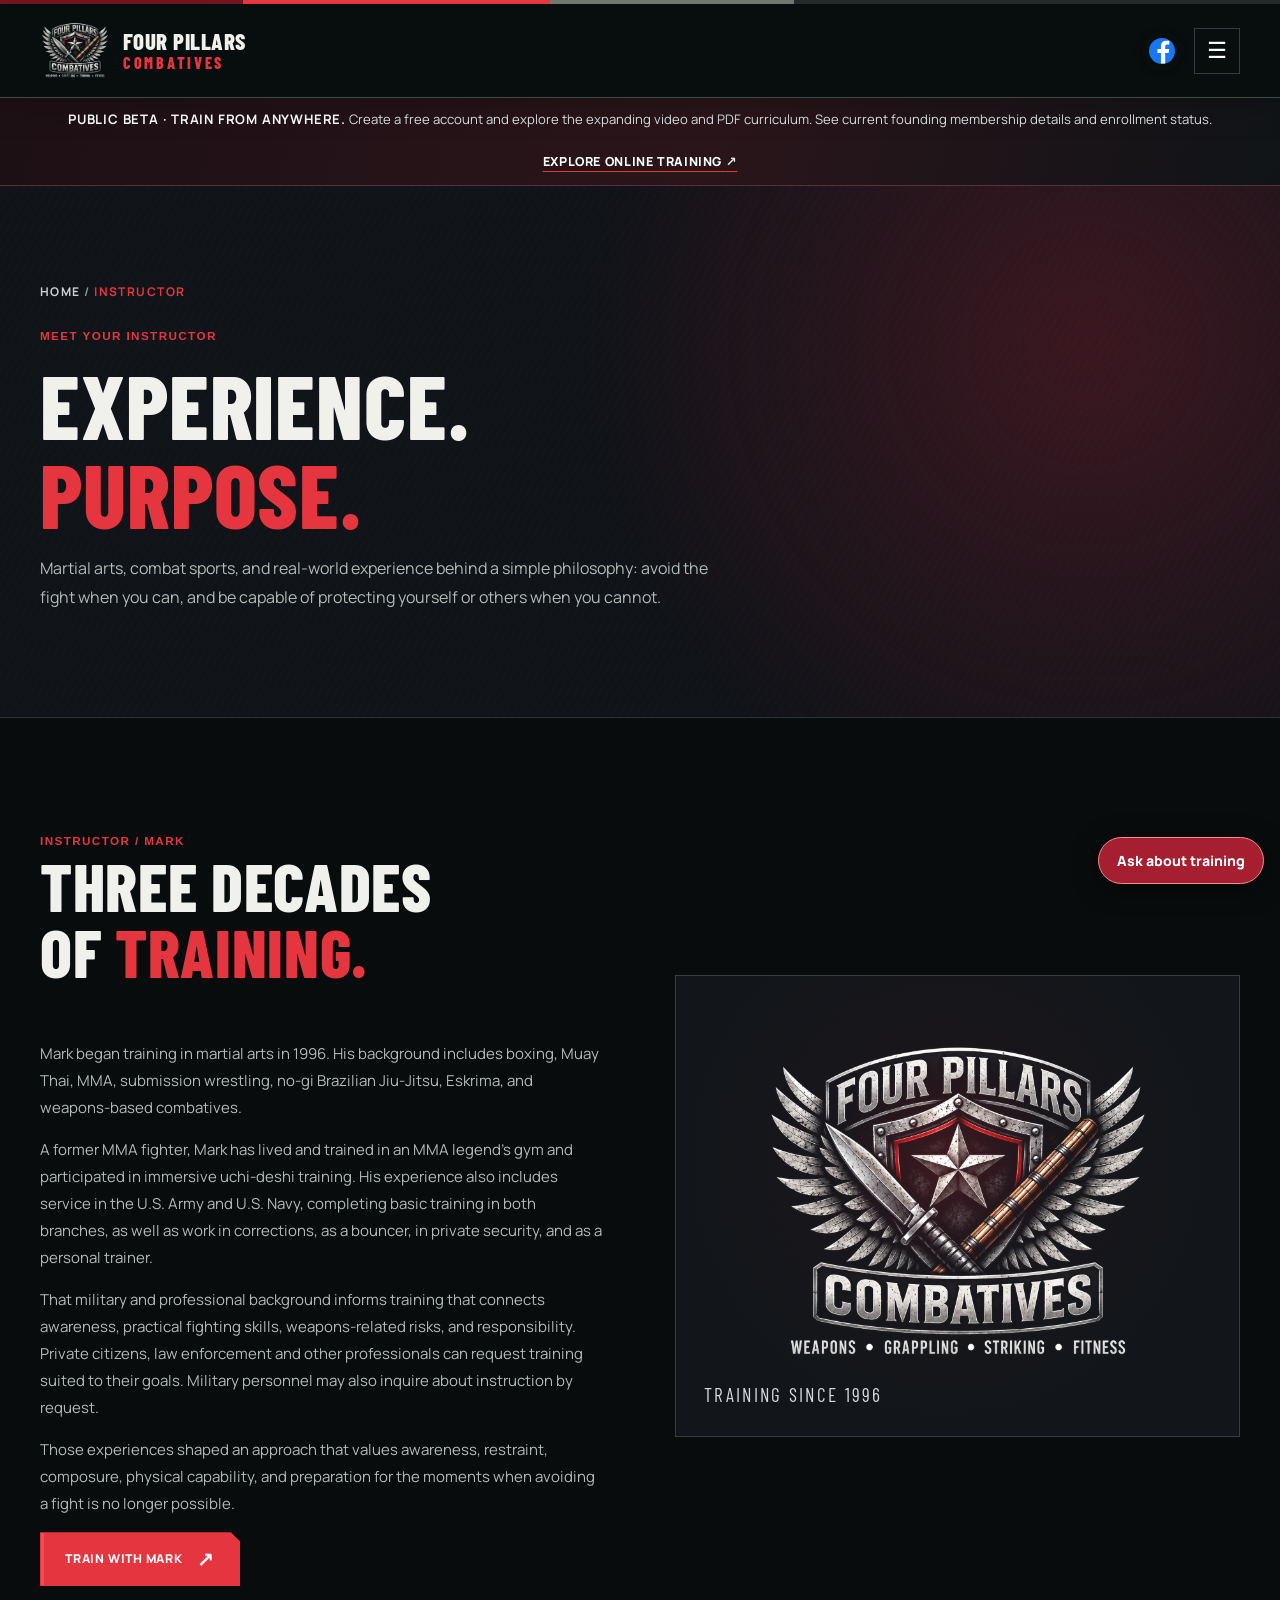
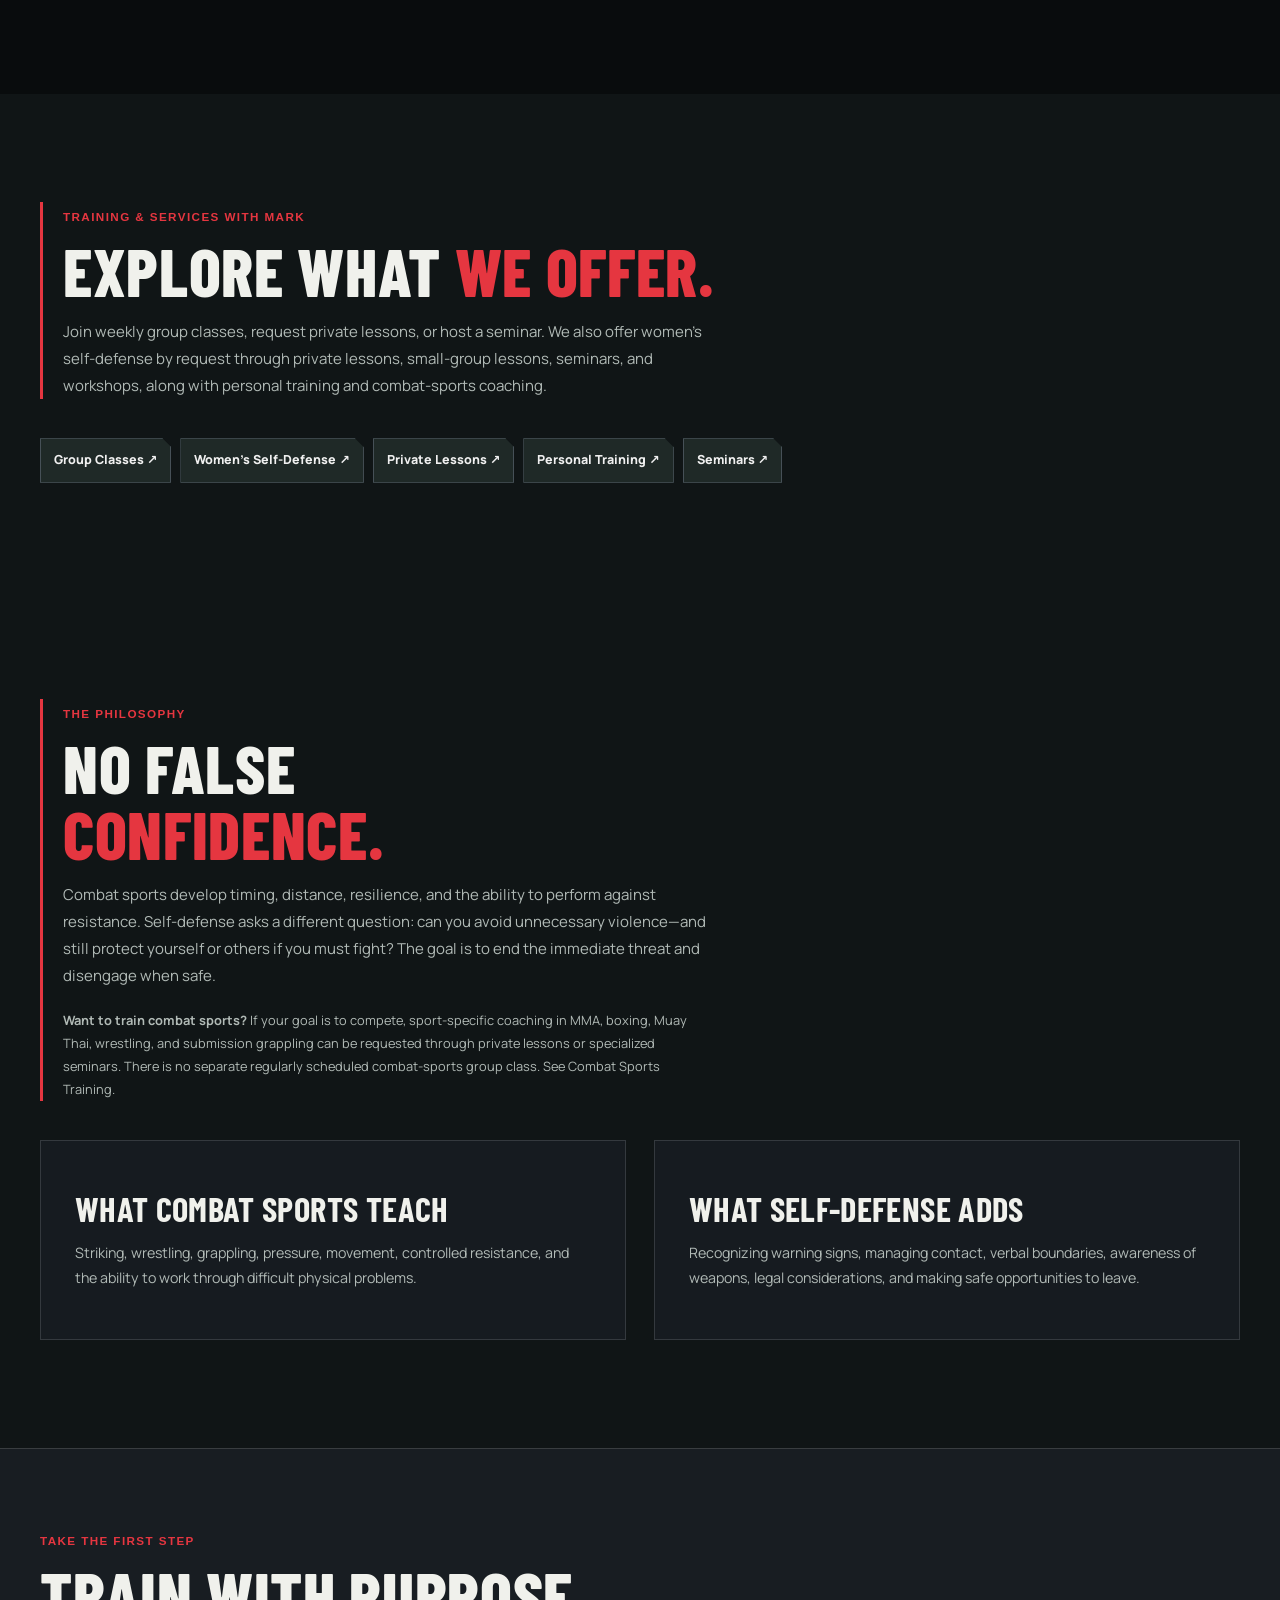
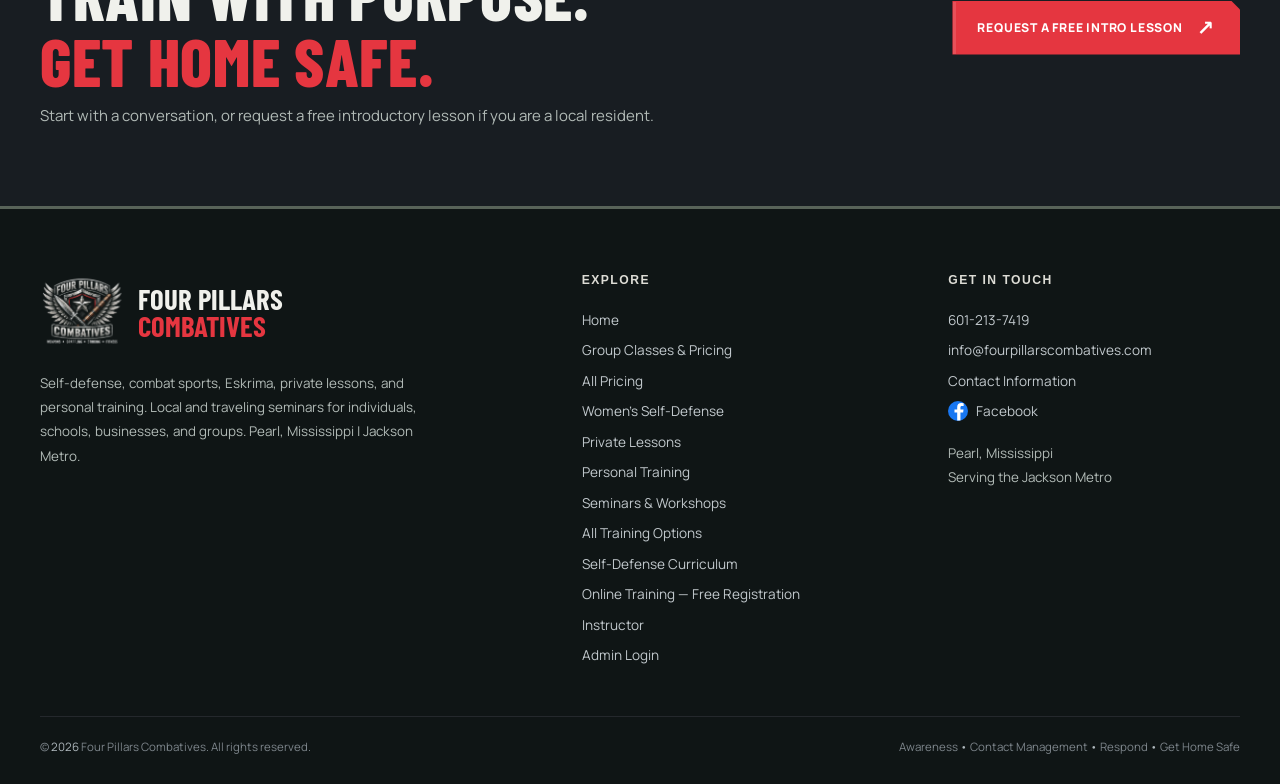
==== about.html @ 3f670b8e "Include small-group lessons in all women's self-defense booking descriptions and tests" ====
<!DOCTYPE html>

<html lang="en"><head><meta charset="utf-8"/><meta content="width=device-width,initial-scale=1" name="viewport"/><meta content="#090c10" name="theme-color"/><meta content="Meet Mark, a certified personal trainer who has trained in martial arts since 1996, with experience in MMA, Eskrima, wrestling and self-defense." name="description"/><title>About the Instructor | Four Pillars Combatives in Pearl, Mississippi</title><link href="https://fourpillarscombatives.com/about" rel="canonical"/><link href="favicon.png" rel="icon" type="image/png"/><meta content="website" property="og:type"/><meta content="About the Instructor | Four Pillars Combatives in Pearl, Mississippi" property="og:title"/><meta content="Meet Mark, a certified personal trainer who has trained in martial arts since 1996, with experience in MMA, Eskrima, wrestling and self-defense." property="og:description"/><meta content="https://fourpillarscombatives.com/assets/fpc-logo.webp" property="og:image"/><meta content="https://fourpillarscombatives.com/about" property="og:url"/><link href="assets/styles.css?v=20261109-ux-audit" rel="stylesheet"/><link href="assets/facebook-header.css" rel="stylesheet"/><link href="/assets/marketing.css" rel="stylesheet"/><link href="/assets/tactical.css?v=20261109-fixed-header" rel="stylesheet"/></head><body><a class="skip-link" href="#main">Skip to main content</a><div class="topline"></div><header class="site-header"><div class="shell header-inner"><a aria-label="Four Pillars Combatives home" class="brand" href="/"><img alt="" class="brand-emblem" height="70" src="assets/fpc-logo-small.webp" width="70"/><span class="brand-label">Four Pillars<small>Combatives</small></span></a><button aria-controls="navigation" aria-expanded="false" aria-label="Open menu" class="menu-toggle" type="button">☰</button><nav aria-label="Main navigation" class="nav-links" id="navigation"><a href="/">Home</a><details class="nav-dropdown"><summary>Training<span aria-hidden="true" class="dropdown-chevron"></span></summary><div class="nav-dropdown-menu"><a href="/lessons">Group Classes</a><a href="/pricing">All Pricing</a><a href="/womens-self-defense">Women's Self-Defense</a><a href="/private-lessons">Private Lessons</a><a href="/pricing#live-video">Live Video Lessons</a><a href="/personal-training">Personal Training</a><a href="/private-lessons#combat-sports">Combat Sports</a><a href="/programs">All Training Options</a></div></details><a href="/training">Curriculum</a><a href="/seminars">Seminars</a><a class="nav-online" href="/online-training/">Online Training</a><a aria-current="page" href="/about">About</a><a href="/contact">Contact</a><a class="nav-cta" href="/contact#inquire">Get Started</a></nav><a aria-label="Visit Four Pillars Combatives on Facebook (opens in a new tab)" class="facebook-header-link" href="https://www.facebook.com/FourPillarsCombatives/" rel="noopener noreferrer" target="_blank"><img alt="" height="26" src="/assets/facebook.svg" style="width:26px;height:26px;display:block" width="26"/></a></div></header><div class="online-site-ribbon"><div class="shell"><span><strong>PUBLIC BETA · TRAIN FROM ANYWHERE.</strong> Create a free account and explore the expanding video and PDF curriculum. See current founding membership details and enrollment status.</span><a href="/online-training/">Explore Online Training <span aria-hidden="true">↗</span></a></div></div><main id="main"><section class="page-hero grain"><div class="shell"><div class="breadcrumb"><a href="/">Home</a> / <b>Instructor</b></div><div class="eyebrow">Meet your instructor</div><h1>EXPERIENCE.<br/><span class="red">PURPOSE.</span></h1><p>Martial arts, combat sports, and real-world experience behind a simple philosophy: avoid the fight when you can, and be capable of protecting yourself or others when you cannot.</p></div></section><section class="section"><div class="shell split"><div><span class="eyebrow">Instructor / Mark</span><h2>THREE DECADES<br/>OF <span class="red">TRAINING.</span></h2><p>Mark began training in martial arts in 1996. His background includes boxing, Muay Thai, MMA, submission wrestling, no-gi Brazilian Jiu-Jitsu, Eskrima, and weapons-based combatives.</p><p>A former MMA fighter, Mark has lived and trained in an MMA legend’s gym and participated in immersive uchi-deshi training. His experience also includes service in the U.S. Army and U.S. Navy, completing basic training in both branches, as well as work in corrections, as a bouncer, in private security, and as a personal trainer.</p><p>That military and professional background informs training that connects awareness, practical fighting skills, weapons-related risks, and responsibility. Private citizens, law enforcement and other professionals can request training suited to their goals. Military personnel may also inquire about instruction by request.</p><p>Those experiences shaped an approach that values awareness, restraint, composure, physical capability, and preparation for the moments when avoiding a fight is no longer possible.</p><a class="btn" href="/contact?service=Free+Intro+Lesson#inquire">Train with Mark <span class="arrow">↗</span></a></div><div class="details-graphic"><img alt="Four Pillars Combatives emblem" loading="lazy" src="assets/fpc-logo.webp"/><div class="details-graphic-label">Training since 1996</div></div></div></section><section class="section shade-section"><div class="shell"><div class="section-head"><span class="eyebrow">Training &amp; services with Mark</span><h2>EXPLORE WHAT <span class="red">WE OFFER.</span></h2><p>Join weekly group classes, request private lessons, or host a seminar. We also offer women’s self-defense by request through private lessons, small-group lessons, seminars, and workshops, along with personal training and combat-sports coaching.</p></div><div class="growth-quicklinks"><a href="/lessons">Group Classes ↗</a><a href="/womens-self-defense">Women’s Self-Defense ↗</a><a href="/private-lessons">Private Lessons ↗</a><a href="/personal-training">Personal Training ↗</a><a href="/seminars">Seminars ↗</a></div></div></section><section class="section shade-section"><div class="shell"><div class="section-head"><span class="eyebrow">The philosophy</span><h2>NO FALSE<br/><span class="red">CONFIDENCE.</span></h2><p>Combat sports develop timing, distance, resilience, and the ability to perform against resistance. Self-defense asks a different question: can you avoid unnecessary violence—and still protect yourself or others if you must fight? The goal is to end the immediate threat and disengage when safe.</p><p class="growth-subnote"><strong>Want to train combat sports?</strong> If your goal is to compete, sport-specific coaching in MMA, boxing, Muay Thai, wrestling, and submission grappling can be requested through private lessons or specialized seminars. There is no separate regularly scheduled combat-sports group class. <a href="/private-lessons#combat-sports">See Combat Sports Training</a>.</p></div><div class="two-grid"><div class="feature"><h3>WHAT COMBAT SPORTS TEACH</h3><p>Striking, wrestling, grappling, pressure, movement, controlled resistance, and the ability to work through difficult physical problems.</p></div><div class="feature"><h3>WHAT SELF-DEFENSE ADDS</h3><p>Recognizing warning signs, managing contact, verbal boundaries, awareness of weapons, legal considerations, and making safe opportunities to leave.</p></div></div></div></section></main><section class="cta"><div class="shell cta-inner"><div><span class="eyebrow">Take the first step</span><h2>TRAIN WITH PURPOSE.<br/><span class="red">GET HOME SAFE.</span></h2><p>Start with a conversation, or request a free introductory lesson if you are a local resident.</p></div><a class="btn" href="/contact?service=Free+Intro+Lesson#inquire">Request a free intro lesson <span aria-hidden="true" class="arrow">↗</span></a></div></section><footer class="site-footer"><div class="shell"><div class="footer-columns"><div><a class="footer-brand" href="/"><img alt="Four Pillars Combatives emblem" loading="lazy" src="assets/fpc-logo-small.webp"/><strong>Four Pillars<br/><em>Combatives</em></strong></a><p>Self-defense, combat sports, Eskrima, private lessons, and personal training. Local and traveling seminars for individuals, schools, businesses, and groups. Pearl, Mississippi | Jackson Metro.</p></div><div><div class="footer-title">Explore</div><div class="footer-links"><a href="/">Home</a><a href="/lessons">Group Classes &amp; Pricing</a><a href="/pricing">All Pricing</a><a href="/womens-self-defense">Women's Self-Defense</a><a href="/private-lessons">Private Lessons</a><a href="/personal-training">Personal Training</a><a href="/seminars">Seminars &amp; Workshops</a><a href="/programs">All Training Options</a><a href="/training">Self-Defense Curriculum</a><a href="/online-training/">Online Training — Free Registration</a><a href="/about">Instructor</a></div></div><div><div class="footer-title">Get in touch</div><div class="footer-links"><a href="tel:6012137419">601-213-7419</a><a href="mailto:info@fourpillarscombatives.com">info@fourpillarscombatives.com</a><a href="/contact">Contact Information</a><a aria-label="Visit Four Pillars Combatives on Facebook (opens in a new tab)" href="https://www.facebook.com/FourPillarsCombatives/" target="_blank" rel="noopener noreferrer" style="display:flex;align-items:center;gap:8px"><img src="/assets/facebook.svg" alt="" width="20" height="20" loading="lazy" style="width:20px;height:20px;display:block"/>Facebook</a></div><p>Pearl, Mississippi<br/>Serving the Jackson Metro</p></div></div><div class="footer-bottom"><div>© <span id="year">2026</span> Four Pillars Combatives. All rights reserved.</div><div>Awareness<span> • </span>Contact Management<span> • </span>Respond<span> • </span>Get Home Safe</div></div></div></footer><script defer="" src="assets/site.js?v=20261109-ux-audit"></script><script>document.getElementById('year').textContent=new Date().getFullYear()</script><script async="" src="https://cdn.ywxi.net/js/1.js" type="text/javascript"></script></body></html>
---- assets/styles.css ----
@import url('https://fonts.googleapis.com/css2?family=Barlow+Condensed:wght@500;600;700;800;900&family=Manrope:wght@400;500;600;700;800&display=swap');
:root{--bg:#090c10;--bg2:#11161b;--surface:#14191e;--surface2:#1b2026;--border:#30363b;--ink:#f3f3f0;--muted:#a4adb6;--red:#e53640;--red2:#b51e2c;--steel:#d8dddf;--max:1200px}
*,*:before,*:after{box-sizing:border-box}html{scroll-behavior:auto}body{margin:0;background:var(--bg);color:var(--ink);font-family:'Manrope',system-ui,-apple-system,sans-serif;font-size:15px;line-height:1.8;-webkit-font-smoothing:antialiased}a{color:inherit;text-decoration:none}button{font:inherit}img{max-width:100%;display:block}::selection{background:#cf3640;color:#fff}a:focus-visible,button:focus-visible,summary:focus-visible{outline:3px solid var(--red);outline-offset:4px}.shell{width:min(var(--max),calc(100% - 52px));margin:auto}.eyebrow{font-size:.73rem;font-weight:800;letter-spacing:.19em;color:var(--red);text-transform:uppercase}.eyebrow.light{color:#d6dadd}h1,h2,h3,h4,p{margin-top:0}h1,h2,h3,.number,.display,.cta-heading{font-family:'Barlow Condensed','Arial Narrow',Impact,sans-serif;line-height:.99;font-stretch:condensed;text-transform:uppercase;letter-spacing:.01em}h1{font-size:clamp(4rem,7.7vw,8.15rem);font-weight:800}h2{font-size:clamp(2.9rem,5.2vw,5.5rem);font-weight:800}h3{font-size:1.75rem;font-weight:700}p{color:var(--muted)}.red{color:var(--red)}.accent-rule{height:2px;width:48px;background:var(--red);margin:22px 0}.topline{height:4px;background:linear-gradient(90deg,#70151e 0%,#e63440 35%,#70151e 75%,#251317 100%)}
.site-header{height:94px;position:sticky;top:0;z-index:100;background:#0a0d10f2;backdrop-filter:blur(16px);border-bottom:1px solid #2d3337}.header-inner{height:100%;display:flex;align-items:center;gap:24px;justify-content:space-between}.brand{display:flex;gap:13px;align-items:center;flex-shrink:0;min-width:210px}.brand-emblem{height:70px;width:70px;object-fit:contain;mix-blend-mode:screen}.brand-label{display:flex;flex-direction:column;line-height:.9;font-family:'Barlow Condensed',Impact,sans-serif;font-size:1.43rem;font-weight:800;letter-spacing:.02em;text-transform:uppercase}.brand-label small{color:var(--red);font-size:1rem;letter-spacing:.19em;margin-top:5px}.nav-links{display:flex;align-items:center;gap:clamp(12px,1.7vw,29px)}.nav-links a{color:#bfc5c9;font-size:.77rem;text-transform:uppercase;letter-spacing:.055em;font-weight:800;transition:color .2s}.nav-links a:hover,.nav-links a[aria-current='page']{color:#fff}.nav-links a[aria-current='page']{box-shadow:0 2px var(--red);padding-bottom:4px}.nav-cta{border:1px solid var(--red);background:var(--red);padding:10px 17px;min-width:145px;text-align:center;color:#fff!important}.nav-cta:hover{background:#b9222d}.menu-toggle{display:none;background:transparent;border:1px solid #343a3f;width:46px;height:46px;color:#fff;font-size:1.4rem;cursor:pointer}
.btn{display:inline-flex;align-items:center;justify-content:center;gap:14px;background:var(--red);border:1px solid var(--red);color:#fff;font-weight:800;letter-spacing:.065em;text-transform:uppercase;font-size:.76rem;min-height:54px;padding:15px 24px;transition:transform .2s,background .2s,border-color .2s;cursor:pointer;text-align:center}.btn:hover{transform:translateY(-2px);background:#c62731;border-color:#c62731}.btn-outline{background:transparent;border-color:#637079}.btn-outline:hover{background:#20282e;border-color:#c2c6c9}.btn-text{display:inline-flex;align-items:center;gap:13px;color:#e5e6e8;text-transform:uppercase;font-size:.75rem;font-weight:800;letter-spacing:.07em}.btn-text:hover{color:var(--red)}.arrow{font-size:1.3rem;line-height:1}
.section{padding:108px 0}.section-tight{padding:75px 0}.section-head{max-width:760px;margin-bottom:39px}.section-head h2{margin:9px 0 14px}.section-head p{max-width:650px}.split{display:grid;grid-template-columns:1fr 1fr;gap:70px;align-items:center}.slim-copy{max-width:600px}.overline{display:flex;align-items:center;gap:12px;color:#c8ced2;font-size:.72rem;letter-spacing:.15em;text-transform:uppercase;font-weight:800}.overline:before{content:'';width:24px;height:2px;background:var(--red)}.grain{position:relative;isolation:isolate}.grain:before{content:'';pointer-events:none;position:absolute;inset:0;background:repeating-linear-gradient(122deg,#ffffff03 0 1px,transparent 1px 7px);z-index:-1}.hero{background:radial-gradient(circle at 80% 46%,#31141a 0%,#151317 24%,transparent 56%),linear-gradient(145deg,#090c10 15%,#14171b 78%,#0d1013);position:relative;overflow:hidden;border-bottom:1px solid #2b2f33}.hero:after{content:'';position:absolute;right:3%;top:0;height:100%;width:1px;background:linear-gradient(transparent,#8c1c24,transparent);opacity:.5}.hero-wrap{min-height:690px;display:grid;grid-template-columns:1.12fr .88fr;gap:12px;align-items:center;padding:75px 0 90px}.hero h1{margin:17px 0 22px;line-height:.91}.hero p{font-size:1rem;max-width:580px;color:#adb4ba}.actions{display:flex;gap:12px;flex-wrap:wrap;margin-top:32px}.hero-foot{display:flex;gap:15px;align-items:center;margin-top:43px;color:#a8adb1;font-size:.73rem;font-weight:800;letter-spacing:.08em;text-transform:uppercase}.hero-foot i{display:block;width:4px;height:4px;background:var(--red);border-radius:50%}.hero-art{min-height:515px;position:relative;display:flex;justify-content:center;align-items:center;overflow:hidden;background:radial-gradient(circle,#24252a 0%,#151719 34%,#101216 68%,#10111600 72%)}.hero-art:before{content:'';position:absolute;inset:5% 4%;border:1px solid #555f634d;clip-path:polygon(9% 0,100% 0,100% 91%,91% 100%,0 100%,0 9%)}.hero-art:after{content:'';position:absolute;inset:12% 11%;border:1px solid #a5263452;transform:rotate(45deg) scale(.72)}.hero-emblem{width:min(100%,510px);z-index:2;mix-blend-mode:screen;filter:drop-shadow(0 8px 45px #0008)}.corner{position:absolute;width:62px;height:62px;border-color:#8a2734;z-index:2}.corner.lt{top:10%;left:8%;border-top:3px solid;border-left:3px solid}.corner.rb{bottom:9%;right:7%;border-bottom:3px solid;border-right:3px solid}.index-tag{font-family:'Barlow Condensed',sans-serif;color:#73797e;letter-spacing:.3em;font-size:.8rem;font-weight:700;position:absolute;bottom:28px;left:11%}
.pillar-band{background:#171c21;border-bottom:1px solid #343a3f}.pillar-grid{display:grid;grid-template-columns:repeat(4,1fr);gap:0}.pillar-grid div{display:flex;align-items:center;gap:18px;padding:27px 22px;border-right:1px solid #373b3f}.pillar-grid div:first-child{border-left:1px solid #373b3f}.pillar-num{font-family:'Barlow Condensed',sans-serif;font-size:1.25rem;color:var(--red);font-weight:800}.pillar-name{font-family:'Barlow Condensed',sans-serif;font-size:1.7rem;text-transform:uppercase;font-weight:700;line-height:1}
.why{background:#0c1014}.big-intro{font-family:'Barlow Condensed',sans-serif;font-size:clamp(1.5rem,3.3vw,2.9rem);line-height:1.15;font-weight:600;text-transform:uppercase;color:#eceff0;max-width:650px}.side-stats{border-left:1px solid #3e4247;padding-left:38px;display:grid;gap:29px}.stat span{font-family:'Barlow Condensed',sans-serif;font-size:2.5rem;line-height:1;display:block;font-weight:800;color:#f3f1ed}.stat small{display:block;color:#aeb5bc;font-size:.82rem;margin-top:5px}
.card-grid{display:grid;grid-template-columns:repeat(2,minmax(0,1fr));gap:18px}.service-card{display:flex;flex-direction:column;min-height:268px;padding:29px;background:linear-gradient(154deg,#1a1f24,#12171b);border:1px solid #30363b;position:relative;overflow:hidden;transition:border-color .2s,transform .2s}.service-card:hover{transform:translateY(-5px);border-color:#a53d43}.service-card:before{position:absolute;content:'';height:3px;top:0;left:0;width:56px;background:var(--red)}.service-card .card-num{color:#cf5359;font-family:'Barlow Condensed',sans-serif;font-weight:700;font-size:.95rem;margin-bottom:24px}.service-card h3{font-size:2rem;margin-bottom:13px}.service-card p{font-size:.86rem;line-height:1.75;flex:1}.service-card .btn-text{margin-top:15px}.shade-section{background:linear-gradient(160deg,#10151a,#0b0e12)}.training-steps{display:grid;grid-template-columns:repeat(4,1fr);gap:15px}.training-steps-five{grid-template-columns:repeat(auto-fit,minmax(min(100%,200px),1fr))}.step{padding:26px 23px;background:#161b20;border-top:2px solid #4a252b}.step span{font-family:'Barlow Condensed',sans-serif;font-size:3.7rem;line-height:1;color:#3c4248;font-weight:800}.step h3{font-size:1.58rem;line-height:1.05;margin:21px 0 12px}.step p{font-size:.83rem;line-height:1.75;margin:0}.statement{padding:85px 0;text-align:center;background:linear-gradient(115deg,#4b141c,#941e2c 44%,#58131d 100%);position:relative}.statement p{font-family:'Barlow Condensed',sans-serif;font-size:clamp(2.1rem,4.8vw,4.5rem);line-height:1.06;color:#fff;font-weight:700;text-transform:uppercase;margin:0 auto;max-width:1020px}.statement .eyebrow{color:#f0c5c8;margin-bottom:13px}.statement p strong{color:#fff;font-weight:900}
.details-graphic{min-height:440px;display:flex;flex-direction:column;justify-content:flex-end;border:1px solid #393c40;background:radial-gradient(circle at 48% 40%,#3f1920 0%,#19161b 26%,#12161a 67%);position:relative;overflow:hidden;padding:30px}.details-graphic img{width:min(90%,400px);margin:auto auto;mix-blend-mode:screen}.details-graphic-label{position:absolute;left:28px;bottom:24px;font-family:'Barlow Condensed',sans-serif;font-size:1.2rem;color:#d4d8d9;letter-spacing:.12em;text-transform:uppercase}.bullets{margin:18px 0 28px;padding:0;list-style:none;display:grid;gap:12px}.bullets li{position:relative;padding-left:21px;color:#b6c0c5;font-size:.9rem}.bullets li:before{content:'';position:absolute;width:7px;height:7px;left:0;top:.73em;background:var(--red);transform:rotate(45deg)}.cta{padding:77px 0;background:#181d22;border-top:1px solid #393d40}.cta-inner{display:flex;align-items:center;justify-content:space-between;gap:50px}.cta h2{margin:9px 0 0}.cta p{margin:8px 0 0}
.site-footer{background:#07090b;padding:61px 0 26px;border-top:1px solid #2b3034}.footer-columns{display:grid;grid-template-columns:1.6fr 1fr 1fr;gap:75px}.footer-brand{display:flex;align-items:center;gap:14px}.footer-brand img{width:84px;mix-blend-mode:screen}.footer-brand strong{font-family:'Barlow Condensed',sans-serif;font-size:1.8rem;line-height:.95;text-transform:uppercase}.footer-brand strong em{font-style:normal;color:var(--red)}.site-footer p{max-width:385px;font-size:.84rem;margin:17px 0 0}.footer-links{display:grid;gap:6px}.footer-links a{font-size:.85rem;color:#c2c9cd}.footer-links a:hover{color:#fff}.footer-title{font-size:.76rem;text-transform:uppercase;letter-spacing:.17em;color:#fff;font-weight:800;margin-bottom:16px}.footer-bottom{margin-top:49px;border-top:1px solid #24282c;padding-top:20px;display:flex;justify-content:space-between;gap:14px;font-size:.72rem;color:#7d858b}.footer-bottom span{color:#aeb7bc}
.page-hero{padding:95px 0 90px;background:radial-gradient(circle at 85% 30%,#3b1720 0%,transparent 44%),#101318;border-bottom:1px solid #2c3237;overflow:hidden}.page-hero h1{font-size:clamp(3.9rem,7vw,7rem);margin:14px 0 16px;max-width:1100px}.page-hero p{font-size:1rem;max-width:700px}.breadcrumb{color:#8c969c;font-size:.75rem;text-transform:uppercase;font-weight:700;letter-spacing:.12em;margin-bottom:23px}.breadcrumb a{color:#ccd2d4}.breadcrumb b{color:var(--red)}.two-grid{display:grid;grid-template-columns:1fr 1fr;gap:28px}.feature{padding:34px;border:1px solid #34393e;background:#161b20}.feature .num{font-family:'Barlow Condensed',sans-serif;font-size:2.9rem;font-weight:800;color:var(--red);line-height:1}.feature h3{margin:17px 0 14px;font-size:2.15rem}.feature p{font-size:.89rem}.feature ul{color:#bdc4c8;font-size:.89rem;line-height:1.9;margin-bottom:0;padding-left:20px}.feature li::marker{color:var(--red)}.feature-focus{background:#23171b;border-color:#75414a}.inline-note{padding:25px 28px;background:#222629;border-left:3px solid var(--red);color:#cdd3d5;font-size:.9rem}.inline-note strong{color:#fff}.info-strip{padding:34px;background:#1a1f24;border:1px solid #3a3e42}.info-strip p:last-child{margin-bottom:0}
.price-grid{display:grid;grid-template-columns:repeat(3,1fr);gap:15px}.price-card{padding:30px;background:#171c20;border:1px solid #343a3e}.price-card.featured{border-color:var(--red)}.price-card h3{margin:0 0 13px;font-size:2.2rem}.price{font-family:'Barlow Condensed',sans-serif;font-size:3.4rem;font-weight:800;color:#fff;line-height:1}.price small{font-size:1.2rem;color:#bbc1c6}.price-card p{font-size:.82rem;margin-top:16px}.tag{display:inline-block;padding:3px 9px;font-size:.67rem;text-transform:uppercase;letter-spacing:.12em;background:#5d1b23;color:#ffc6ca;font-weight:800}.schedule-table{width:100%;border-collapse:collapse}.schedule-table th{text-align:left;font-size:.75rem;text-transform:uppercase;letter-spacing:.1em;color:#d9dedf;background:#22272b}.schedule-table th,.schedule-table td{padding:17px 19px;border-bottom:1px solid #343a3e}.schedule-table td{color:#b8c0c5}.schedule-table tbody tr:hover{background:#192026}.table-wrap{overflow:auto;border:1px solid #343a3e}.faq{display:grid;gap:10px}.faq details{background:#171b20;border:1px solid #34393e}.faq summary{padding:19px 23px;font-weight:800;color:#f3f3f0;cursor:pointer;list-style:none;display:flex;align-items:center;justify-content:space-between;gap:20px}.faq summary:after{content:'+';font-size:1.5rem;line-height:1;color:var(--red)}.faq details[open] summary:after{content:'−'}.faq details p{padding:0 23px 18px;margin:0;font-size:.9rem}.contact-block{display:grid;gap:17px}.contact-link{border:1px solid #3a4145;background:#161b20;padding:22px 25px;display:flex;align-items:center;justify-content:space-between;gap:12px}.contact-link:hover{border-color:#c64d58}.contact-link strong{display:block;font-family:'Barlow Condensed',sans-serif;font-size:1.7rem;text-transform:uppercase}.contact-link small{display:block;font-size:.77rem;color:#adb6bc}.contact-link .arrow{color:var(--red)}.pill{display:inline-block;border:1px solid #465058;padding:3px 12px;margin:5px 7px 5px 0;font-size:.73rem;color:#d8dcdc;text-transform:uppercase;letter-spacing:.05em}.badge-ribbon{display:inline-flex;align-items:center;gap:8px;padding:7px 11px;background:#4f1c24;color:#ffcfce;font-size:.75rem;font-weight:800;text-transform:uppercase;letter-spacing:.09em}.muted{color:var(--muted)}
@media(max-width:1100px){.nav-links{gap:13px}.nav-links a{font-size:.69rem}.brand{min-width:180px}.brand-label{font-size:1.24rem}.brand-emblem{width:58px;height:58px}.hero-wrap{min-height:590px}.hero-art{min-height:440px}}
@media(max-width:890px){.site-header{height:78px}.menu-toggle{display:block}.nav-links{display:none;position:absolute;left:0;right:0;top:78px;min-height:calc(100vh - 78px);padding:32px 26px;background:#0d1115;flex-direction:column;align-items:stretch;gap:0;border-top:1px solid #34393d}.nav-links.open{display:flex}.nav-links a{font-size:1rem;padding:13px 6px;border-bottom:1px solid #262c30}.nav-links a[aria-current='page']{box-shadow:none;color:var(--red)}.nav-links .nav-cta{margin-top:24px;padding:16px}.hero-wrap{grid-template-columns:1fr;gap:0;padding:64px 0}.hero h1{font-size:clamp(4.8rem,12vw,7.4rem)}.hero-art{min-height:420px;max-width:590px;margin:auto}.pillar-grid,.training-steps{grid-template-columns:repeat(2,1fr)}.card-grid{grid-template-columns:repeat(2,1fr)}.split{gap:35px}.footer-columns{gap:35px}.price-grid{grid-template-columns:1fr 1fr}.cta-inner{align-items:flex-start;flex-direction:column;gap:20px}}
@media(max-width:600px){.shell{width:calc(100% - 34px)}.section{padding:68px 0}.section-tight{padding:55px 0}.page-hero{padding:67px 0}.page-hero h1{font-size:clamp(3.55rem,15vw,6rem)}.hero-wrap{padding:52px 0 45px}.hero h1{font-size:clamp(4.2rem,16vw,6.3rem)}.hero p{font-size:.91rem}.hero-art{min-height:305px}.hero-emblem{max-width:380px}.hero-foot{flex-wrap:wrap;font-size:.66rem}.brand-emblem{width:56px;height:56px}.brand-label{font-size:1.17rem}.brand-label small{font-size:.82rem}.pillar-grid{grid-template-columns:repeat(2,1fr)}.pillar-grid div{padding:19px 12px;gap:10px}.pillar-name{font-size:1.35rem}.pillar-num{font-size:1rem}.pillar-grid div:nth-child(3){border-left:1px solid #373b3f}.pillar-grid div:nth-child(-n+2){border-bottom:1px solid #373b3f}.split,.two-grid,.card-grid,.training-steps,.price-grid,.footer-columns{grid-template-columns:1fr}.side-stats{padding-left:21px}.stat span{font-size:2.1rem}.card-grid{gap:13px}.service-card{min-height:240px}.cta h2{font-size:3.65rem}.statement{padding:65px 0}.statement p{font-size:2.65rem}.footer-columns{gap:36px}.footer-bottom{flex-direction:column}.details-graphic{min-height:360px}.btn{width:100%;padding-left:16px;padding-right:16px}.actions{flex-direction:column}.schedule-table th,.schedule-table td{padding:14px 11px;font-size:.8rem}.footer-brand img{width:72px}}
@media(prefers-reduced-motion:reduce){html{scroll-behavior:auto}*,*:before,*:after{transition:none!important;animation:none!important}}
.contact-link strong{overflow-wrap:anywhere}.contact-link>span:first-child{min-width:0}

/* Four-part FPC safety approach; fit long heading on small screens. */
.page-hero h1.approach-headline{font-size:clamp(2.8rem,6vw,5.7rem);line-height:1.01;letter-spacing:-.02em}
.approach-principles{background:#12171b}
@media(max-width:600px){.page-hero h1.approach-headline{font-size:clamp(1.95rem,8.8vw,2.65rem);letter-spacing:-.025em}.hero-foot span{white-space:nowrap}}


/* Mobile-first contact and booking form. The form prepares an email; it does not submit to a server. */
.contact-form-section{background:#11171c;border-bottom:1px solid #333b40}
.contact-layout{display:grid;grid-template-columns:minmax(260px,.85fr) minmax(0,1.15fr);align-items:start;gap:clamp(24px,5vw,78px)}
.contact-intro h2{margin:12px 0 21px}.contact-intro p{max-width:460px}
.text-contact-link{color:#f1f3f4;text-decoration:underline;text-decoration-color:#e53640;text-underline-offset:4px;overflow-wrap:anywhere}
.inquiry-form{padding:clamp(22px,4vw,41px);border:1px solid #4d565d;background:#1a2026;box-shadow:0 18px 42px #0003}
.inquiry-form h3{font-size:2.1rem;line-height:1.1;margin:0 0 8px}.form-intro{font-size:.87rem;margin:0 0 22px}
.form-grid{display:grid;grid-template-columns:repeat(2,minmax(0,1fr));gap:16px}
.form-field{margin:0 0 17px;min-width:0}
.form-field label{display:block;font-size:.87rem;color:#eff2f4;font-weight:800;line-height:1.35;margin-bottom:9px}
.form-field label span:not(.optional){color:#f26770}.form-field .optional{font-size:.78rem;color:#aeb9c0;font-weight:500}
.inquiry-form input,.inquiry-form select,.inquiry-form textarea{display:block;width:100%;min-width:0;border:1px solid #68737b;border-radius:3px;background:#0d1216;color:#f9f9f8;padding:13px 14px;min-height:52px;font-family:inherit;font-size:1rem;line-height:1.4}
.inquiry-form textarea{resize:vertical;min-height:122px}
.inquiry-form input::placeholder,.inquiry-form textarea::placeholder{color:#a3adb6;opacity:1}
.inquiry-form select:invalid{color:#a3adb6}.inquiry-form select option{color:#f9f9f8;background:#0d1216}
.inquiry-form input:focus-visible,.inquiry-form select:focus-visible,.inquiry-form textarea:focus-visible{outline:3px solid #e53640;outline-offset:2px;border-color:#f7b3ba}
.inquiry-form .form-submit{width:100%;margin-top:4px}
.form-help{font-size:.81rem;line-height:1.55;margin:15px 0 8px;color:#b9c4ca}.form-help strong{color:#fff}
.form-copy{display:inline-block;background:none;border:0;color:#f1f4f5;font-weight:750;font-family:inherit;font-size:.86rem;text-decoration:underline;text-underline-offset:4px;cursor:pointer;padding:8px 0}
.form-status{border-left:3px solid #e53640;background:#272a2d;padding:12px 14px;color:#f1f4f5;font-size:.87rem;line-height:1.55;margin-top:10px}
@media(max-width:890px){.contact-layout{grid-template-columns:1fr}.contact-intro p{max-width:none}}
@media(max-width:600px){.form-grid{grid-template-columns:1fr;gap:0}.inquiry-form{padding:22px 17px}.inquiry-form h3{font-size:1.8rem}}

.price-custom{font-size:2.1rem;line-height:1.15}.class-time{margin:4px 0 26px}.class-time a{display:inline-block;color:#fff;text-decoration:underline;text-decoration-color:var(--red);text-underline-offset:4px}.class-schedule-caption{margin-top:22px;font-size:.9rem;color:#d8dfe3}.class-schedule-caption strong{color:#fff}

/* 2026 full revision: clearer CTAs, service rates, recurring class calendar. */
.service-meta{display:inline-block;color:#f5f0ef!important;font-size:.87rem!important;font-weight:800;line-height:1.45!important;flex:initial!important;margin:0 0 6px!important}
.class-schedule-caption a{color:#fff;text-decoration:underline;text-decoration-color:var(--red);text-underline-offset:4px}
.class-calendar-section{background:#0d1216;border-block:1px solid #2a3035;scroll-margin-top:110px}
.calendar-layout{display:grid;grid-template-columns:minmax(0,1.12fr) minmax(270px,.78fr);gap:24px;align-items:start}
.calendar-panel{border:1px solid #40484e;background:#161b20;padding:23px}
.calendar-toolbar{display:flex;gap:15px;align-items:center;justify-content:space-between;margin-bottom:22px}
.calendar-toolbar h3{font-size:1.9rem;margin:0;text-align:center}
.calendar-nav{min-height:44px;min-width:44px;border:1px solid #56616b;background:#242c33;color:#fff;font-size:1.9rem;cursor:pointer;line-height:1}
.calendar-nav:hover{background:#3a454c}
.class-month-grid{display:grid;grid-template-columns:repeat(7,minmax(0,1fr));gap:5px}
.weekday-name{color:#aebac2;font-size:.72rem;font-weight:800;text-transform:uppercase;text-align:center;padding:4px 0 10px}
.calendar-empty{min-height:66px}
.calendar-day{min-height:68px;padding:8px 4px;border:1px solid #30383d;background:#11161b;color:#d9dfe2;display:flex;flex-direction:column;align-items:center;gap:3px;text-align:center}
.calendar-day time{font-weight:800;font-size:.84rem}
.calendar-day a{color:#fff;display:block;padding:3px;font-size:.68rem;line-height:1.15;font-weight:800;text-decoration:underline;text-decoration-color:var(--red)}
.calendar-day.class-day{background:#3a1d23;border-color:#bc3d4a}
.calendar-day.today{outline:2px solid #d6e1e5;outline-offset:-2px}
.calendar-details{background:linear-gradient(160deg,#232a2e,#151b1f);border:1px solid #485259;padding:31px}
.calendar-details h3{margin:21px 0 4px;font-size:2.6rem}
.calendar-time{font-family:'Barlow Condensed',Impact,sans-serif;color:#f5f3f1;font-size:2rem;font-weight:800;line-height:1.2}
.calendar-details .btn{width:100%;margin-top:10px}
.event-options{background:#11161a}
.event-choice-grid{display:grid;grid-template-columns:repeat(3,minmax(0,1fr));gap:17px}
.event-choice{display:flex;flex-direction:column;align-items:flex-start;gap:15px;border:1px solid #475059;background:#1b2025;padding:27px}
.event-choice h3{font-size:2rem;margin:5px 0 0}
.event-choice p{font-size:.89rem;flex:1}
.event-choice strong{color:#fff;font-size:.85rem}
.event-choice .btn{width:100%}
.travel-grid{display:grid;grid-template-columns:repeat(3,minmax(0,1fr));gap:16px}
.travel-card{padding:26px;background:#1a2025;border:1px solid #40474c;min-width:0}
.travel-card>span{color:#e77b82;font-weight:800;letter-spacing:.1em;text-transform:uppercase;font-size:.75rem}
.travel-card>strong{display:block;color:#f5f5f3;font-family:'Barlow Condensed',Impact,sans-serif;font-size:3rem;line-height:1.2;margin:11px 0}
.travel-card small{font-size:1.35rem}
.travel-card p{font-size:.84rem;margin-bottom:0}
.travel-footnote{font-size:.8rem;margin-top:20px}
.form-availability{background:#252b30;border-left:3px solid #e53640;color:#dce3e7;padding:12px 15px;font-size:.86rem;margin:10px 0 20px}
#inquire{scroll-margin-top:90px}
@media(max-width:890px){.calendar-layout{grid-template-columns:1fr}.event-choice-grid,.travel-grid{grid-template-columns:1fr 1fr}}
@media(max-width:600px){.calendar-panel{padding:12px}.calendar-toolbar h3{font-size:1.6rem}.class-month-grid{gap:3px}.calendar-day{min-height:60px;padding:5px 1px}.calendar-day time{font-size:.78rem}.calendar-day a{font-size:.62rem;padding:0}.weekday-name{font-size:.65rem}.calendar-details{padding:24px}.event-choice-grid,.travel-grid{grid-template-columns:1fr}.event-choice{padding:23px}.travel-card>strong{font-size:2.7rem}}

/* Readable contact process, especially on narrow phones. */
.form-steps{display:grid;grid-template-columns:repeat(3,minmax(0,1fr));gap:8px;margin:17px 0 22px}
.form-steps span{display:flex;gap:7px;align-items:center;min-width:0;padding:10px 8px;background:#252c32;border:1px solid #465057;color:#f0f3f5;font-size:.78rem;font-weight:650;line-height:1.4}
.form-steps b{display:inline-flex;flex:0 0 23px;width:23px;height:23px;align-items:center;justify-content:center;color:#fff;background:#a12835;font-size:.82rem}
@media(max-width:600px){.form-steps{grid-template-columns:1fr}.form-steps span{padding:10px 12px}}

/* Primary offering: weekly self-defense group classes */
.card-grid .service-card.service-card-priority{grid-column:1 / -1;min-height:218px;background:linear-gradient(118deg,#30191e 0%,#181b20 60%,#111519 100%);border-color:#895057}
.service-card-priority:before{width:130px}.service-card-priority h3{font-size:clamp(2rem,3.7vw,3rem)}
#group-memberships,#class-calendar{scroll-margin-top:115px}
@media(max-width:600px){.card-grid .service-card.service-card-priority{min-height:250px}}


/* Homepage: clear free introductory lesson invitation */
.intro-invite{background:linear-gradient(110deg,#1d2227 0%,#262026 53%,#181d22 100%);border-bottom:1px solid #5b373e;border-top:1px solid #5b373e;padding:31px 0}
.intro-invite-inner{display:flex;justify-content:space-between;align-items:center;gap:34px}
.intro-invite-copy{max-width:780px}
.intro-invite h2{font-size:clamp(2rem,3.4vw,3.5rem);margin:8px 0 9px;line-height:1.02}
.intro-invite p{font-size:.9rem;margin:0;max-width:700px}
.intro-invite .btn{flex:0 0 auto}
@media(max-width:790px){.intro-invite-inner{flex-direction:column;align-items:flex-start;gap:23px}.intro-invite .btn{width:100%}}
@media(max-width:600px){.intro-invite{padding:30px 0}}


/* Contact UX fix: deep links (#inquire) land at the form title beneath sticky nav. */
#inquire{scroll-margin-top:115px}
.form-start{margin:0 0 8px!important;display:inline-block;color:#f8dadc!important;font-size:.75rem!important;font-weight:850;letter-spacing:.07em;line-height:1.5}
.inquiry-form:has(#inquire:target){border-color:#e53640;box-shadow:0 0 0 2px #e5364033,0 18px 42px #0003}
.contact-page .page-hero{padding:48px 0 36px}
.contact-page .page-hero h1{font-size:clamp(3rem,5.8vw,5rem);margin:8px 0}
.contact-page .contact-form-section{padding-top:45px}
.contact-page .inquiry-form{max-width:100%}
@media(max-width:890px){
  .contact-page .contact-layout{display:flex;flex-direction:column;gap:30px}
  .contact-page .inquiry-form{order:0;width:100%}
  .contact-page .contact-intro{order:1}
}
@media(max-width:600px){
  #inquire{scroll-margin-top:116px}
  .contact-page .page-hero{padding:24px 0 20px}
  .contact-page .page-hero h1{font-size:clamp(2.6rem,12vw,3.4rem)}
  .contact-page .page-hero p{font-size:.88rem;line-height:1.6}
  .contact-page .contact-form-section{padding:22px 0 45px}
  .contact-page .inquiry-form{padding:20px 16px}
  .contact-page .inquiry-form h3{font-size:clamp(1.75rem,7.5vw,2.25rem);line-height:1.05}
  .contact-page .form-availability{font-size:.8rem;margin:10px 0 14px}
  .contact-page .form-steps{margin:12px 0 14px;gap:5px}
  .contact-page .form-steps span{font-size:.75rem;padding:7px 10px}
}


/* Facebook follow invitation on the home page. */
.facebook-follow{border-block:1px solid #343b40;background:linear-gradient(110deg,#151a20,#10151a);padding:28px 0}
.facebook-follow-inner{display:flex;align-items:center;justify-content:space-between;gap:28px}
.facebook-follow-text{max-width:680px}
.facebook-follow h2{font-size:clamp(1.65rem,2.6vw,2.6rem);line-height:1.1;margin:7px 0}
.facebook-follow p{margin:0;font-size:.9rem;line-height:1.55}
.facebook-follow-link{flex-shrink:0;white-space:nowrap}
@media(max-width:790px){.facebook-follow-inner{flex-direction:column;align-items:flex-start;gap:18px}.facebook-follow-link{width:100%;justify-content:center;white-space:normal;text-align:center}}


/* Tap-friendly Facebook icon beside the website navigation. */
.facebook-header-link{display:inline-flex;align-items:center;justify-content:center;flex:0 0 40px;width:40px;height:40px;border-radius:9px;background:#1877f2;color:#fff;text-decoration:none;box-shadow:0 1px 7px #0006;transition:background .18s ease,transform .18s ease}
.facebook-header-link span{display:block;font-family:Arial,Helvetica,sans-serif;font-size:30px;font-weight:800;line-height:1;transform:translateY(4px)}
.facebook-header-link:hover{background:#0e5fcd;transform:translateY(-1px)}
.facebook-header-link:focus-visible{outline:3px solid #fff;outline-offset:3px}
@media(max-width:1100px) and (min-width:891px){.header-inner{gap:12px}.nav-links{gap:9px}.nav-cta{min-width:128px;padding-inline:10px}.facebook-header-link{flex-basis:36px;width:36px;height:36px}}
@media(max-width:890px){.facebook-header-link{order:2;flex-basis:42px;width:42px;height:42px;margin-left:auto}.menu-toggle{order:3;flex-shrink:0}.nav-links{order:4}}
@media(max-width:600px){.header-inner{gap:10px}.brand{flex:1 1 auto;min-width:0;gap:8px}.brand-emblem{width:48px;height:48px}.brand-label{font-size:1.1rem;white-space:nowrap}.brand-label small{font-size:.76rem}.facebook-header-link{flex-basis:40px;width:40px;height:40px;margin-left:0}.menu-toggle{width:44px;height:44px}}

/* Online Training launch discovery: persistent nav + announcement on all interior pages. */
.nav-links a.nav-online{color:#fff;border-bottom:2px solid var(--red);padding-bottom:4px}
.nav-links a.nav-online:hover{color:#fff}
.online-site-ribbon{background:linear-gradient(105deg,#1d1015,#2a151a 55%,#101417);border-bottom:1px solid #57313a;padding:11px 0}
.online-site-ribbon>.shell{display:flex;align-items:center;justify-content:center;gap:22px;flex-wrap:wrap}
.online-site-ribbon span{font-size:.82rem;line-height:1.55;color:#e0e4e6}
.online-site-ribbon strong{letter-spacing:.06em;color:#fff}
.online-site-ribbon a{font-size:.78rem;text-transform:uppercase;letter-spacing:.05em;font-weight:800;color:#fff;text-decoration:underline;text-decoration-color:var(--red);text-underline-offset:5px;white-space:nowrap}
.online-site-ribbon a:hover{color:#ff9da5}
@media(max-width:1280px){.nav-links.open a.nav-online{color:#fff;border-bottom:1px solid #7f3b44;box-shadow:inset 3px 0 var(--red);padding-left:12px}}
@media(max-width:600px){.online-site-ribbon>.shell{align-items:flex-start;justify-content:flex-start;gap:7px}.online-site-ribbon span,.online-site-ribbon a{font-size:.75rem}.online-site-ribbon a{white-space:normal}}

/* Admin Login remains in the footer, not in desktop or mobile menus. */


/* Keyboard and screen-reader shortcut: hidden until the user tabs to it. */
.skip-link{
  position:absolute;top:12px;left:12px;z-index:99999;
  display:inline-block;padding:12px 18px;border-radius:6px;
  background:#f4e8df;color:#121215;font-weight:800;
  box-shadow:0 4px 18px rgba(0,0,0,.5);
  transform:translateY(-160%);transition:transform .12s ease;
}
.skip-link:focus,.skip-link:focus-visible{transform:translateY(0);outline:3px solid #d12c42;outline-offset:2px}
@media(prefers-reduced-motion:reduce){.skip-link{transition:none}}


/* Visible, crawlable FAQs. The chat helper is supplemental, not a substitute
   for indexable service information that Google and visitors can read. */
.fpc-visitor-faq{background:#11151a;border-top:1px solid #30353b}
.fpc-visitor-faq h2{font-size:clamp(2.6rem,4.9vw,4.5rem);margin:14px 0 18px}
.fpc-visitor-faq>.shell>p{max-width:72ch;color:#c1c9cd;line-height:1.7;margin-bottom:25px}
.fpc-visitor-faq-grid{display:grid;grid-template-columns:repeat(2,minmax(0,1fr));gap:12px}
.fpc-visitor-faq-grid details{padding:0 16px;border:1px solid #45505a;border-radius:9px;background:#1a2026;min-width:0}
.fpc-visitor-faq-grid summary{font-weight:800;cursor:pointer;padding:18px 18px 18px 0;list-style:none;position:relative;line-height:1.45}
.fpc-visitor-faq-grid summary::-webkit-details-marker{display:none}
.fpc-visitor-faq-grid summary::after{content:"+";position:absolute;right:0;top:14px;font-size:22px;color:#fb929b}
.fpc-visitor-faq-grid details[open] summary::after{content:"–"}
.fpc-visitor-faq-grid details p{font-size:14px;line-height:1.7;color:#cbd1d6;padding:0 0 18px;margin:0}
.fpc-visitor-faq-grid details a{color:#ffadb2;text-decoration:underline;text-underline-offset:3px}
@media(max-width:730px){.fpc-visitor-faq-grid{grid-template-columns:1fr}}


/* Static, motion-free interface. Keep hover colors and focus outlines, but
   remove entrance animations, scroll reveals, and moving cards/buttons. */
html{scroll-behavior:auto}
*,*::before,*::after{
  animation:none!important;
  transition:none!important;
  scroll-behavior:auto!important;
}
.service-card:hover,.growth-service-card:hover,.home-member-card:hover,
.price-card:hover,.btn:hover,.nav-cta:hover,.facebook-header-link:hover{
  transform:none!important;
}
/* A sticky header must remain in its normal scroll container. Never lock
   body overflow when a mobile menu opens. */
body.menu-open{overflow:visible}
.site-header{position:sticky;top:0;z-index:2000}
@media(max-width:1380px){
  .site-header .nav-links{
    top:100%;
    max-height:calc(100dvh - 94px);
    min-height:0;
    overflow-y:auto;
    overscroll-behavior:contain;
    -webkit-overflow-scrolling:touch;
    z-index:1;
  }
}
@media(max-width:890px){
  .site-header .nav-links{
    top:100%;
    max-height:calc(100dvh - 78px);
    min-height:0;
  }
}
---- assets/facebook-header.css ----
/* Facebook icon: header only. Does not affect the main website stylesheet. */
.facebook-header-link {
  flex: 0 0 auto;
  width: 40px;
  height: 40px;
  display: inline-flex;
  align-items: center;
  justify-content: center;
  border-radius: 50%;
  padding: 5px;
  text-decoration: none;
  background: transparent;
  transition: transform 160ms ease, background 160ms ease;
}
.facebook-header-link img {display:block; width:30px; height:30px; object-fit:contain;}
.facebook-header-link:hover {background:rgba(255,255,255,.09); transform:translateY(-1px);}
.facebook-header-link:focus-visible {outline:3px solid #fff;outline-offset:3px;}
/* Switch to the mobile menu earlier, to leave room for the header icon. */
@media (max-width: 1180px) {
  .header-inner {gap: 12px;}
  .brand {margin-right:auto; min-width:0;}
  .menu-toggle {display:block; order:2; flex-shrink:0;}
  .facebook-header-link {order:1;}
  .nav-links {
    display:none;
    position:absolute;
    left:0;right:0;top:94px;
    min-height:calc(100vh - 94px);
    padding:32px 26px;
    background:#0d1115;
    flex-direction:column;
    align-items:stretch;
    gap:0;
    border-top:1px solid #34393d;
    overflow-y:auto;
  }
  .nav-links.open {display:flex;}
  .nav-links a {font-size:1rem;padding:13px 6px;border-bottom:1px solid #262c30;}
  .nav-links a[aria-current='page'] {box-shadow:none;color:var(--red);}
  .nav-links .nav-cta {margin-top:24px;padding:16px;}
}
@media (max-width: 890px) {
  .nav-links {top:78px;min-height:calc(100vh - 78px);}
}
@media (max-width: 420px) {
  .header-inner {gap:6px;}
  .brand {gap:6px;}
  .brand-emblem {height:44px;width:44px;}
  .brand-label {font-size:1.03rem;}
  .brand-label small {font-size:.72rem;}
  .facebook-header-link {height:36px;width:36px;padding:3px;}
  .facebook-header-link img {height:28px;width:28px;}
  .menu-toggle {width:40px;height:40px;}
}

/* Use a compact mobile menu for the expanded service navigation. */
@media(max-width:1280px){.header-inner{gap:12px}.brand{min-width:0;margin-right:auto}.menu-toggle{display:block;order:2;flex-shrink:0}.facebook-header-link{order:1}.nav-links{display:none;position:absolute;left:0;right:0;top:94px;max-height:calc(100vh - 94px);overflow-y:auto;padding:20px 26px 28px;background:#0d1115;flex-direction:column;align-items:stretch;gap:0;border-top:1px solid #34393d}.nav-links.open{display:flex}.nav-links a{font-size:.93rem;padding:12px 5px;border-bottom:1px solid #262c30}.nav-links .nav-cta{margin-top:18px;padding:14px}.nav-links a[aria-current='page']{box-shadow:none;color:var(--red)}}
@media(min-width:1281px){.nav-links{gap:clamp(9px,1.05vw,18px)}.nav-links a{font-size:.70rem;letter-spacing:.02em}.brand{min-width:195px}.nav-cta{min-width:110px;padding:10px 12px}}
@media(min-width:1281px) and (max-width:1440px){.brand{min-width:170px}.brand-label{font-size:1.2rem}.brand-emblem{height:58px;width:58px}}
@media(max-width:890px){.nav-links{top:78px;max-height:calc(100vh - 78px)}}
---- assets/marketing.css ----
/* FPC growth update: added pages, homepage conversion and service-specific inquiry options.
 * Extends existing assets/styles.css without changing current brand, logo, favicon or analytics. */
.growth-hero{background:radial-gradient(circle at 84% 22%,rgba(105,26,38,.38),transparent 49%),linear-gradient(130deg,#101419,#12171c)}
.growth-hero h1{max-width:1060px;line-height:.96}.growth-hero .actions{margin-top:26px}
.growth-services{align-items:stretch}.growth-service-card{min-height:280px}
.growth-service-card.growth-featured{border-color:#873d46;background:linear-gradient(130deg,#2a181e,#151a20 68%)}
.growth-service-card .service-meta{font-size:.77rem!important;font-weight:750;color:#e4c8cb;line-height:1.5!important;margin-top:13px!important;flex:0 0 auto}
.growth-three{display:grid;grid-template-columns:repeat(3,minmax(0,1fr));gap:18px}
.growth-four{display:grid;grid-template-columns:repeat(4,minmax(0,1fr));gap:16px}
.growth-info{background:#181d22;border:1px solid #343c41;padding:27px 24px;min-width:0}
.growth-info h3{margin:14px 0 11px;font-size:1.75rem;line-height:1.05}
.growth-info p{font-size:.91rem;line-height:1.7;margin:0}
.growth-inline-action{margin-top:30px;display:flex;gap:12px;flex-wrap:wrap}
.growth-cta-band{background:linear-gradient(120deg,#37161d,#11171d 70%);border-top:1px solid #612a32;border-bottom:1px solid #4d292f;padding:65px 0}
.growth-cta-inner{display:flex;align-items:center;justify-content:space-between;gap:30px}
.growth-cta-inner h2{font-size:clamp(2.5rem,4vw,4.2rem);margin:8px 0 13px;line-height:1.05}
.growth-cta-inner p{max-width:660px}.growth-cta-buttons{display:flex;flex-direction:column;gap:10px;flex:0 0 245px}
.growth-cta-buttons .btn{width:100%}.growth-split{display:grid;grid-template-columns:1fr 1fr;gap:clamp(30px,6vw,75px);align-items:center}
.growth-panel{background:#191f24;border:1px solid #41474c;padding:31px}
.growth-panel h3{margin:0 0 16px;font-size:2rem}.growth-panel .faq{margin-top:13px}
.growth-checks{padding-left:25px;color:#d3d8db;line-height:1.85}.growth-checks li{margin:8px 0}.growth-checks li::marker{color:#d43c48}
.growth-quote-panel{padding:39px 33px;border:1px solid #79333f;background:linear-gradient(145deg,#2a171b,#161b21)}
.growth-quote-panel blockquote{color:#fff;margin:19px 0 24px;font:800 clamp(1.9rem,3vw,3rem)/1.13 'Barlow Condensed',Impact,sans-serif;text-transform:uppercase}
.growth-quote-panel p{font-size:.8rem;text-transform:uppercase;letter-spacing:.07em}
.growth-credibility .growth-split{align-items:center}.growth-credibility h2{line-height:1.05}.growth-credibility .btn{margin-top:15px}
.growth-price-grid{display:grid;grid-template-columns:repeat(4,minmax(0,1fr));gap:14px}
.growth-price{background:#191e23;border:1px solid #41494d;padding:25px 21px}.growth-price strong{display:block;color:#fff;font:900 3.3rem/1.15 'Barlow Condensed',Impact,sans-serif;margin:18px 0 8px}.growth-price p{font-size:.79rem;margin:0}
.growth-training-rate{display:flex;gap:14px;align-items:baseline;margin:24px 0}.growth-training-rate strong{font:900 5rem/1 'Barlow Condensed',Impact,sans-serif;color:#fff}.growth-training-rate span{color:#d8dcdf;font-weight:750}
.growth-subnote{font-size:.8rem;margin-top:20px}.growth-organization{margin:16px 0 9px}
.growth-contact-options{padding:22px 0;background:#151a1e;border-bottom:1px solid #353b41}
.growth-contact-options .eyebrow{margin:0 0 13px}
.growth-quicklinks{display:flex;align-items:center;gap:9px;flex-wrap:wrap}
.growth-quicklinks a{padding:10px 13px;background:#252c31;border:1px solid #465057;color:#f0f0f0;font-size:.78rem;font-weight:800;text-decoration:none}
.growth-quicklinks a:hover,.growth-quicklinks a:focus-visible{border-color:#d63a45;color:#fff}
@media(max-width:1180px){.growth-four{grid-template-columns:repeat(2,minmax(0,1fr))}}
@media(max-width:890px){.growth-three{grid-template-columns:1fr 1fr}.growth-split{grid-template-columns:1fr}.growth-cta-inner{flex-direction:column;align-items:flex-start}.growth-cta-buttons{width:100%;flex:0 0 auto;flex-direction:row}.growth-price-grid{grid-template-columns:1fr 1fr}}
@media(max-width:600px){.growth-three,.growth-four,.growth-price-grid{grid-template-columns:1fr}.growth-service-card{min-height:225px}.growth-info{padding:23px 20px}.growth-cta-buttons{flex-direction:column}.growth-cta-buttons .btn{width:100%}.growth-quote-panel,.growth-panel{padding:26px 20px}.growth-cta-band{padding:48px 0}.growth-quicklinks a{width:100%}.growth-hero h1{font-size:clamp(3.2rem,12vw,4.8rem)}}

/* FPC native Online Training community preview: fully static, no paid dependencies. */
.home-online-community{background:radial-gradient(ellipse at 84% 20%,rgba(163,37,53,.12),transparent 46%),#10151b;border-top:1px solid #30383e}
.online-community-feature-grid{display:grid;grid-template-columns:repeat(3,minmax(0,1fr));gap:15px;margin:26px 0 32px}
.online-community-feature-grid article{padding:20px 18px;background:#171e24;border:1px solid #394047;border-top:2px solid #ae3544}
.online-community-feature-grid strong{font-size:.97rem;color:#fff;line-height:1.4}
.online-community-feature-grid p{font-size:.85rem;color:#cad3da;line-height:1.65;margin:8px 0 0}
.online-community-access{display:grid;grid-template-columns:repeat(4,minmax(0,1fr));gap:12px;margin:25px 0}
.online-community-access article{border:1px solid #40464d;background:#111921;padding:22px 18px}
.online-community-access article span{font-size:.66rem;font-weight:800;letter-spacing:.11em;color:#f38c95;text-transform:uppercase}
.online-community-access h3{font-size:1.25rem;line-height:1.15;color:#fff;margin:10px 0}
.online-community-access p{font-size:.82rem;color:#c4cdd4;line-height:1.58;margin:0}
.online-community-note{max-width:950px;color:#cfd7dd;font-size:.89rem;line-height:1.7;margin:0 0 22px}
@media(max-width:1100px){.online-community-feature-grid{grid-template-columns:repeat(2,minmax(0,1fr))}.online-community-access{grid-template-columns:repeat(2,minmax(0,1fr))}}
@media(max-width:650px){.online-community-feature-grid,.online-community-access{grid-template-columns:1fr}.online-community-feature-grid article,.online-community-access article{padding:17px}.home-online-community .btn{width:100%;text-align:center}}

/* Pricing-page Online Training cards: clear current tier prices and mobile-safe actions. */
.online-pricing-grid{align-items:stretch}
.online-pricing-card{display:flex;flex-direction:column;align-items:stretch;gap:0;min-width:0}
.online-pricing-card h3{font-size:clamp(1.45rem,2.2vw,1.9rem);line-height:1.14;margin:13px 0 8px}
.online-pricing-price{display:block;color:#fff;font:900 clamp(1.95rem,3vw,2.7rem)/1.15 'Barlow Condensed',Impact,sans-serif;overflow-wrap:anywhere;margin:8px 0 3px}
.online-pricing-billing{display:block;color:#e1b2b7;font-size:.76rem;font-weight:750;line-height:1.45}
.online-pricing-card p{flex:1 1 auto;color:#d1d7dc;margin:18px 0 23px;line-height:1.65}
.online-pricing-card p strong{color:#f5f6f7;font-weight:750}
.online-pricing-card .btn{display:flex;width:100%;max-width:100%;min-height:54px;margin-top:auto;box-sizing:border-box;white-space:normal;overflow-wrap:anywhere;padding:12px 10px;line-height:1.4;letter-spacing:.035em;font-size:.69rem}
.online-pricing-footnote{max-width:920px;line-height:1.65}
@media(max-width:600px){.online-pricing-grid{gap:14px}.online-pricing-card{padding:22px 20px}.online-pricing-card p{margin:14px 0 21px}.online-pricing-card .btn{min-height:52px;font-size:.72rem}}
---- assets/tactical.css ----
/* Four Pillars Combatives | Tactical visual system | preview candidate */
:root{--bg:#080b0c;--bg2:#101516;--surface:#151b1c;--surface2:#1b2323;--border:#394140;--ink:#f0f1ec;--muted:#b1bab6;--steel:#dedfda;--max:1200px}
body{background:#090c0d}
.topline{height:5px;background:linear-gradient(90deg,#71151f 0 19%,#e53640 19% 43%,#6f7771 43% 62%,#242a29 62% 100%)}
.site-header{background:rgba(9,14,15,.97);border-bottom:1px solid #404b48;box-shadow:0 8px 35px rgba(0,0,0,.22)}
.header-inner{gap:14px}
.site-header .brand{min-width:180px}
.site-header .nav-links a:not(.nav-cta){white-space:nowrap}
.nav-links a[aria-current='page']{color:#fff!important;box-shadow:0 2px #e53640}
.nav-links a:hover{color:#fff}
.brand-label small{letter-spacing:.17em}
.eyebrow,.overline,.card-num,.index-tag,.tag,.pillar-num,.footer-title,.tactical-mission-tag{font-family:'Roboto Condensed','Arial Narrow',Arial,sans-serif;letter-spacing:.12em}
.hero,.growth-hero{background:radial-gradient(circle at 76% 37%,rgba(109,37,44,.29),transparent 36%),linear-gradient(125deg,rgba(16,25,24,.92),rgba(9,14,15,.95) 64%),repeating-linear-gradient(90deg,transparent 0 78px,rgba(185,197,183,.045) 79px 80px)!important}
.hero:before{content:'';position:absolute;inset:0;pointer-events:none;opacity:.44;background:repeating-linear-gradient(0deg,transparent 0 65px,rgba(137,155,143,.05) 66px 67px),repeating-linear-gradient(90deg,transparent 0 65px,rgba(137,155,143,.05) 66px 67px)}
.hero .hero-wrap{position:relative}
.tactical-mission-tag{position:absolute;top:21px;left:0;font-size:.72rem;color:#b9c1b5;font-weight:800;border-left:3px solid #e53640;padding-left:11px}
.hero .hero-art{border:1px solid rgba(134,151,141,.22);background:radial-gradient(circle at center,rgba(55,64,59,.37),rgba(13,17,17,.18) 65%,transparent);}
.hero .index-tag{background:#222a27;border:1px solid #505b52;color:#dbddd5;padding:7px 12px}
.hero-foot{flex-wrap:wrap;gap:10px}.hero-foot i{background:#e53640}
.intro-invite,.growth-cta-band{background:linear-gradient(105deg,#1b2320,#20191e 70%,#101516)!important;border-color:#505c52}
.pillar-band{background:#1b2120}
.pillar-grid>div{border-color:#39443d}
.section-head{padding-left:20px;border-left:3px solid #e53640}
.growth-service-card,.growth-info,.growth-price,.price-card,.event-choice,.faq,.growth-panel{background:#181f20;border-color:#414b47}
.growth-service-card{position:relative;overflow:hidden}
.growth-service-card:after{content:'';pointer-events:none;position:absolute;top:0;right:0;width:48px;height:48px;background:linear-gradient(135deg,transparent 0 47%,#56635a 49% 51%,transparent 53%)}
.growth-service-card.growth-featured{border-color:#af525b;background:linear-gradient(130deg,#2e1d23,#182020 70%)}
.growth-quote-panel{background:linear-gradient(125deg,#232729,#2a1b21)}
.btn,.nav-cta,.growth-quicklinks a{border-radius:0;clip-path:polygon(0 0,calc(100% - 9px) 0,100% 9px,100% 100%,0 100%)}
.btn{box-shadow:inset 3px 0 rgba(255,255,255,.13)}
.btn-outline{background:rgba(25,35,33,.8);border-color:#7a8b80}
.btn-outline:hover{background:#29332d}
.site-footer{background:#0f1515;border-top:3px solid #586359}
.footer-title{color:#dddcd5}
.footer-links a{transition:color .15s}
.footer-links a:hover{color:#f3f3f0}
.facebook-header-link img,.facebook-footer-link img{display:block;object-fit:contain}
.facebook-footer-link{display:inline-flex!important;gap:10px!important;align-items:center;padding:5px 0!important;width:fit-content;color:#e9edec!important;font-weight:750!important}
.facebook-footer-link:hover{color:#fff!important}
.home-pricing,.shade-section{background:#101516}
.price-card.featured{border-color:#a64a53}
.growth-quicklinks a{background:#1f2927}
@media (max-width:1280px){.nav-links a[aria-current='page']{box-shadow:none}.site-header .brand{min-width:0}}
@media (min-width:1281px){.nav-links{gap:clamp(7px,.75vw,13px)}.nav-links a{font-size:.68rem!important;letter-spacing:.005em!important}.site-header .brand{min-width:165px}.brand-label{font-size:1.14rem}.brand-label small{font-size:.81rem}.brand-emblem{height:56px;width:56px}.nav-cta{min-width:99px;padding:10px 10px}}
@media (max-width:890px){.tactical-mission-tag{top:14px}.hero-wrap{padding-top:74px}.hero .hero-art{border-color:transparent}.site-header{border-bottom-color:#4c5650}}
@media (max-width:600px){.hero{background:linear-gradient(140deg,#141b1a,#0b1010)!important}.tactical-mission-tag{font-size:.65rem;top:11px}.section-head{padding-left:13px}.facebook-footer-link{padding:8px 0!important}}


/* FPC navigation refresh: accessible Programs disclosure, consistent on all pages. */
.nav-links .nav-dropdown{position:relative;flex:0 0 auto;min-width:0}
.nav-links .nav-dropdown summary{list-style:none;display:flex;align-items:center;gap:7px;cursor:pointer;color:#bfc5c9;font-size:.70rem;text-transform:uppercase;letter-spacing:.02em;font-weight:800;white-space:nowrap;padding:0;min-height:32px}
.nav-links .nav-dropdown summary::-webkit-details-marker{display:none}
.nav-links .nav-dropdown summary::marker{content:''}
.nav-links .nav-dropdown summary:hover,.nav-links .nav-dropdown[open] summary,.nav-links .nav-dropdown[data-active='true'] summary{color:#fff}
.nav-links .nav-dropdown summary:focus-visible{outline:2px solid #fff;outline-offset:5px}
.nav-links .dropdown-chevron{width:7px;height:7px;border-right:2px solid currentColor;border-bottom:2px solid currentColor;transform:rotate(45deg) translateY(-2px);transition:transform .15s}
.nav-links .nav-dropdown[open] .dropdown-chevron{transform:rotate(225deg) translate(-2px,-1px)}
.nav-links .nav-dropdown-menu{position:absolute;top:calc(100% + 16px);left:0;z-index:130;min-width:248px;display:flex;flex-direction:column;gap:0;background:#121a19;border:1px solid #596159;padding:9px;box-shadow:0 16px 30px rgba(0,0,0,.5)}
.nav-links .nav-dropdown-menu a{display:block;white-space:normal;color:#cbd3ce;font-size:.76rem!important;letter-spacing:.02em!important;line-height:1.45;padding:11px 12px;border-bottom:1px solid #35413b;box-shadow:none!important}
.nav-links .nav-dropdown-menu a:last-child{border-bottom:0}
.nav-links .nav-dropdown-menu a:hover,.nav-links .nav-dropdown-menu a[aria-current='page']{color:#fff!important;background:#26342f}
/* Change to the compact menu before the longer navigation risks overlapping branding. */
@media(max-width:1380px){
 .site-header .menu-toggle{display:block;order:2;flex-shrink:0}
 .site-header .facebook-header-link{order:1}
 .site-header .header-inner{gap:12px}
 .site-header .brand{min-width:0;margin-right:auto}
 .site-header .nav-links{display:none;position:absolute;left:0;right:0;top:94px;max-height:calc(100vh - 94px);overflow-y:auto;padding:20px 26px 28px;background:#0d1115;flex-direction:column;align-items:stretch;gap:0;border-top:1px solid #34393d}
 .site-header .nav-links.open{display:flex}
 .site-header .nav-links>a{font-size:.96rem!important;letter-spacing:.035em!important;padding:12px 5px;border-bottom:1px solid #333d3a;white-space:normal}
 .site-header .nav-links .nav-dropdown{width:100%}
 .site-header .nav-links .nav-dropdown summary{font-size:.96rem;letter-spacing:.035em;padding:12px 5px;min-height:0;border-bottom:1px solid #333d3a;justify-content:space-between}
 .site-header .nav-links .nav-dropdown-menu{position:static;min-width:0;box-shadow:none;background:#151e1c;border:0;border-left:2px solid #bd414c;margin:0 0 8px 8px;padding:4px 6px 4px 14px}
 .site-header .nav-links .nav-dropdown-menu a{font-size:.88rem!important;padding:11px 7px;letter-spacing:.025em!important}
 .site-header .nav-links .nav-cta{margin-top:20px;padding:14px 12px;text-align:center;border-bottom:0}
}
@media(max-width:890px){.site-header .nav-links{top:78px;max-height:calc(100vh - 78px)}}

/* Mobile navigation must never widen the viewport after opening/closing.
   overflow-x:clip prevents stray off-screen decoration from creating a
   horizontal document scroll without creating a new scrolling container. */
@media(max-width:890px){
  html,body{max-width:100%;overflow-x:clip}
  .site-header,.site-header .header-inner,.site-header .nav-links{max-width:100%}
  .site-header .nav-links{overflow-x:clip}
}

/* The compact menu uses a viewport-fixed header rather than a sticky header.
   Some mobile browsers drop sticky header layers when their scrollable,
   absolutely positioned menu is expanded partway down a long page.
   Keep the 4px mission stripe and reserve the exact header height in the
   document so opening the menu never moves the page content or scroll Y. */
@media(max-width:1380px){
  body{padding-top:98px}
  .topline{position:fixed;inset:0 0 auto;height:4px;z-index:2001;pointer-events:none}
  .site-header{
    position:fixed;
    top:4px;left:0;right:0;width:100%;
    z-index:2000;
    -webkit-backdrop-filter:none;
    backdrop-filter:none;
  }
  .site-header .nav-links{
    top:100%;
    min-height:0;
    max-height:calc(100vh - 98px);
    max-height:calc(100dvh - 98px);
  }
}
@media(max-width:890px){
  body{padding-top:82px}
  .site-header .nav-links{
    top:100%;
    max-height:calc(100vh - 82px);
    max-height:calc(100dvh - 82px);
  }
}
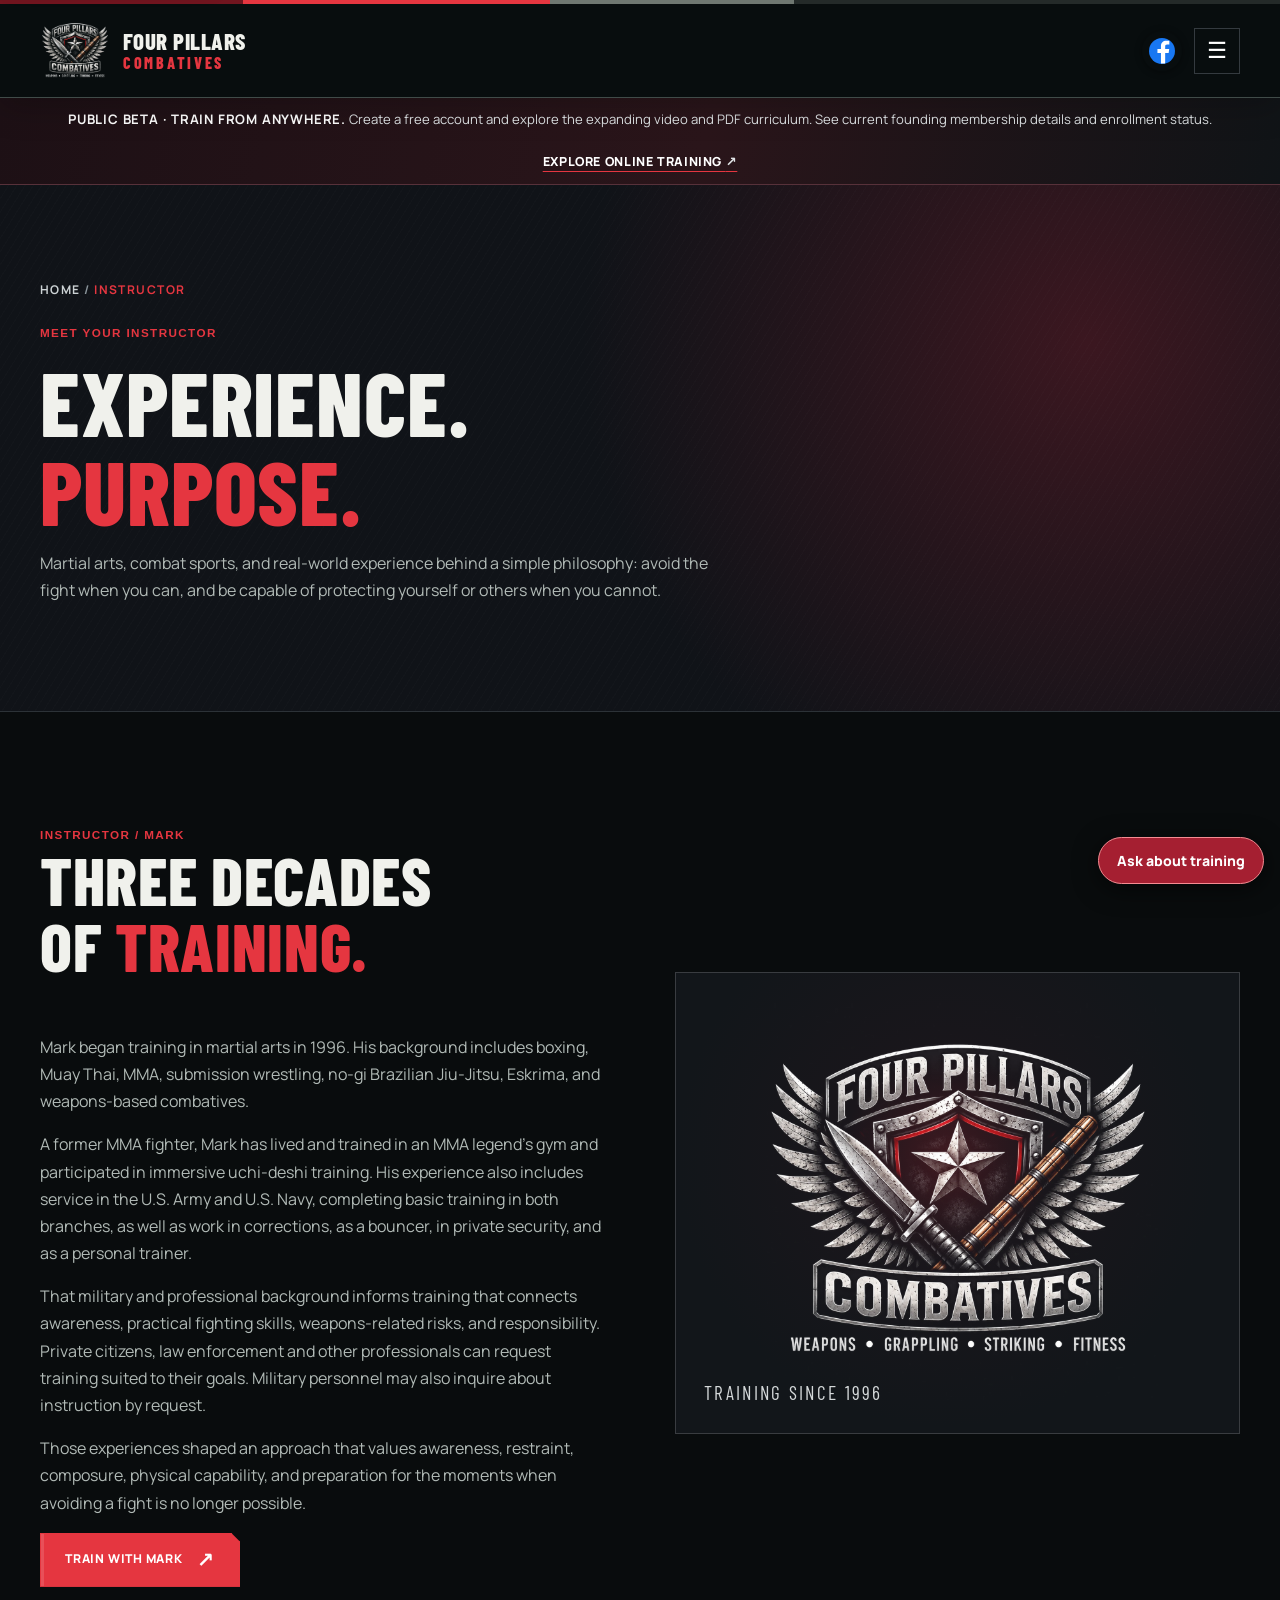
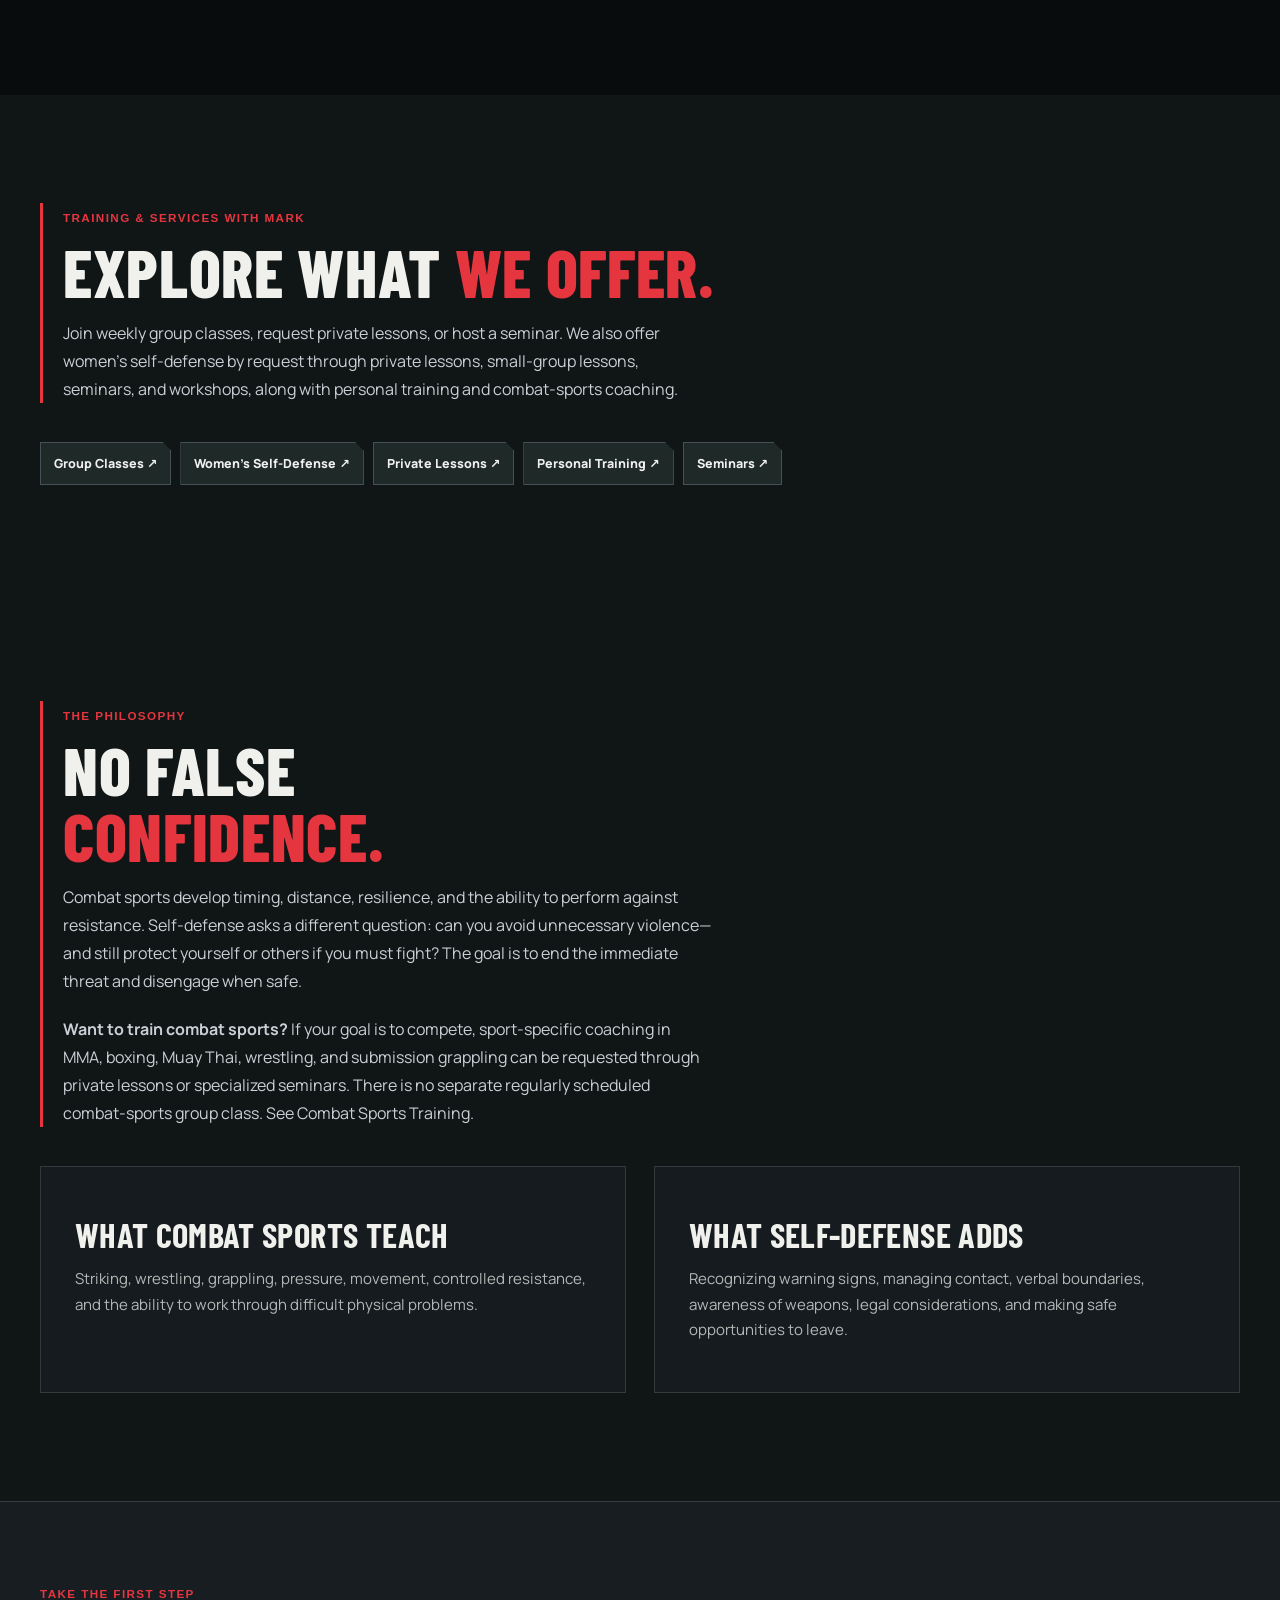
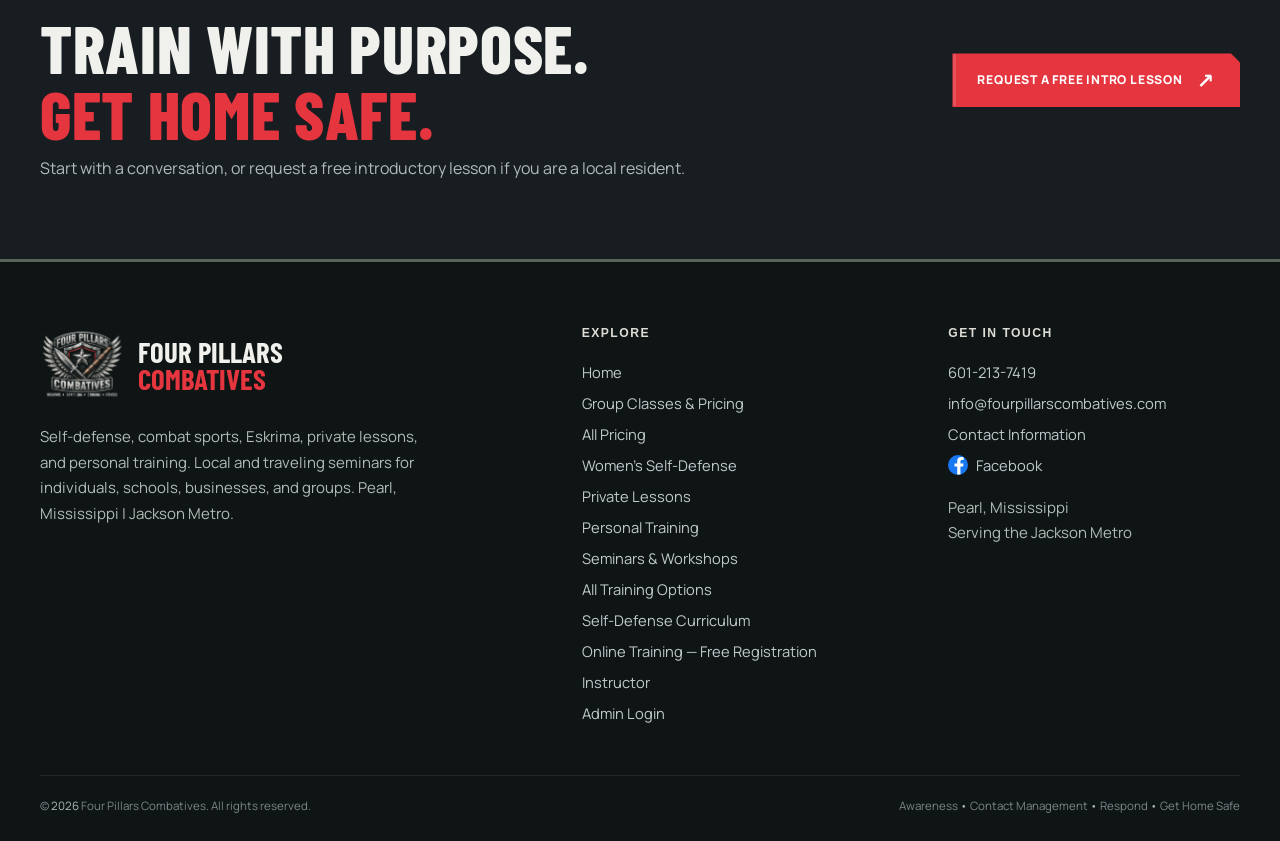
==== commit c7a309f6: "Refresh CSS caching across all pages and audit clear local/online conversion paths" ====
--- a/about.html
+++ b/about.html
@@ -1,3 +1,3 @@
 <!DOCTYPE html>
 
-<html lang="en"><head><meta charset="utf-8"/><meta content="width=device-width,initial-scale=1" name="viewport"/><meta content="#090c10" name="theme-color"/><meta content="Meet Mark, a certified personal trainer who has trained in martial arts since 1996, with experience in MMA, Eskrima, wrestling and self-defense." name="description"/><title>About the Instructor | Four Pillars Combatives in Pearl, Mississippi</title><link href="https://fourpillarscombatives.com/about" rel="canonical"/><link href="favicon.png" rel="icon" type="image/png"/><meta content="website" property="og:type"/><meta content="About the Instructor | Four Pillars Combatives in Pearl, Mississippi" property="og:title"/><meta content="Meet Mark, a certified personal trainer who has trained in martial arts since 1996, with experience in MMA, Eskrima, wrestling and self-defense." property="og:description"/><meta content="https://fourpillarscombatives.com/assets/fpc-logo.webp" property="og:image"/><meta content="https://fourpillarscombatives.com/about" property="og:url"/><link href="assets/styles.css?v=20261109-ux-audit" rel="stylesheet"/><link href="assets/facebook-header.css" rel="stylesheet"/><link href="/assets/marketing.css" rel="stylesheet"/><link href="/assets/tactical.css?v=20261109-fixed-header" rel="stylesheet"/></head><body><a class="skip-link" href="#main">Skip to main content</a><div class="topline"></div><header class="site-header"><div class="shell header-inner"><a aria-label="Four Pillars Combatives home" class="brand" href="/"><img alt="" class="brand-emblem" height="70" src="assets/fpc-logo-small.webp" width="70"/><span class="brand-label">Four Pillars<small>Combatives</small></span></a><button aria-controls="navigation" aria-expanded="false" aria-label="Open menu" class="menu-toggle" type="button">☰</button><nav aria-label="Main navigation" class="nav-links" id="navigation"><a href="/">Home</a><details class="nav-dropdown"><summary>Training<span aria-hidden="true" class="dropdown-chevron"></span></summary><div class="nav-dropdown-menu"><a href="/lessons">Group Classes</a><a href="/pricing">All Pricing</a><a href="/womens-self-defense">Women's Self-Defense</a><a href="/private-lessons">Private Lessons</a><a href="/pricing#live-video">Live Video Lessons</a><a href="/personal-training">Personal Training</a><a href="/private-lessons#combat-sports">Combat Sports</a><a href="/programs">All Training Options</a></div></details><a href="/training">Curriculum</a><a href="/seminars">Seminars</a><a class="nav-online" href="/online-training/">Online Training</a><a aria-current="page" href="/about">About</a><a href="/contact">Contact</a><a class="nav-cta" href="/contact#inquire">Get Started</a></nav><a aria-label="Visit Four Pillars Combatives on Facebook (opens in a new tab)" class="facebook-header-link" href="https://www.facebook.com/FourPillarsCombatives/" rel="noopener noreferrer" target="_blank"><img alt="" height="26" src="/assets/facebook.svg" style="width:26px;height:26px;display:block" width="26"/></a></div></header><div class="online-site-ribbon"><div class="shell"><span><strong>PUBLIC BETA · TRAIN FROM ANYWHERE.</strong> Create a free account and explore the expanding video and PDF curriculum. See current founding membership details and enrollment status.</span><a href="/online-training/">Explore Online Training <span aria-hidden="true">↗</span></a></div></div><main id="main"><section class="page-hero grain"><div class="shell"><div class="breadcrumb"><a href="/">Home</a> / <b>Instructor</b></div><div class="eyebrow">Meet your instructor</div><h1>EXPERIENCE.<br/><span class="red">PURPOSE.</span></h1><p>Martial arts, combat sports, and real-world experience behind a simple philosophy: avoid the fight when you can, and be capable of protecting yourself or others when you cannot.</p></div></section><section class="section"><div class="shell split"><div><span class="eyebrow">Instructor / Mark</span><h2>THREE DECADES<br/>OF <span class="red">TRAINING.</span></h2><p>Mark began training in martial arts in 1996. His background includes boxing, Muay Thai, MMA, submission wrestling, no-gi Brazilian Jiu-Jitsu, Eskrima, and weapons-based combatives.</p><p>A former MMA fighter, Mark has lived and trained in an MMA legend’s gym and participated in immersive uchi-deshi training. His experience also includes service in the U.S. Army and U.S. Navy, completing basic training in both branches, as well as work in corrections, as a bouncer, in private security, and as a personal trainer.</p><p>That military and professional background informs training that connects awareness, practical fighting skills, weapons-related risks, and responsibility. Private citizens, law enforcement and other professionals can request training suited to their goals. Military personnel may also inquire about instruction by request.</p><p>Those experiences shaped an approach that values awareness, restraint, composure, physical capability, and preparation for the moments when avoiding a fight is no longer possible.</p><a class="btn" href="/contact?service=Free+Intro+Lesson#inquire">Train with Mark <span class="arrow">↗</span></a></div><div class="details-graphic"><img alt="Four Pillars Combatives emblem" loading="lazy" src="assets/fpc-logo.webp"/><div class="details-graphic-label">Training since 1996</div></div></div></section><section class="section shade-section"><div class="shell"><div class="section-head"><span class="eyebrow">Training &amp; services with Mark</span><h2>EXPLORE WHAT <span class="red">WE OFFER.</span></h2><p>Join weekly group classes, request private lessons, or host a seminar. We also offer women’s self-defense by request through private lessons, small-group lessons, seminars, and workshops, along with personal training and combat-sports coaching.</p></div><div class="growth-quicklinks"><a href="/lessons">Group Classes ↗</a><a href="/womens-self-defense">Women’s Self-Defense ↗</a><a href="/private-lessons">Private Lessons ↗</a><a href="/personal-training">Personal Training ↗</a><a href="/seminars">Seminars ↗</a></div></div></section><section class="section shade-section"><div class="shell"><div class="section-head"><span class="eyebrow">The philosophy</span><h2>NO FALSE<br/><span class="red">CONFIDENCE.</span></h2><p>Combat sports develop timing, distance, resilience, and the ability to perform against resistance. Self-defense asks a different question: can you avoid unnecessary violence—and still protect yourself or others if you must fight? The goal is to end the immediate threat and disengage when safe.</p><p class="growth-subnote"><strong>Want to train combat sports?</strong> If your goal is to compete, sport-specific coaching in MMA, boxing, Muay Thai, wrestling, and submission grappling can be requested through private lessons or specialized seminars. There is no separate regularly scheduled combat-sports group class. <a href="/private-lessons#combat-sports">See Combat Sports Training</a>.</p></div><div class="two-grid"><div class="feature"><h3>WHAT COMBAT SPORTS TEACH</h3><p>Striking, wrestling, grappling, pressure, movement, controlled resistance, and the ability to work through difficult physical problems.</p></div><div class="feature"><h3>WHAT SELF-DEFENSE ADDS</h3><p>Recognizing warning signs, managing contact, verbal boundaries, awareness of weapons, legal considerations, and making safe opportunities to leave.</p></div></div></div></section></main><section class="cta"><div class="shell cta-inner"><div><span class="eyebrow">Take the first step</span><h2>TRAIN WITH PURPOSE.<br/><span class="red">GET HOME SAFE.</span></h2><p>Start with a conversation, or request a free introductory lesson if you are a local resident.</p></div><a class="btn" href="/contact?service=Free+Intro+Lesson#inquire">Request a free intro lesson <span aria-hidden="true" class="arrow">↗</span></a></div></section><footer class="site-footer"><div class="shell"><div class="footer-columns"><div><a class="footer-brand" href="/"><img alt="Four Pillars Combatives emblem" loading="lazy" src="assets/fpc-logo-small.webp"/><strong>Four Pillars<br/><em>Combatives</em></strong></a><p>Self-defense, combat sports, Eskrima, private lessons, and personal training. Local and traveling seminars for individuals, schools, businesses, and groups. Pearl, Mississippi | Jackson Metro.</p></div><div><div class="footer-title">Explore</div><div class="footer-links"><a href="/">Home</a><a href="/lessons">Group Classes &amp; Pricing</a><a href="/pricing">All Pricing</a><a href="/womens-self-defense">Women's Self-Defense</a><a href="/private-lessons">Private Lessons</a><a href="/personal-training">Personal Training</a><a href="/seminars">Seminars &amp; Workshops</a><a href="/programs">All Training Options</a><a href="/training">Self-Defense Curriculum</a><a href="/online-training/">Online Training — Free Registration</a><a href="/about">Instructor</a></div></div><div><div class="footer-title">Get in touch</div><div class="footer-links"><a href="tel:6012137419">601-213-7419</a><a href="mailto:info@fourpillarscombatives.com">info@fourpillarscombatives.com</a><a href="/contact">Contact Information</a><a aria-label="Visit Four Pillars Combatives on Facebook (opens in a new tab)" href="https://www.facebook.com/FourPillarsCombatives/" target="_blank" rel="noopener noreferrer" style="display:flex;align-items:center;gap:8px"><img src="/assets/facebook.svg" alt="" width="20" height="20" loading="lazy" style="width:20px;height:20px;display:block"/>Facebook</a></div><p>Pearl, Mississippi<br/>Serving the Jackson Metro</p></div></div><div class="footer-bottom"><div>© <span id="year">2026</span> Four Pillars Combatives. All rights reserved.</div><div>Awareness<span> • </span>Contact Management<span> • </span>Respond<span> • </span>Get Home Safe</div></div></div></footer><script defer="" src="assets/site.js?v=20261109-ux-audit"></script><script>document.getElementById('year').textContent=new Date().getFullYear()</script><script async="" src="https://cdn.ywxi.net/js/1.js" type="text/javascript"></script></body></html>+<html lang="en"><head><meta charset="utf-8"/><meta content="width=device-width,initial-scale=1" name="viewport"/><meta content="#090c10" name="theme-color"/><meta content="Meet Mark, a certified personal trainer who has trained in martial arts since 1996, with experience in MMA, Eskrima, wrestling and self-defense." name="description"/><title>About the Instructor | Four Pillars Combatives in Pearl, Mississippi</title><link href="https://fourpillarscombatives.com/about" rel="canonical"/><link href="/assets/fpc-logo-small.webp?v=20261109-logo" rel="icon" type="image/webp"/><meta content="website" property="og:type"/><meta content="About the Instructor | Four Pillars Combatives in Pearl, Mississippi" property="og:title"/><meta content="Meet Mark, a certified personal trainer who has trained in martial arts since 1996, with experience in MMA, Eskrima, wrestling and self-defense." property="og:description"/><meta content="https://fourpillarscombatives.com/assets/fpc-logo.webp" property="og:image"/><meta content="https://fourpillarscombatives.com/about" property="og:url"/><link href="assets/styles.css?v=20261110-clear-training-choices" rel="stylesheet"/><link href="assets/facebook-header.css" rel="stylesheet"/><link href="/assets/marketing.css" rel="stylesheet"/><link href="/assets/tactical.css?v=20261110-clear-training-choices" rel="stylesheet"/></head><body><a class="skip-link" href="#main">Skip to main content</a><div class="topline"></div><header class="site-header"><div class="shell header-inner"><a aria-label="Four Pillars Combatives home" class="brand" href="/"><img alt="" class="brand-emblem" height="70" src="assets/fpc-logo-small.webp" width="70"/><span class="brand-label">Four Pillars<small>Combatives</small></span></a><button aria-controls="navigation" aria-expanded="false" aria-label="Open menu" class="menu-toggle" type="button">☰</button><nav aria-label="Main navigation" class="nav-links" id="navigation"><a href="/">Home</a><details class="nav-dropdown"><summary>Training<span aria-hidden="true" class="dropdown-chevron"></span></summary><div class="nav-dropdown-menu"><a href="/lessons">Group Classes</a><a href="/pricing">All Pricing</a><a href="/womens-self-defense">Women's Self-Defense</a><a href="/private-lessons">Private Lessons</a><a href="/pricing#live-video">Live Video Lessons</a><a href="/personal-training">Personal Training</a><a href="/private-lessons#combat-sports">Combat Sports</a><a href="/programs">All Training Options</a></div></details><a href="/training">Curriculum</a><a href="/seminars">Seminars</a><a class="nav-online" href="/online-training/">Online Training</a><a aria-current="page" href="/about">About</a><a href="/contact">Contact</a><a class="nav-cta" href="/contact#inquire">Get Started</a></nav><a aria-label="Visit Four Pillars Combatives on Facebook (opens in a new tab)" class="facebook-header-link" href="https://www.facebook.com/FourPillarsCombatives/" rel="noopener noreferrer" target="_blank"><img alt="" height="26" src="/assets/facebook.svg" style="width:26px;height:26px;display:block" width="26"/></a></div></header><div class="online-site-ribbon"><div class="shell"><span><strong>PUBLIC BETA · TRAIN FROM ANYWHERE.</strong> Create a free account and explore the expanding video and PDF curriculum. See current founding membership details and enrollment status.</span><a href="/online-training/">Explore Online Training <span aria-hidden="true">↗</span></a></div></div><main id="main"><section class="page-hero grain"><div class="shell"><div class="breadcrumb"><a href="/">Home</a> / <b>Instructor</b></div><div class="eyebrow">Meet your instructor</div><h1>EXPERIENCE.<br/><span class="red">PURPOSE.</span></h1><p>Martial arts, combat sports, and real-world experience behind a simple philosophy: avoid the fight when you can, and be capable of protecting yourself or others when you cannot.</p></div></section><section class="section"><div class="shell split"><div><span class="eyebrow">Instructor / Mark</span><h2>THREE DECADES<br/>OF <span class="red">TRAINING.</span></h2><p>Mark began training in martial arts in 1996. His background includes boxing, Muay Thai, MMA, submission wrestling, no-gi Brazilian Jiu-Jitsu, Eskrima, and weapons-based combatives.</p><p>A former MMA fighter, Mark has lived and trained in an MMA legend’s gym and participated in immersive uchi-deshi training. His experience also includes service in the U.S. Army and U.S. Navy, completing basic training in both branches, as well as work in corrections, as a bouncer, in private security, and as a personal trainer.</p><p>That military and professional background informs training that connects awareness, practical fighting skills, weapons-related risks, and responsibility. Private citizens, law enforcement and other professionals can request training suited to their goals. Military personnel may also inquire about instruction by request.</p><p>Those experiences shaped an approach that values awareness, restraint, composure, physical capability, and preparation for the moments when avoiding a fight is no longer possible.</p><a class="btn" href="/contact?service=Free+Intro+Lesson#inquire">Train with Mark <span class="arrow">↗</span></a></div><div class="details-graphic"><img alt="Four Pillars Combatives emblem" loading="lazy" src="assets/fpc-logo.webp"/><div class="details-graphic-label">Training since 1996</div></div></div></section><section class="section shade-section"><div class="shell"><div class="section-head"><span class="eyebrow">Training &amp; services with Mark</span><h2>EXPLORE WHAT <span class="red">WE OFFER.</span></h2><p>Join weekly group classes, request private lessons, or host a seminar. We also offer women’s self-defense by request through private lessons, small-group lessons, seminars, and workshops, along with personal training and combat-sports coaching.</p></div><div class="growth-quicklinks"><a href="/lessons">Group Classes ↗</a><a href="/womens-self-defense">Women’s Self-Defense ↗</a><a href="/private-lessons">Private Lessons ↗</a><a href="/personal-training">Personal Training ↗</a><a href="/seminars">Seminars ↗</a></div></div></section><section class="section shade-section"><div class="shell"><div class="section-head"><span class="eyebrow">The philosophy</span><h2>NO FALSE<br/><span class="red">CONFIDENCE.</span></h2><p>Combat sports develop timing, distance, resilience, and the ability to perform against resistance. Self-defense asks a different question: can you avoid unnecessary violence—and still protect yourself or others if you must fight? The goal is to end the immediate threat and disengage when safe.</p><p class="growth-subnote"><strong>Want to train combat sports?</strong> If your goal is to compete, sport-specific coaching in MMA, boxing, Muay Thai, wrestling, and submission grappling can be requested through private lessons or specialized seminars. There is no separate regularly scheduled combat-sports group class. <a href="/private-lessons#combat-sports">See Combat Sports Training</a>.</p></div><div class="two-grid"><div class="feature"><h3>WHAT COMBAT SPORTS TEACH</h3><p>Striking, wrestling, grappling, pressure, movement, controlled resistance, and the ability to work through difficult physical problems.</p></div><div class="feature"><h3>WHAT SELF-DEFENSE ADDS</h3><p>Recognizing warning signs, managing contact, verbal boundaries, awareness of weapons, legal considerations, and making safe opportunities to leave.</p></div></div></div></section></main><section class="cta"><div class="shell cta-inner"><div><span class="eyebrow">Take the first step</span><h2>TRAIN WITH PURPOSE.<br/><span class="red">GET HOME SAFE.</span></h2><p>Start with a conversation, or request a free introductory lesson if you are a local resident.</p></div><a class="btn" href="/contact?service=Free+Intro+Lesson#inquire">Request a free intro lesson <span aria-hidden="true" class="arrow">↗</span></a></div></section><footer class="site-footer"><div class="shell"><div class="footer-columns"><div><a class="footer-brand" href="/"><img alt="Four Pillars Combatives emblem" loading="lazy" src="assets/fpc-logo-small.webp"/><strong>Four Pillars<br/><em>Combatives</em></strong></a><p>Self-defense, combat sports, Eskrima, private lessons, and personal training. Local and traveling seminars for individuals, schools, businesses, and groups. Pearl, Mississippi | Jackson Metro.</p></div><div><div class="footer-title">Explore</div><div class="footer-links"><a href="/">Home</a><a href="/lessons">Group Classes &amp; Pricing</a><a href="/pricing">All Pricing</a><a href="/womens-self-defense">Women's Self-Defense</a><a href="/private-lessons">Private Lessons</a><a href="/personal-training">Personal Training</a><a href="/seminars">Seminars &amp; Workshops</a><a href="/programs">All Training Options</a><a href="/training">Self-Defense Curriculum</a><a href="/online-training/">Online Training — Free Registration</a><a href="/about">Instructor</a></div></div><div><div class="footer-title">Get in touch</div><div class="footer-links"><a href="tel:6012137419">601-213-7419</a><a href="mailto:info@fourpillarscombatives.com">info@fourpillarscombatives.com</a><a href="/contact">Contact Information</a><a aria-label="Visit Four Pillars Combatives on Facebook (opens in a new tab)" href="https://www.facebook.com/FourPillarsCombatives/" target="_blank" rel="noopener noreferrer" style="display:flex;align-items:center;gap:8px"><img src="/assets/facebook.svg" alt="" width="20" height="20" loading="lazy" style="width:20px;height:20px;display:block"/>Facebook</a></div><p>Pearl, Mississippi<br/>Serving the Jackson Metro</p></div></div><div class="footer-bottom"><div>© <span id="year">2026</span> Four Pillars Combatives. All rights reserved.</div><div>Awareness<span> • </span>Contact Management<span> • </span>Respond<span> • </span>Get Home Safe</div></div></div></footer><script defer="" src="assets/site.js?v=20261109-ux-audit"></script><script>document.getElementById('year').textContent=new Date().getFullYear()</script><script async="" src="https://cdn.ywxi.net/js/1.js" type="text/javascript"></script></body></html>
--- a/assets/styles.css
+++ b/assets/styles.css
@@ -236,3 +236,15 @@
     min-height:0;
   }
 }
+
+/* Global reading clarity — keep the tactical look without tiny body copy. */
+:root{--muted:#bbc5cc}
+body{font-size:16px;line-height:1.7}
+.service-card p:not(.service-meta),.feature p,.step p,.price-card p,
+.event-choice p,.travel-card p,.site-footer p{font-size:.94rem;line-height:1.7}
+.service-meta{font-size:.92rem!important;line-height:1.55!important}
+.faq details p,.feature ul,.bullets li{font-size:.96rem;line-height:1.72}
+.service-card .btn-text,.btn-text{font-size:.83rem;line-height:1.5}
+.contact-link small,.footer-links a{font-size:.92rem}
+p,li{overflow-wrap:break-word}
+h1,h2,h3,h4{overflow-wrap:break-word}
--- a/assets/tactical.css
+++ b/assets/tactical.css
@@ -115,3 +115,43 @@
     max-height:calc(100dvh - 82px);
   }
 }
+
+
+/* Clear path-to-training cards: designed to be read and tapped, not animated. */
+.start-paths{padding:clamp(48px,6vw,82px) 0;background:linear-gradient(160deg,#101719,#17161a);border-block:1px solid #3d4145}
+.start-paths-heading{display:flex;align-items:end;justify-content:space-between;gap:22px 42px;flex-wrap:wrap;margin-bottom:24px}
+.start-paths-heading>div{flex:1 1 390px;min-width:0}
+.start-paths-heading h2{margin:8px 0 0;font-size:clamp(2.35rem,4.3vw,4.6rem);line-height:1.03;letter-spacing:0}
+.start-paths-heading>p{flex:1 1 265px;max-width:435px;margin:0;font-size:1rem;line-height:1.65;color:#d1d8db}
+.start-paths-grid{display:grid;grid-template-columns:repeat(4,minmax(0,1fr));gap:14px}
+.start-path-card{display:flex;flex-direction:column;gap:12px;min-width:0;min-height:275px;padding:23px;background:#171d22;border:1px solid #4a5056;border-top:3px solid #71464d;border-radius:8px;text-decoration:none;color:#f6f8f8}
+.start-path-card:hover,.start-path-card:focus-visible{background:#23242a;border-color:#c55c66}
+.start-path-card:focus-visible{outline:3px solid #ffafb8;outline-offset:3px}
+.start-path-card h3{font-size:clamp(1.7rem,2.25vw,2.15rem);line-height:1.07;margin:0}
+.start-path-card p{color:#d0d8dc;font-size:.94rem;line-height:1.65;margin:0;flex:1}
+.start-path-tag{font-size:.73rem;letter-spacing:.09em;font-weight:800;color:#f5a7b0;line-height:1.55}
+.start-path-action{font-size:.86rem;font-weight:850;color:#fff;margin-top:6px;line-height:1.45}
+.start-path-online{background:linear-gradient(155deg,#301a22,#181c21);border-top-color:#de5363;border-color:#74404c}
+.start-path-foot{margin:19px 0 0;font-size:.92rem;color:#c8d0d5;line-height:1.6}
+.start-path-foot a{color:#fff;text-decoration:underline;text-decoration-color:#e95867;text-underline-offset:4px;font-weight:800}
+.hero-wrap{min-height:0;padding-block:64px 65px}
+.hero p{color:#d0d6da;line-height:1.72;font-size:1.05rem}
+.hero-art{min-height:420px}.hero-emblem{width:min(100%,435px)}
+.section-head p{color:#c9d1d6;font-size:1rem;line-height:1.75}
+@media(max-width:1060px){.start-paths-grid{grid-template-columns:repeat(2,minmax(0,1fr))}.start-path-card{min-height:225px}}
+@media(max-width:690px){
+ .start-paths{padding:45px 0}
+ .start-paths-heading{gap:12px;margin-bottom:20px}
+ .start-paths-heading h2{font-size:clamp(2.25rem,9vw,3.45rem)}
+ .start-paths-heading>p{font-size:.96rem}
+ .start-paths-grid{grid-template-columns:1fr;gap:11px}
+ .start-path-card{min-height:0;padding:20px 19px;gap:9px}
+ .start-path-card h3{font-size:1.9rem}
+ .start-path-card p{font-size:.95rem}
+ .hero-wrap{padding:42px 0 32px}
+ .hero h1{font-size:clamp(3.55rem,14vw,5.4rem);line-height:.94}
+ .hero p{font-size:.98rem}
+ .hero-art{min-height:265px}
+ .hero-emblem{max-width:275px}
+ .hero-foot{margin-top:26px}
+}
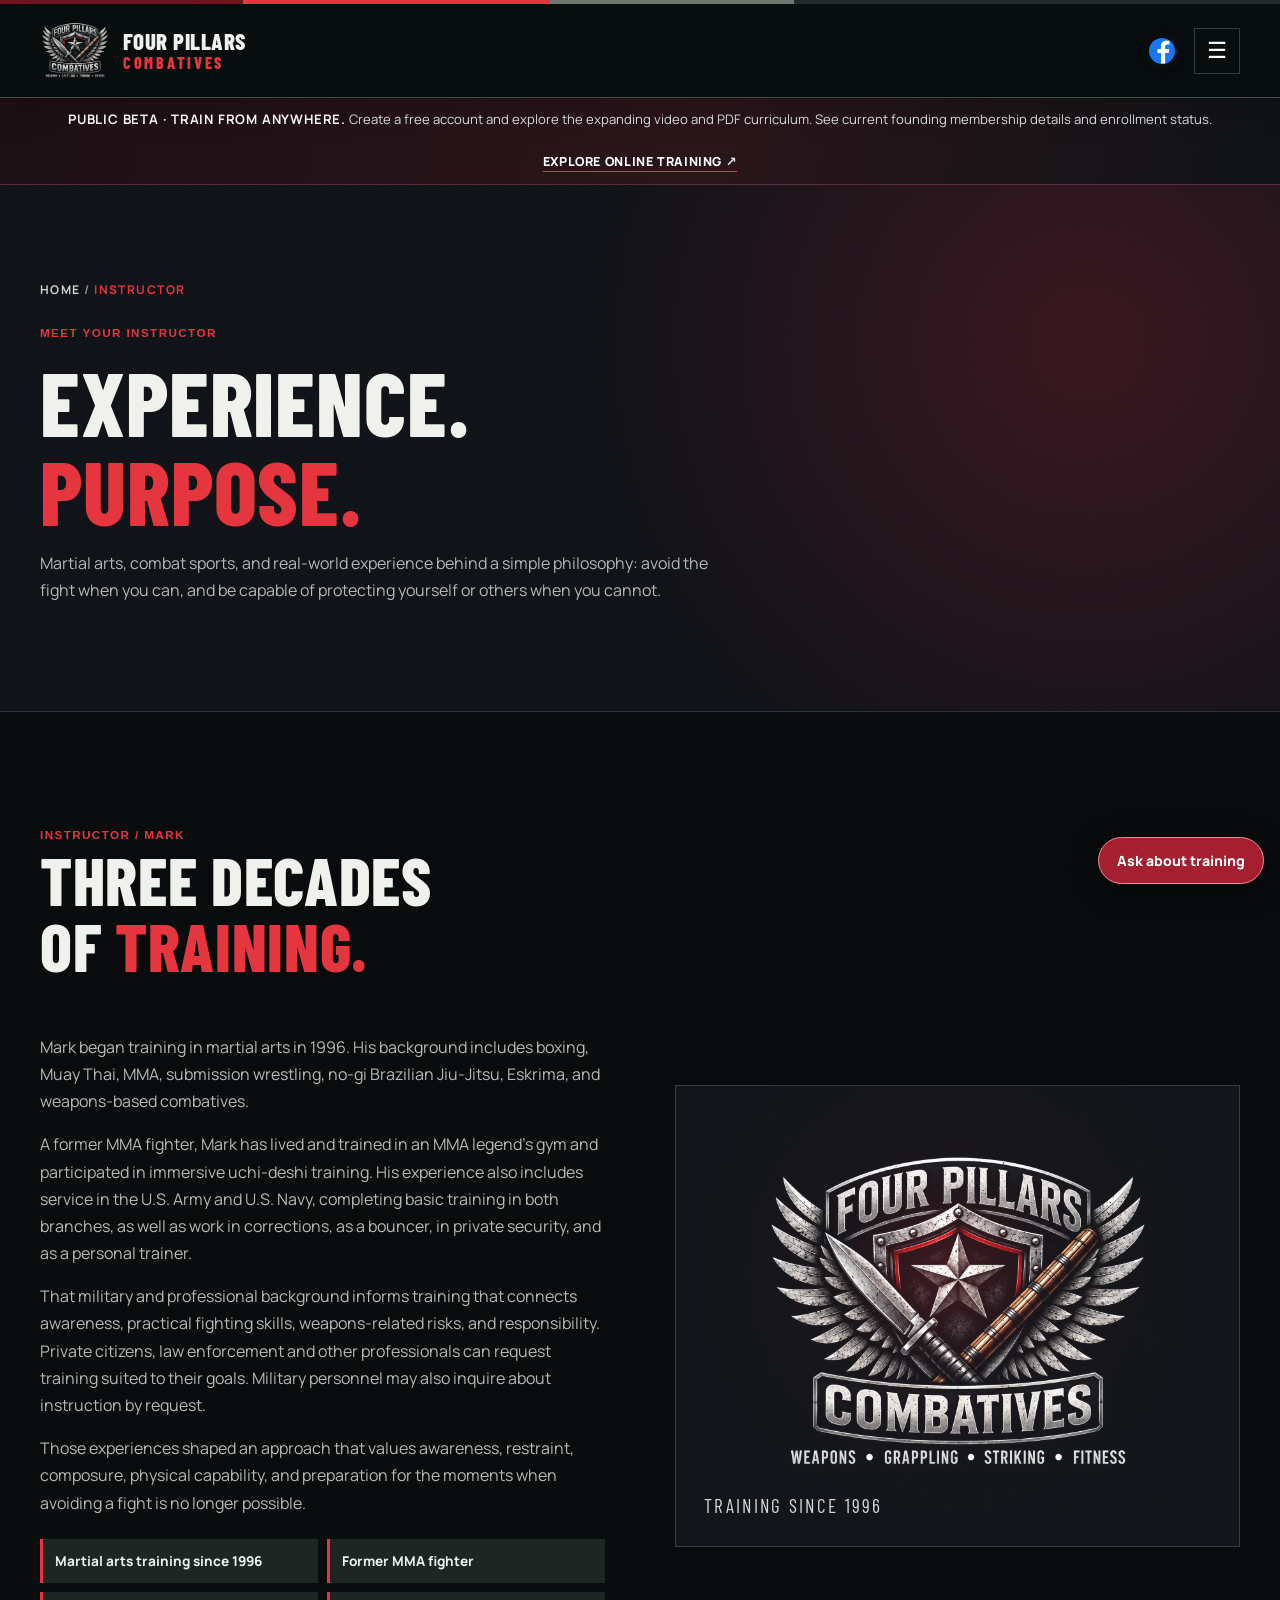
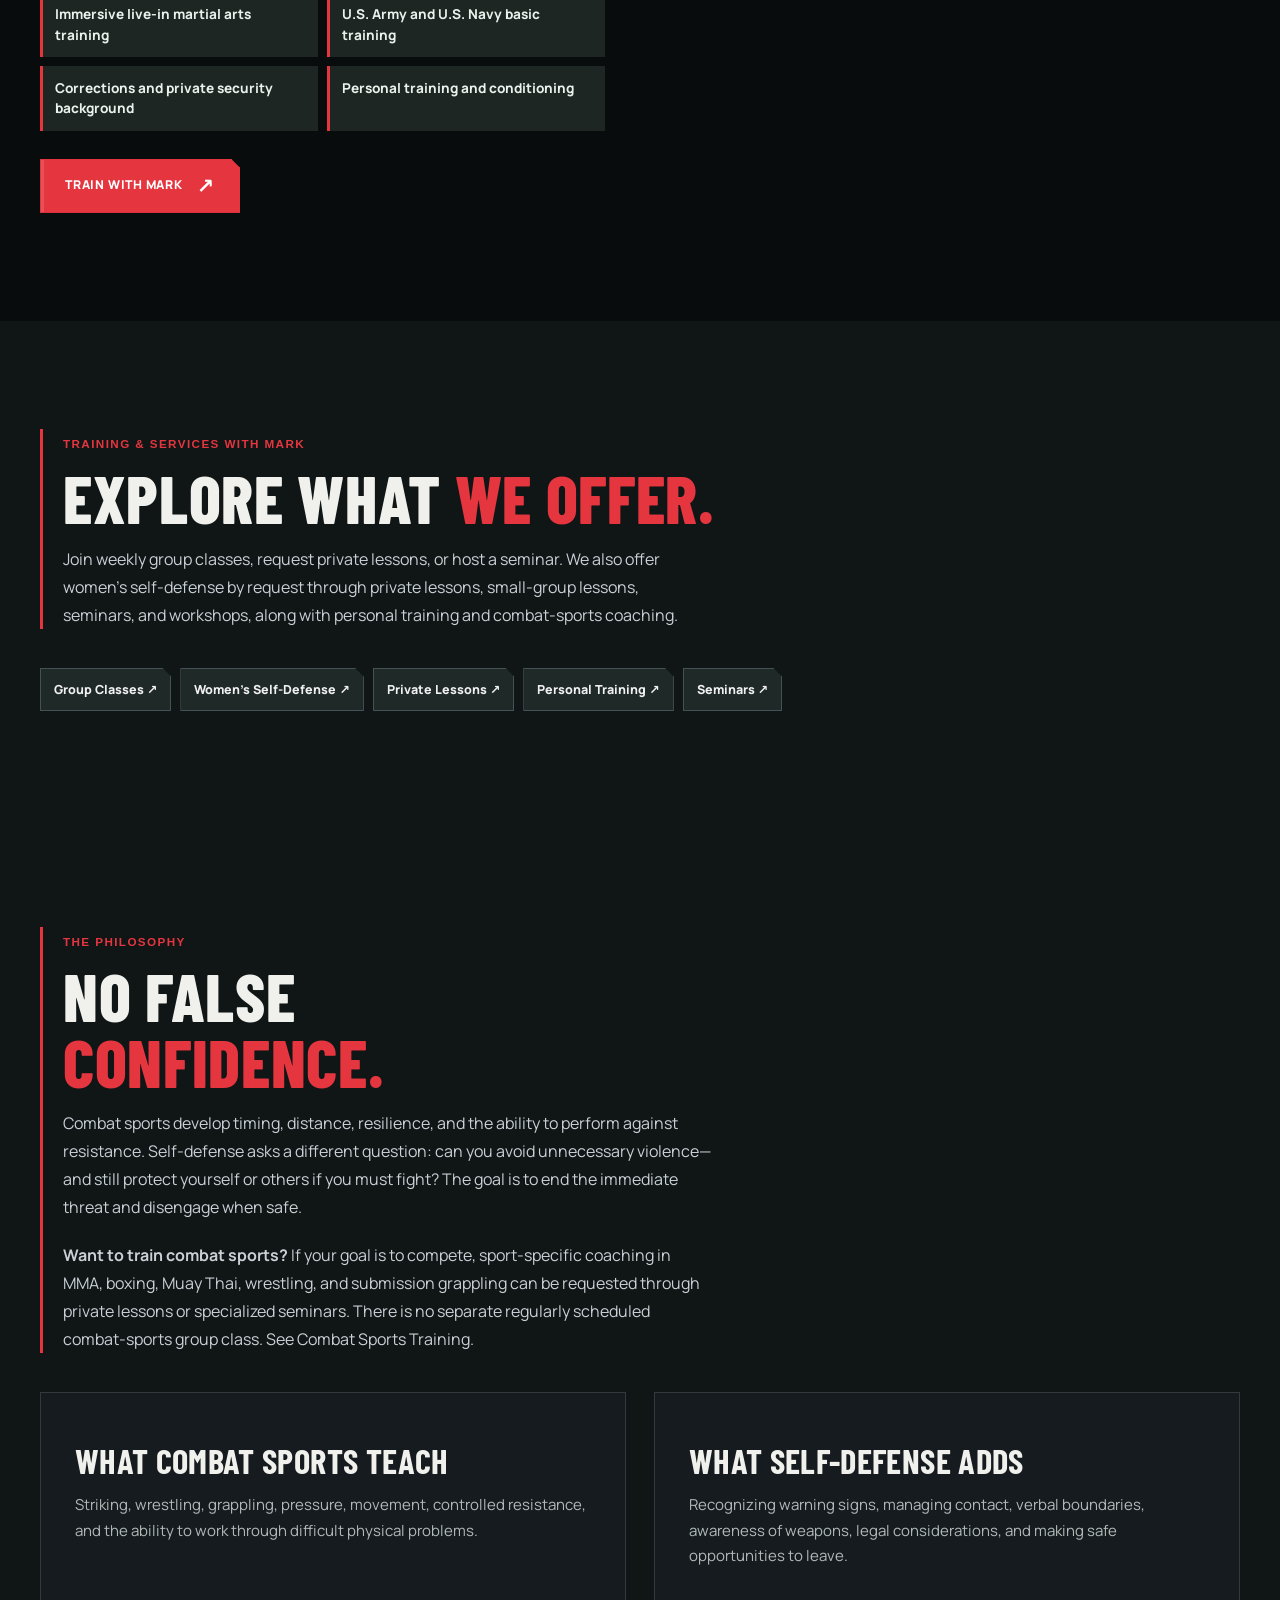
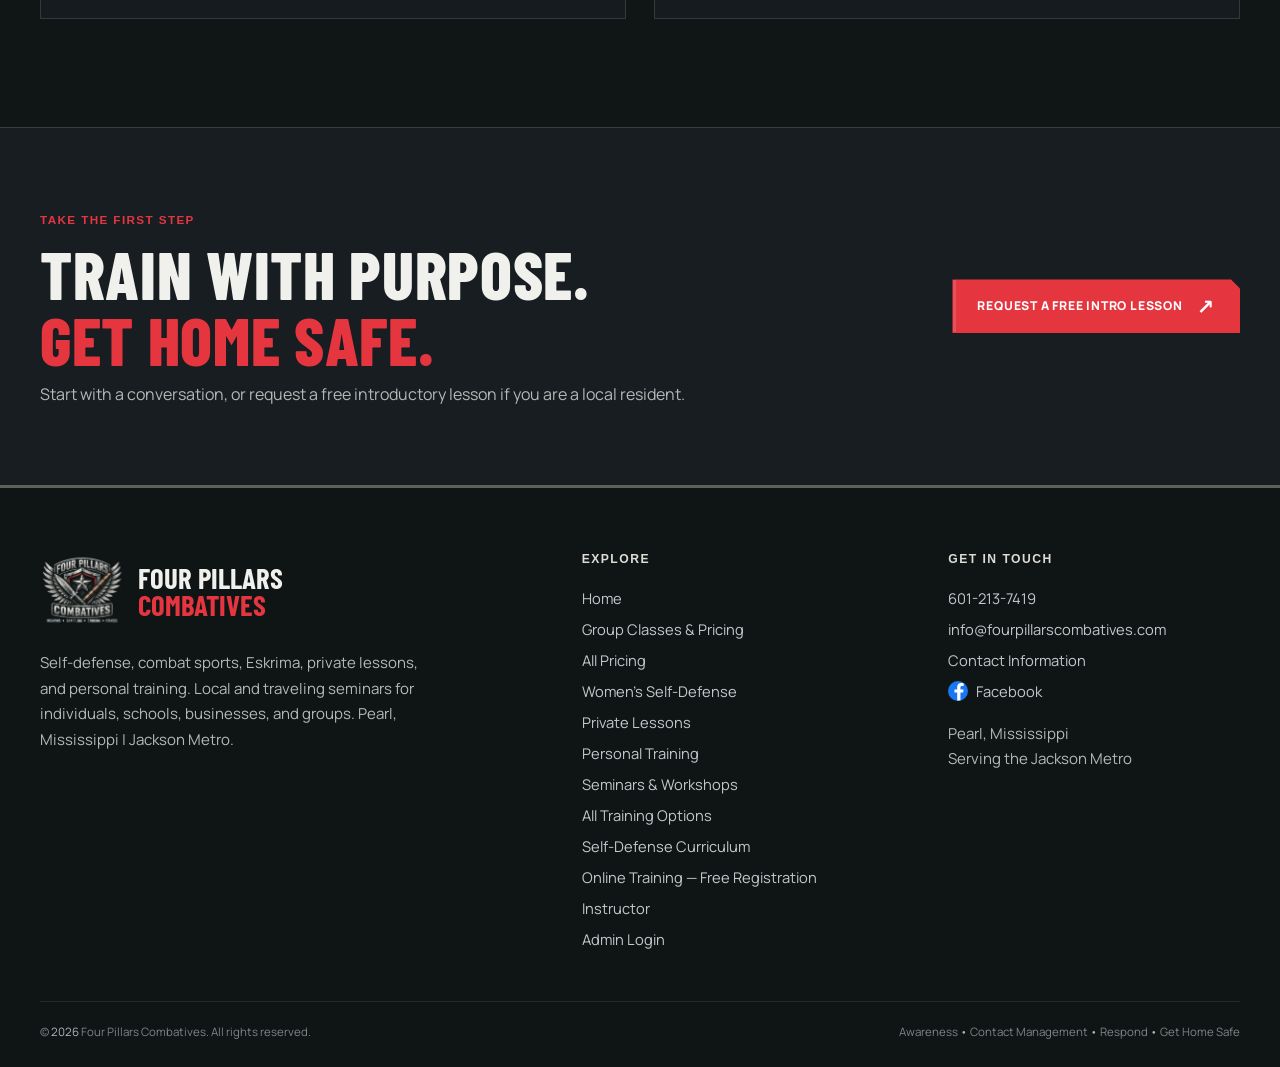
==== commit 0b98b0a9: "Improve about.html clarity and student onboarding without altering existing services" ====
--- a/about.html
+++ b/about.html
@@ -1,3 +1,3 @@
 <!DOCTYPE html>
 
-<html lang="en"><head><meta charset="utf-8"/><meta content="width=device-width,initial-scale=1" name="viewport"/><meta content="#090c10" name="theme-color"/><meta content="Meet Mark, a certified personal trainer who has trained in martial arts since 1996, with experience in MMA, Eskrima, wrestling and self-defense." name="description"/><title>About the Instructor | Four Pillars Combatives in Pearl, Mississippi</title><link href="https://fourpillarscombatives.com/about" rel="canonical"/><link href="/assets/fpc-logo-small.webp?v=20261109-logo" rel="icon" type="image/webp"/><meta content="website" property="og:type"/><meta content="About the Instructor | Four Pillars Combatives in Pearl, Mississippi" property="og:title"/><meta content="Meet Mark, a certified personal trainer who has trained in martial arts since 1996, with experience in MMA, Eskrima, wrestling and self-defense." property="og:description"/><meta content="https://fourpillarscombatives.com/assets/fpc-logo.webp" property="og:image"/><meta content="https://fourpillarscombatives.com/about" property="og:url"/><link href="assets/styles.css?v=20261110-clear-training-choices" rel="stylesheet"/><link href="assets/facebook-header.css" rel="stylesheet"/><link href="/assets/marketing.css" rel="stylesheet"/><link href="/assets/tactical.css?v=20261110-clear-training-choices" rel="stylesheet"/></head><body><a class="skip-link" href="#main">Skip to main content</a><div class="topline"></div><header class="site-header"><div class="shell header-inner"><a aria-label="Four Pillars Combatives home" class="brand" href="/"><img alt="" class="brand-emblem" height="70" src="assets/fpc-logo-small.webp" width="70"/><span class="brand-label">Four Pillars<small>Combatives</small></span></a><button aria-controls="navigation" aria-expanded="false" aria-label="Open menu" class="menu-toggle" type="button">☰</button><nav aria-label="Main navigation" class="nav-links" id="navigation"><a href="/">Home</a><details class="nav-dropdown"><summary>Training<span aria-hidden="true" class="dropdown-chevron"></span></summary><div class="nav-dropdown-menu"><a href="/lessons">Group Classes</a><a href="/pricing">All Pricing</a><a href="/womens-self-defense">Women's Self-Defense</a><a href="/private-lessons">Private Lessons</a><a href="/pricing#live-video">Live Video Lessons</a><a href="/personal-training">Personal Training</a><a href="/private-lessons#combat-sports">Combat Sports</a><a href="/programs">All Training Options</a></div></details><a href="/training">Curriculum</a><a href="/seminars">Seminars</a><a class="nav-online" href="/online-training/">Online Training</a><a aria-current="page" href="/about">About</a><a href="/contact">Contact</a><a class="nav-cta" href="/contact#inquire">Get Started</a></nav><a aria-label="Visit Four Pillars Combatives on Facebook (opens in a new tab)" class="facebook-header-link" href="https://www.facebook.com/FourPillarsCombatives/" rel="noopener noreferrer" target="_blank"><img alt="" height="26" src="/assets/facebook.svg" style="width:26px;height:26px;display:block" width="26"/></a></div></header><div class="online-site-ribbon"><div class="shell"><span><strong>PUBLIC BETA · TRAIN FROM ANYWHERE.</strong> Create a free account and explore the expanding video and PDF curriculum. See current founding membership details and enrollment status.</span><a href="/online-training/">Explore Online Training <span aria-hidden="true">↗</span></a></div></div><main id="main"><section class="page-hero grain"><div class="shell"><div class="breadcrumb"><a href="/">Home</a> / <b>Instructor</b></div><div class="eyebrow">Meet your instructor</div><h1>EXPERIENCE.<br/><span class="red">PURPOSE.</span></h1><p>Martial arts, combat sports, and real-world experience behind a simple philosophy: avoid the fight when you can, and be capable of protecting yourself or others when you cannot.</p></div></section><section class="section"><div class="shell split"><div><span class="eyebrow">Instructor / Mark</span><h2>THREE DECADES<br/>OF <span class="red">TRAINING.</span></h2><p>Mark began training in martial arts in 1996. His background includes boxing, Muay Thai, MMA, submission wrestling, no-gi Brazilian Jiu-Jitsu, Eskrima, and weapons-based combatives.</p><p>A former MMA fighter, Mark has lived and trained in an MMA legend’s gym and participated in immersive uchi-deshi training. His experience also includes service in the U.S. Army and U.S. Navy, completing basic training in both branches, as well as work in corrections, as a bouncer, in private security, and as a personal trainer.</p><p>That military and professional background informs training that connects awareness, practical fighting skills, weapons-related risks, and responsibility. Private citizens, law enforcement and other professionals can request training suited to their goals. Military personnel may also inquire about instruction by request.</p><p>Those experiences shaped an approach that values awareness, restraint, composure, physical capability, and preparation for the moments when avoiding a fight is no longer possible.</p><a class="btn" href="/contact?service=Free+Intro+Lesson#inquire">Train with Mark <span class="arrow">↗</span></a></div><div class="details-graphic"><img alt="Four Pillars Combatives emblem" loading="lazy" src="assets/fpc-logo.webp"/><div class="details-graphic-label">Training since 1996</div></div></div></section><section class="section shade-section"><div class="shell"><div class="section-head"><span class="eyebrow">Training &amp; services with Mark</span><h2>EXPLORE WHAT <span class="red">WE OFFER.</span></h2><p>Join weekly group classes, request private lessons, or host a seminar. We also offer women’s self-defense by request through private lessons, small-group lessons, seminars, and workshops, along with personal training and combat-sports coaching.</p></div><div class="growth-quicklinks"><a href="/lessons">Group Classes ↗</a><a href="/womens-self-defense">Women’s Self-Defense ↗</a><a href="/private-lessons">Private Lessons ↗</a><a href="/personal-training">Personal Training ↗</a><a href="/seminars">Seminars ↗</a></div></div></section><section class="section shade-section"><div class="shell"><div class="section-head"><span class="eyebrow">The philosophy</span><h2>NO FALSE<br/><span class="red">CONFIDENCE.</span></h2><p>Combat sports develop timing, distance, resilience, and the ability to perform against resistance. Self-defense asks a different question: can you avoid unnecessary violence—and still protect yourself or others if you must fight? The goal is to end the immediate threat and disengage when safe.</p><p class="growth-subnote"><strong>Want to train combat sports?</strong> If your goal is to compete, sport-specific coaching in MMA, boxing, Muay Thai, wrestling, and submission grappling can be requested through private lessons or specialized seminars. There is no separate regularly scheduled combat-sports group class. <a href="/private-lessons#combat-sports">See Combat Sports Training</a>.</p></div><div class="two-grid"><div class="feature"><h3>WHAT COMBAT SPORTS TEACH</h3><p>Striking, wrestling, grappling, pressure, movement, controlled resistance, and the ability to work through difficult physical problems.</p></div><div class="feature"><h3>WHAT SELF-DEFENSE ADDS</h3><p>Recognizing warning signs, managing contact, verbal boundaries, awareness of weapons, legal considerations, and making safe opportunities to leave.</p></div></div></div></section></main><section class="cta"><div class="shell cta-inner"><div><span class="eyebrow">Take the first step</span><h2>TRAIN WITH PURPOSE.<br/><span class="red">GET HOME SAFE.</span></h2><p>Start with a conversation, or request a free introductory lesson if you are a local resident.</p></div><a class="btn" href="/contact?service=Free+Intro+Lesson#inquire">Request a free intro lesson <span aria-hidden="true" class="arrow">↗</span></a></div></section><footer class="site-footer"><div class="shell"><div class="footer-columns"><div><a class="footer-brand" href="/"><img alt="Four Pillars Combatives emblem" loading="lazy" src="assets/fpc-logo-small.webp"/><strong>Four Pillars<br/><em>Combatives</em></strong></a><p>Self-defense, combat sports, Eskrima, private lessons, and personal training. Local and traveling seminars for individuals, schools, businesses, and groups. Pearl, Mississippi | Jackson Metro.</p></div><div><div class="footer-title">Explore</div><div class="footer-links"><a href="/">Home</a><a href="/lessons">Group Classes &amp; Pricing</a><a href="/pricing">All Pricing</a><a href="/womens-self-defense">Women's Self-Defense</a><a href="/private-lessons">Private Lessons</a><a href="/personal-training">Personal Training</a><a href="/seminars">Seminars &amp; Workshops</a><a href="/programs">All Training Options</a><a href="/training">Self-Defense Curriculum</a><a href="/online-training/">Online Training — Free Registration</a><a href="/about">Instructor</a></div></div><div><div class="footer-title">Get in touch</div><div class="footer-links"><a href="tel:6012137419">601-213-7419</a><a href="mailto:info@fourpillarscombatives.com">info@fourpillarscombatives.com</a><a href="/contact">Contact Information</a><a aria-label="Visit Four Pillars Combatives on Facebook (opens in a new tab)" href="https://www.facebook.com/FourPillarsCombatives/" target="_blank" rel="noopener noreferrer" style="display:flex;align-items:center;gap:8px"><img src="/assets/facebook.svg" alt="" width="20" height="20" loading="lazy" style="width:20px;height:20px;display:block"/>Facebook</a></div><p>Pearl, Mississippi<br/>Serving the Jackson Metro</p></div></div><div class="footer-bottom"><div>© <span id="year">2026</span> Four Pillars Combatives. All rights reserved.</div><div>Awareness<span> • </span>Contact Management<span> • </span>Respond<span> • </span>Get Home Safe</div></div></div></footer><script defer="" src="assets/site.js?v=20261109-ux-audit"></script><script>document.getElementById('year').textContent=new Date().getFullYear()</script><script async="" src="https://cdn.ywxi.net/js/1.js" type="text/javascript"></script></body></html>+<html lang="en"><head><meta charset="utf-8"/><meta content="width=device-width,initial-scale=1" name="viewport"/><meta content="#090c10" name="theme-color"/><meta content="Meet Mark, a certified personal trainer who has trained in martial arts since 1996, with experience in MMA, Eskrima, wrestling and self-defense." name="description"/><title>About the Instructor | Four Pillars Combatives | Pearl</title><link href="https://fourpillarscombatives.com/about" rel="canonical"/><link href="/assets/fpc-logo-small.webp?v=20261109-logo" rel="icon" type="image/webp"/><meta content="website" property="og:type"/><meta content="About the Instructor | Four Pillars Combatives | Pearl" property="og:title"/><meta content="Meet Mark, a certified personal trainer who has trained in martial arts since 1996, with experience in MMA, Eskrima, wrestling and self-defense." property="og:description"/><meta content="https://fourpillarscombatives.com/assets/fpc-logo.webp" property="og:image"/><meta content="https://fourpillarscombatives.com/about" property="og:url"/><link href="assets/styles.css?v=20261110-clear-training-choices" rel="stylesheet"/><link href="assets/facebook-header.css" rel="stylesheet"/><link href="/assets/marketing.css" rel="stylesheet"/><link href="/assets/tactical.css?v=20261110-clear-training-choices" rel="stylesheet"/><link href="/assets/site-refresh.css?v=20261122-trust" rel="stylesheet"/></head><body><a class="skip-link" href="#main">Skip to main content</a><div class="topline"></div><header class="site-header"><div class="shell header-inner"><a aria-label="Four Pillars Combatives home" class="brand" href="/"><img alt="" class="brand-emblem" height="70" src="assets/fpc-logo-small.webp" width="70"/><span class="brand-label">Four Pillars<small>Combatives</small></span></a><button aria-controls="navigation" aria-expanded="false" aria-label="Open menu" class="menu-toggle" type="button">☰</button><nav aria-label="Main navigation" class="nav-links" id="navigation"><a href="/">Home</a><details class="nav-dropdown"><summary>Training<span aria-hidden="true" class="dropdown-chevron"></span></summary><div class="nav-dropdown-menu"><a href="/lessons">Group Classes</a><a href="/pricing">All Pricing</a><a href="/womens-self-defense">Women's Self-Defense</a><a href="/private-lessons">Private Lessons</a><a href="/pricing#live-video">Live Video Lessons</a><a href="/personal-training">Personal Training</a><a href="/private-lessons#combat-sports">Combat Sports</a><a href="/programs">All Training Options</a></div></details><a href="/training">Curriculum</a><a href="/seminars">Seminars</a><a class="nav-online" href="/online-training/">Online Training</a><a aria-current="page" href="/about">About</a><a href="/contact">Contact</a><a class="nav-cta" href="/contact#inquire">Get Started</a></nav><a aria-label="Visit Four Pillars Combatives on Facebook (opens in a new tab)" class="facebook-header-link" href="https://www.facebook.com/FourPillarsCombatives/" rel="noopener noreferrer" target="_blank"><img alt="" height="26" src="/assets/facebook.svg" style="width:26px;height:26px;display:block" width="26"/></a></div></header><div class="online-site-ribbon"><div class="shell"><span><strong>PUBLIC BETA · TRAIN FROM ANYWHERE.</strong> Create a free account and explore the expanding video and PDF curriculum. See current founding membership details and enrollment status.</span><a href="/online-training/">Explore Online Training <span aria-hidden="true">↗</span></a></div></div><main id="main"><section class="page-hero grain"><div class="shell"><div class="breadcrumb"><a href="/">Home</a> / <b>Instructor</b></div><div class="eyebrow">Meet your instructor</div><h1>EXPERIENCE.<br/><span class="red">PURPOSE.</span></h1><p>Martial arts, combat sports, and real-world experience behind a simple philosophy: avoid the fight when you can, and be capable of protecting yourself or others when you cannot.</p></div></section><section class="section"><div class="shell split"><div><span class="eyebrow">Instructor / Mark</span><h2>THREE DECADES<br/>OF <span class="red">TRAINING.</span></h2><p>Mark began training in martial arts in 1996. His background includes boxing, Muay Thai, MMA, submission wrestling, no-gi Brazilian Jiu-Jitsu, Eskrima, and weapons-based combatives.</p><p>A former MMA fighter, Mark has lived and trained in an MMA legend’s gym and participated in immersive uchi-deshi training. His experience also includes service in the U.S. Army and U.S. Navy, completing basic training in both branches, as well as work in corrections, as a bouncer, in private security, and as a personal trainer.</p><p>That military and professional background informs training that connects awareness, practical fighting skills, weapons-related risks, and responsibility. Private citizens, law enforcement and other professionals can request training suited to their goals. Military personnel may also inquire about instruction by request.</p><p>Those experiences shaped an approach that values awareness, restraint, composure, physical capability, and preparation for the moments when avoiding a fight is no longer possible.</p><ul class="about-credentials" aria-label="Instructor background highlights"><li>Martial arts training since 1996</li><li>Former MMA fighter</li><li>Immersive live-in martial arts training</li><li>U.S. Army and U.S. Navy basic training</li><li>Corrections and private security background</li><li>Personal training and conditioning</li></ul><a class="btn" href="/contact?service=Free+Intro+Lesson#inquire">Train with Mark <span class="arrow">↗</span></a></div><div class="details-graphic"><img alt="Four Pillars Combatives emblem" loading="lazy" src="assets/fpc-logo.webp"/><div class="details-graphic-label">Training since 1996</div></div></div></section><section class="section shade-section"><div class="shell"><div class="section-head"><span class="eyebrow">Training &amp; services with Mark</span><h2>EXPLORE WHAT <span class="red">WE OFFER.</span></h2><p>Join weekly group classes, request private lessons, or host a seminar. We also offer women’s self-defense by request through private lessons, small-group lessons, seminars, and workshops, along with personal training and combat-sports coaching.</p></div><div class="growth-quicklinks"><a href="/lessons">Group Classes ↗</a><a href="/womens-self-defense">Women’s Self-Defense ↗</a><a href="/private-lessons">Private Lessons ↗</a><a href="/personal-training">Personal Training ↗</a><a href="/seminars">Seminars ↗</a></div></div></section><section class="section shade-section"><div class="shell"><div class="section-head"><span class="eyebrow">The philosophy</span><h2>NO FALSE<br/><span class="red">CONFIDENCE.</span></h2><p>Combat sports develop timing, distance, resilience, and the ability to perform against resistance. Self-defense asks a different question: can you avoid unnecessary violence—and still protect yourself or others if you must fight? The goal is to end the immediate threat and disengage when safe.</p><p class="growth-subnote"><strong>Want to train combat sports?</strong> If your goal is to compete, sport-specific coaching in MMA, boxing, Muay Thai, wrestling, and submission grappling can be requested through private lessons or specialized seminars. There is no separate regularly scheduled combat-sports group class. <a href="/private-lessons#combat-sports">See Combat Sports Training</a>.</p></div><div class="two-grid"><div class="feature"><h3>WHAT COMBAT SPORTS TEACH</h3><p>Striking, wrestling, grappling, pressure, movement, controlled resistance, and the ability to work through difficult physical problems.</p></div><div class="feature"><h3>WHAT SELF-DEFENSE ADDS</h3><p>Recognizing warning signs, managing contact, verbal boundaries, awareness of weapons, legal considerations, and making safe opportunities to leave.</p></div></div></div></section></main><section class="cta"><div class="shell cta-inner"><div><span class="eyebrow">Take the first step</span><h2>TRAIN WITH PURPOSE.<br/><span class="red">GET HOME SAFE.</span></h2><p>Start with a conversation, or request a free introductory lesson if you are a local resident.</p></div><a class="btn" href="/contact?service=Free+Intro+Lesson#inquire">Request a free intro lesson <span aria-hidden="true" class="arrow">↗</span></a></div></section><footer class="site-footer"><div class="shell"><div class="footer-columns"><div><a class="footer-brand" href="/"><img alt="Four Pillars Combatives emblem" loading="lazy" src="assets/fpc-logo-small.webp"/><strong>Four Pillars<br/><em>Combatives</em></strong></a><p>Self-defense, combat sports, Eskrima, private lessons, and personal training. Local and traveling seminars for individuals, schools, businesses, and groups. Pearl, Mississippi | Jackson Metro.</p></div><div><div class="footer-title">Explore</div><div class="footer-links"><a href="/">Home</a><a href="/lessons">Group Classes &amp; Pricing</a><a href="/pricing">All Pricing</a><a href="/womens-self-defense">Women's Self-Defense</a><a href="/private-lessons">Private Lessons</a><a href="/personal-training">Personal Training</a><a href="/seminars">Seminars &amp; Workshops</a><a href="/programs">All Training Options</a><a href="/training">Self-Defense Curriculum</a><a href="/online-training/">Online Training — Free Registration</a><a href="/about">Instructor</a></div></div><div><div class="footer-title">Get in touch</div><div class="footer-links"><a href="tel:6012137419">601-213-7419</a><a href="mailto:info@fourpillarscombatives.com">info@fourpillarscombatives.com</a><a href="/contact">Contact Information</a><a aria-label="Visit Four Pillars Combatives on Facebook (opens in a new tab)" href="https://www.facebook.com/FourPillarsCombatives/" target="_blank" rel="noopener noreferrer" style="display:flex;align-items:center;gap:8px"><img src="/assets/facebook.svg" alt="" width="20" height="20" loading="lazy" style="width:20px;height:20px;display:block"/>Facebook</a></div><p>Pearl, Mississippi<br/>Serving the Jackson Metro</p></div></div><div class="footer-bottom"><div>© <span id="year">2026</span> Four Pillars Combatives. All rights reserved.</div><div>Awareness<span> • </span>Contact Management<span> • </span>Respond<span> • </span>Get Home Safe</div></div></div></footer><script defer="" src="assets/site.js?v=20261109-ux-audit"></script><script>document.getElementById('year').textContent=new Date().getFullYear()</script><script async="" src="https://cdn.ywxi.net/js/1.js" type="text/javascript"></script></body></html>
--- a/assets/site-refresh.css
+++ b/assets/site-refresh.css
@@ -0,0 +1,40 @@
+/* Four Pillars Combatives | 2026-11-22 marketing clarity refresh.
+   Additive CSS only. Keep prior navigation, forms and beta platform styling intact. */
+.home-trust{background:linear-gradient(145deg,#131a1a,#0a0e10);border-top:1px solid #46504a;border-bottom:1px solid #343e3a}
+.home-trust-layout{display:grid;grid-template-columns:minmax(0,1.25fr) minmax(300px,.75fr);gap:clamp(26px,5vw,72px);align-items:center}
+.home-trust h2{margin:12px 0 18px}
+.home-trust p{max-width:720px}
+.home-trust .trust-byline{color:#eff1ed;font-size:1.07rem;font-weight:750}
+.home-trust .trust-facts{display:flex;flex-wrap:wrap;gap:8px;margin:22px 0 26px;padding:0;list-style:none}
+.home-trust .trust-facts li{border:1px solid #63726c;background:#202a27;color:#e8eeea;padding:9px 12px;font-size:.77rem;line-height:1.5;font-weight:800}
+.home-trust .trust-actions{display:flex;gap:12px;flex-wrap:wrap}
+.home-trust-visual{border:1px solid #56605c;background:radial-gradient(circle at 50% 24%,#303537,#12171a 75%);padding:30px 22px;min-height:370px;display:flex;flex-direction:column;align-items:center;justify-content:space-between;text-align:center;position:relative}
+.home-trust-visual:before{content:'';position:absolute;inset:12px;border:1px solid #6b777149;pointer-events:none}
+.home-trust-visual img{width:min(240px,70%);height:auto;object-fit:contain;filter:drop-shadow(0 12px 24px #0009)}
+.home-trust-visual strong{font:800 clamp(1.9rem,3vw,2.4rem)/1 'Barlow Condensed',Impact,sans-serif;text-transform:uppercase;color:#f3f5f1}
+.home-trust-visual span{font-size:.74rem;font-weight:800;letter-spacing:.1em;color:#d1d9d3;text-transform:uppercase}
+.home-curriculum{background:#111716}
+.home-curriculum .home-five-grid{display:grid;grid-template-columns:repeat(5,minmax(0,1fr));gap:10px;margin:22px 0 28px;padding:0;list-style:none}
+.home-curriculum .home-five-grid li{padding:22px 16px;min-height:138px;background:#1a2220;border:1px solid #46544b}
+.home-curriculum .home-five-grid b{display:block;color:#ef5762;font:800 1.55rem/1 'Barlow Condensed',Impact,sans-serif;margin-bottom:13px}
+.home-curriculum .home-five-grid span{display:block;color:#e9edea;font:750 1.07rem/1.2 'Barlow Condensed',Impact,sans-serif;text-transform:uppercase;letter-spacing:.02em}
+.home-feedback{background:#0d1215;border-top:1px solid #323d40}
+.home-feedback .feedback-layout{display:grid;grid-template-columns:minmax(0,1fr) minmax(280px,.8fr);gap:40px;align-items:center}
+.home-feedback h2{margin:12px 0 18px}
+.home-feedback .feedback-card{background:#1c2425;border:1px solid #54615d;padding:28px;border-left:4px solid #e53640}
+.home-feedback .feedback-card h3{margin:0 0 14px}
+.home-feedback .feedback-card p{margin-bottom:18px}
+.contact-entry{border:1px solid #4a5752;background:#19211f;padding:21px;margin:22px 0}
+.contact-entry h3{font-size:1.7rem;margin:0 0 12px}
+.contact-entry-links{display:flex;gap:9px;flex-wrap:wrap}
+.contact-entry-links a{display:inline-flex;align-items:center;border:1px solid #68756b;color:#fff;font-size:.78rem;line-height:1.35;font-weight:800;text-transform:uppercase;padding:11px 14px;min-height:44px}
+.contact-entry-links a:hover,.contact-entry-links a:focus-visible{background:#293630;border-color:#e53640}
+.contact-steps-box{background:#19221e;border-left:3px solid #e53640;padding:18px 21px;margin:20px 0}
+.contact-steps-box strong{color:#f3f5f1}
+.contact-steps-box ol{padding-left:22px;margin:10px 0 0;color:#d0dad2}
+.contact-steps-box li{padding:3px 0}
+.about-credentials{display:grid;grid-template-columns:repeat(2,minmax(0,1fr));gap:9px;margin:22px 0 28px;padding:0;list-style:none}
+.about-credentials li{padding:12px;background:#1d2623;border-left:3px solid #e53640;color:#eaf0eb;font-size:.85rem;line-height:1.5;font-weight:750}
+@media(max-width:1000px){.home-curriculum .home-five-grid{grid-template-columns:repeat(3,minmax(0,1fr))}}
+@media(max-width:800px){.home-trust-layout,.home-feedback .feedback-layout{grid-template-columns:1fr}.home-trust-visual{min-height:260px;padding:23px}.home-trust-visual img{width:150px}.home-curriculum .home-five-grid{grid-template-columns:repeat(2,minmax(0,1fr))}}
+@media(max-width:600px){.home-trust .trust-actions{flex-direction:column}.home-trust .trust-actions .btn{width:100%}.home-trust .trust-facts li{width:100%}.home-trust-visual{min-height:270px}.home-curriculum .home-five-grid li{padding:16px 13px;min-height:116px}.home-feedback .feedback-card{padding:20px}.contact-entry{padding:17px}.contact-entry-links{flex-direction:column}.contact-entry-links a{width:100%;justify-content:center}.about-credentials{grid-template-columns:1fr}}
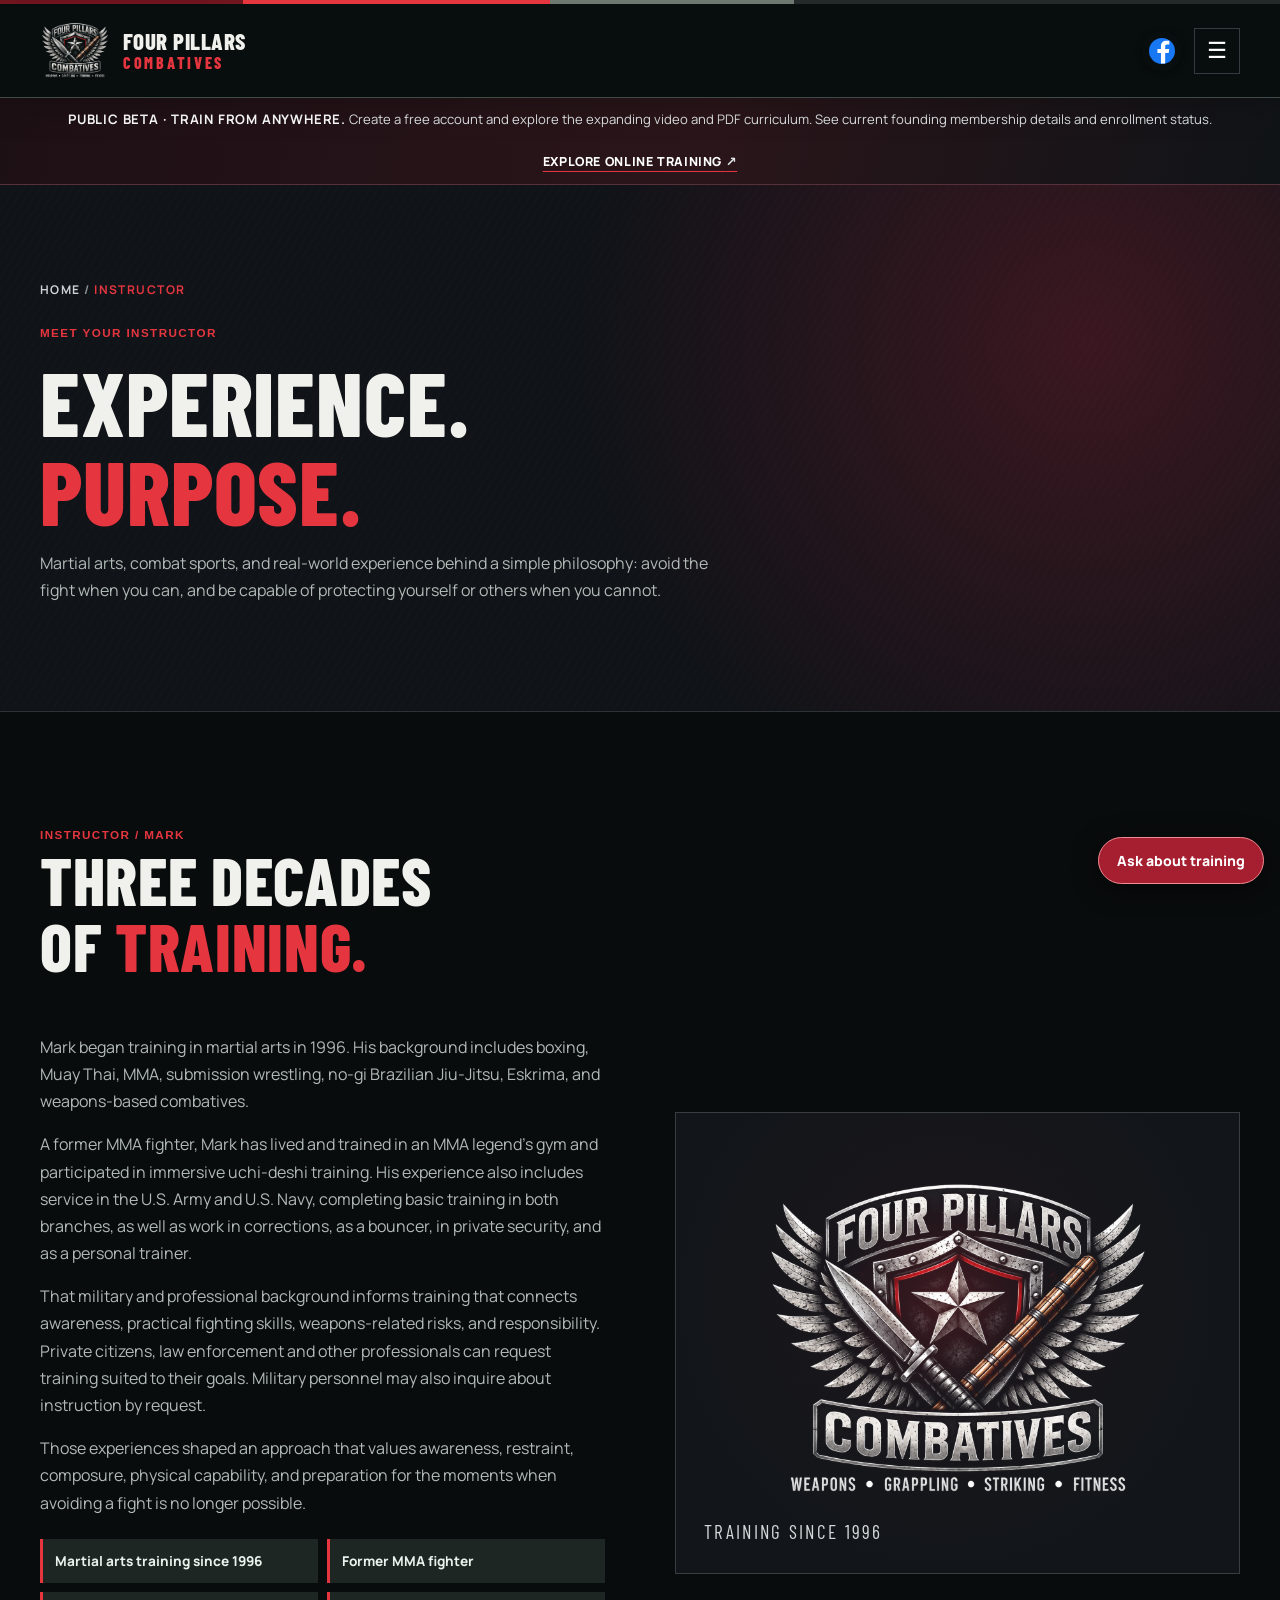
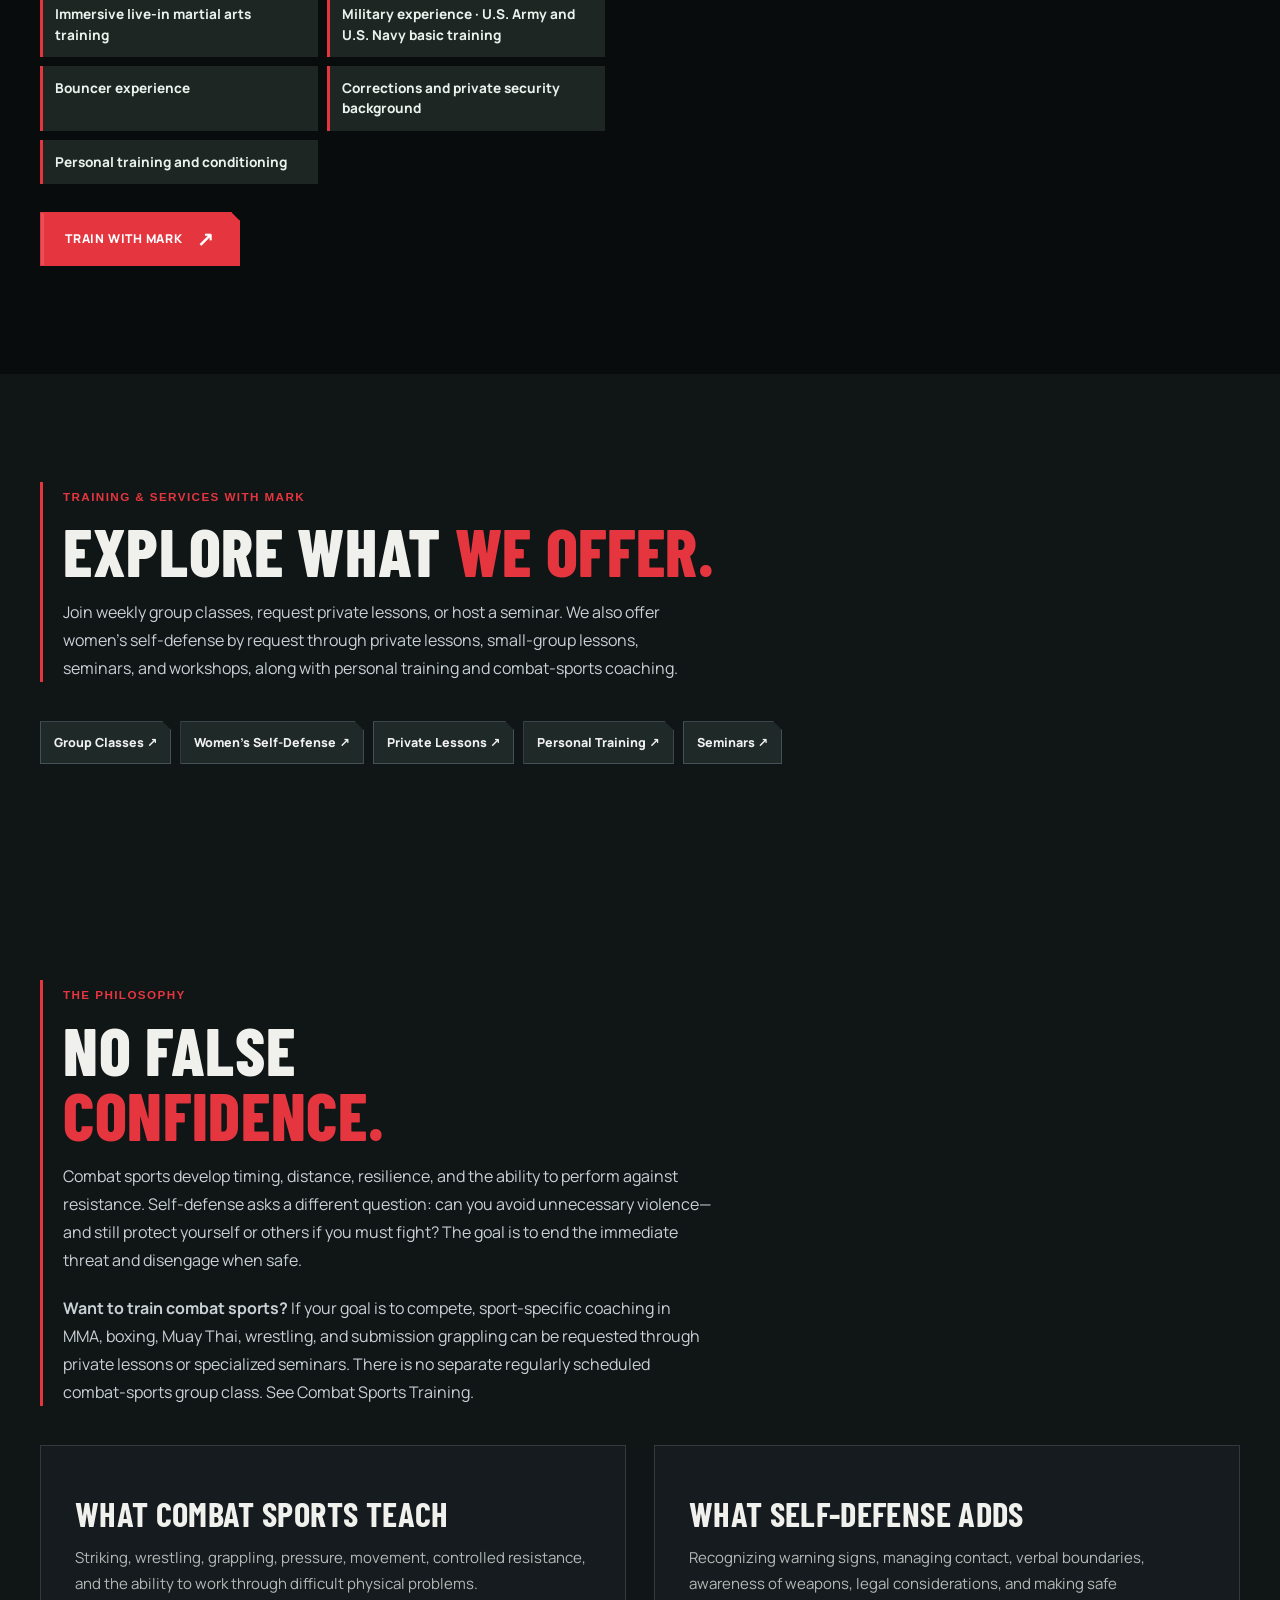
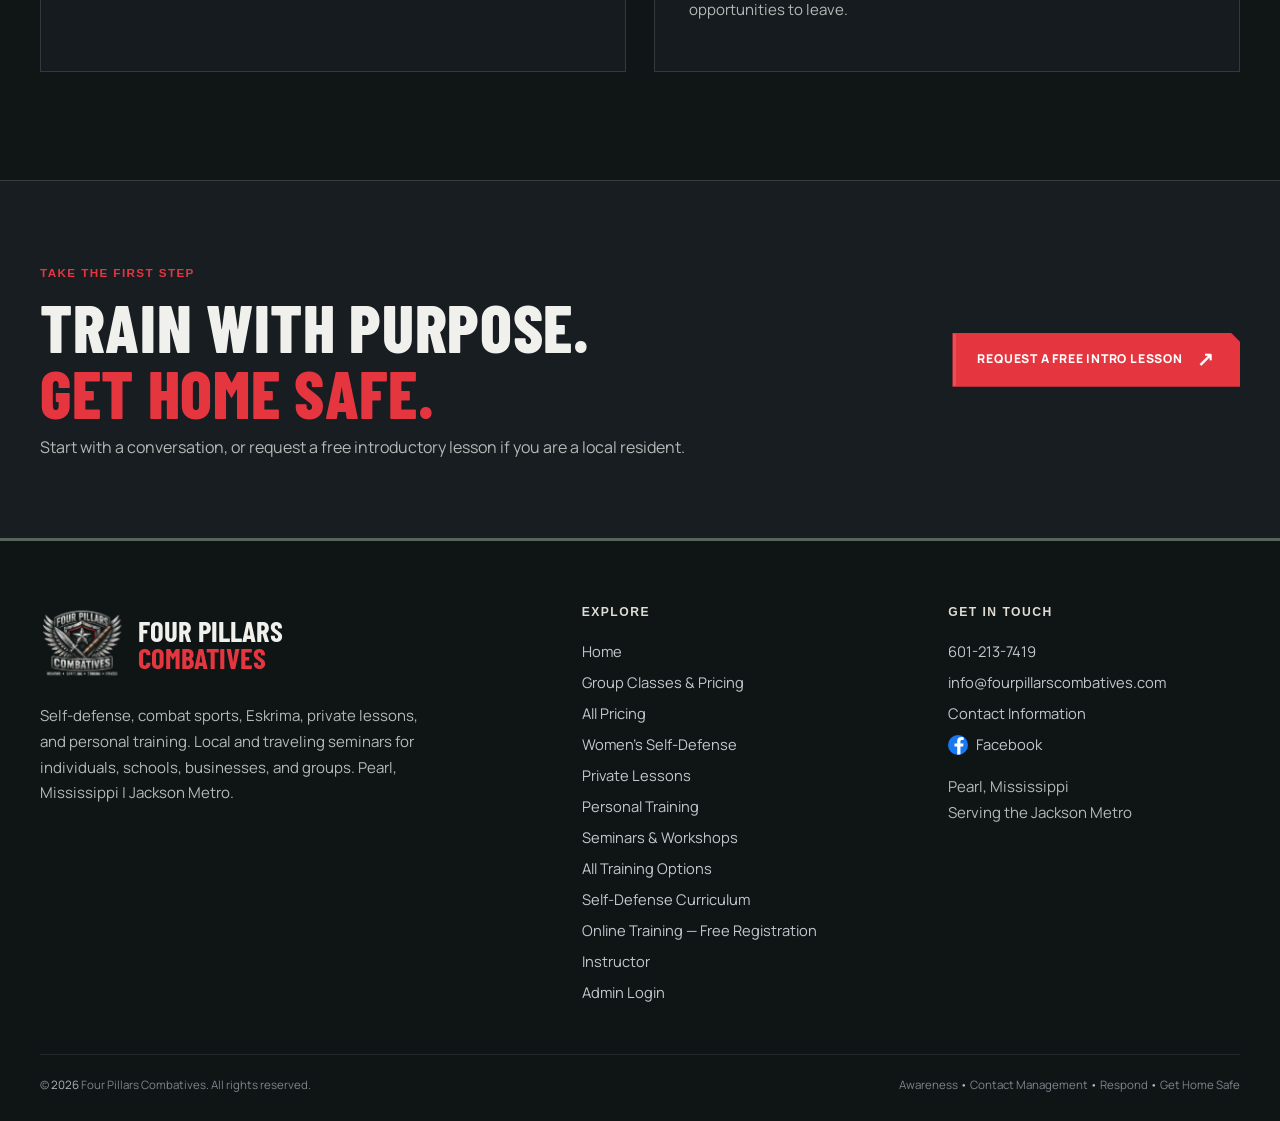
==== commit a116acbc: "Highlight military and bouncer experience in instructor profile" ====
--- a/about.html
+++ b/about.html
@@ -1,3 +1,3 @@
 <!DOCTYPE html>
 
-<html lang="en"><head><meta charset="utf-8"/><meta content="width=device-width,initial-scale=1" name="viewport"/><meta content="#090c10" name="theme-color"/><meta content="Meet Mark, a certified personal trainer who has trained in martial arts since 1996, with experience in MMA, Eskrima, wrestling and self-defense." name="description"/><title>About the Instructor | Four Pillars Combatives | Pearl</title><link href="https://fourpillarscombatives.com/about" rel="canonical"/><link href="/assets/fpc-logo-small.webp?v=20261109-logo" rel="icon" type="image/webp"/><meta content="website" property="og:type"/><meta content="About the Instructor | Four Pillars Combatives | Pearl" property="og:title"/><meta content="Meet Mark, a certified personal trainer who has trained in martial arts since 1996, with experience in MMA, Eskrima, wrestling and self-defense." property="og:description"/><meta content="https://fourpillarscombatives.com/assets/fpc-logo.webp" property="og:image"/><meta content="https://fourpillarscombatives.com/about" property="og:url"/><link href="assets/styles.css?v=20261110-clear-training-choices" rel="stylesheet"/><link href="assets/facebook-header.css" rel="stylesheet"/><link href="/assets/marketing.css" rel="stylesheet"/><link href="/assets/tactical.css?v=20261110-clear-training-choices" rel="stylesheet"/><link href="/assets/site-refresh.css?v=20261122-trust" rel="stylesheet"/></head><body><a class="skip-link" href="#main">Skip to main content</a><div class="topline"></div><header class="site-header"><div class="shell header-inner"><a aria-label="Four Pillars Combatives home" class="brand" href="/"><img alt="" class="brand-emblem" height="70" src="assets/fpc-logo-small.webp" width="70"/><span class="brand-label">Four Pillars<small>Combatives</small></span></a><button aria-controls="navigation" aria-expanded="false" aria-label="Open menu" class="menu-toggle" type="button">☰</button><nav aria-label="Main navigation" class="nav-links" id="navigation"><a href="/">Home</a><details class="nav-dropdown"><summary>Training<span aria-hidden="true" class="dropdown-chevron"></span></summary><div class="nav-dropdown-menu"><a href="/lessons">Group Classes</a><a href="/pricing">All Pricing</a><a href="/womens-self-defense">Women's Self-Defense</a><a href="/private-lessons">Private Lessons</a><a href="/pricing#live-video">Live Video Lessons</a><a href="/personal-training">Personal Training</a><a href="/private-lessons#combat-sports">Combat Sports</a><a href="/programs">All Training Options</a></div></details><a href="/training">Curriculum</a><a href="/seminars">Seminars</a><a class="nav-online" href="/online-training/">Online Training</a><a aria-current="page" href="/about">About</a><a href="/contact">Contact</a><a class="nav-cta" href="/contact#inquire">Get Started</a></nav><a aria-label="Visit Four Pillars Combatives on Facebook (opens in a new tab)" class="facebook-header-link" href="https://www.facebook.com/FourPillarsCombatives/" rel="noopener noreferrer" target="_blank"><img alt="" height="26" src="/assets/facebook.svg" style="width:26px;height:26px;display:block" width="26"/></a></div></header><div class="online-site-ribbon"><div class="shell"><span><strong>PUBLIC BETA · TRAIN FROM ANYWHERE.</strong> Create a free account and explore the expanding video and PDF curriculum. See current founding membership details and enrollment status.</span><a href="/online-training/">Explore Online Training <span aria-hidden="true">↗</span></a></div></div><main id="main"><section class="page-hero grain"><div class="shell"><div class="breadcrumb"><a href="/">Home</a> / <b>Instructor</b></div><div class="eyebrow">Meet your instructor</div><h1>EXPERIENCE.<br/><span class="red">PURPOSE.</span></h1><p>Martial arts, combat sports, and real-world experience behind a simple philosophy: avoid the fight when you can, and be capable of protecting yourself or others when you cannot.</p></div></section><section class="section"><div class="shell split"><div><span class="eyebrow">Instructor / Mark</span><h2>THREE DECADES<br/>OF <span class="red">TRAINING.</span></h2><p>Mark began training in martial arts in 1996. His background includes boxing, Muay Thai, MMA, submission wrestling, no-gi Brazilian Jiu-Jitsu, Eskrima, and weapons-based combatives.</p><p>A former MMA fighter, Mark has lived and trained in an MMA legend’s gym and participated in immersive uchi-deshi training. His experience also includes service in the U.S. Army and U.S. Navy, completing basic training in both branches, as well as work in corrections, as a bouncer, in private security, and as a personal trainer.</p><p>That military and professional background informs training that connects awareness, practical fighting skills, weapons-related risks, and responsibility. Private citizens, law enforcement and other professionals can request training suited to their goals. Military personnel may also inquire about instruction by request.</p><p>Those experiences shaped an approach that values awareness, restraint, composure, physical capability, and preparation for the moments when avoiding a fight is no longer possible.</p><ul class="about-credentials" aria-label="Instructor background highlights"><li>Martial arts training since 1996</li><li>Former MMA fighter</li><li>Immersive live-in martial arts training</li><li>U.S. Army and U.S. Navy basic training</li><li>Corrections and private security background</li><li>Personal training and conditioning</li></ul><a class="btn" href="/contact?service=Free+Intro+Lesson#inquire">Train with Mark <span class="arrow">↗</span></a></div><div class="details-graphic"><img alt="Four Pillars Combatives emblem" loading="lazy" src="assets/fpc-logo.webp"/><div class="details-graphic-label">Training since 1996</div></div></div></section><section class="section shade-section"><div class="shell"><div class="section-head"><span class="eyebrow">Training &amp; services with Mark</span><h2>EXPLORE WHAT <span class="red">WE OFFER.</span></h2><p>Join weekly group classes, request private lessons, or host a seminar. We also offer women’s self-defense by request through private lessons, small-group lessons, seminars, and workshops, along with personal training and combat-sports coaching.</p></div><div class="growth-quicklinks"><a href="/lessons">Group Classes ↗</a><a href="/womens-self-defense">Women’s Self-Defense ↗</a><a href="/private-lessons">Private Lessons ↗</a><a href="/personal-training">Personal Training ↗</a><a href="/seminars">Seminars ↗</a></div></div></section><section class="section shade-section"><div class="shell"><div class="section-head"><span class="eyebrow">The philosophy</span><h2>NO FALSE<br/><span class="red">CONFIDENCE.</span></h2><p>Combat sports develop timing, distance, resilience, and the ability to perform against resistance. Self-defense asks a different question: can you avoid unnecessary violence—and still protect yourself or others if you must fight? The goal is to end the immediate threat and disengage when safe.</p><p class="growth-subnote"><strong>Want to train combat sports?</strong> If your goal is to compete, sport-specific coaching in MMA, boxing, Muay Thai, wrestling, and submission grappling can be requested through private lessons or specialized seminars. There is no separate regularly scheduled combat-sports group class. <a href="/private-lessons#combat-sports">See Combat Sports Training</a>.</p></div><div class="two-grid"><div class="feature"><h3>WHAT COMBAT SPORTS TEACH</h3><p>Striking, wrestling, grappling, pressure, movement, controlled resistance, and the ability to work through difficult physical problems.</p></div><div class="feature"><h3>WHAT SELF-DEFENSE ADDS</h3><p>Recognizing warning signs, managing contact, verbal boundaries, awareness of weapons, legal considerations, and making safe opportunities to leave.</p></div></div></div></section></main><section class="cta"><div class="shell cta-inner"><div><span class="eyebrow">Take the first step</span><h2>TRAIN WITH PURPOSE.<br/><span class="red">GET HOME SAFE.</span></h2><p>Start with a conversation, or request a free introductory lesson if you are a local resident.</p></div><a class="btn" href="/contact?service=Free+Intro+Lesson#inquire">Request a free intro lesson <span aria-hidden="true" class="arrow">↗</span></a></div></section><footer class="site-footer"><div class="shell"><div class="footer-columns"><div><a class="footer-brand" href="/"><img alt="Four Pillars Combatives emblem" loading="lazy" src="assets/fpc-logo-small.webp"/><strong>Four Pillars<br/><em>Combatives</em></strong></a><p>Self-defense, combat sports, Eskrima, private lessons, and personal training. Local and traveling seminars for individuals, schools, businesses, and groups. Pearl, Mississippi | Jackson Metro.</p></div><div><div class="footer-title">Explore</div><div class="footer-links"><a href="/">Home</a><a href="/lessons">Group Classes &amp; Pricing</a><a href="/pricing">All Pricing</a><a href="/womens-self-defense">Women's Self-Defense</a><a href="/private-lessons">Private Lessons</a><a href="/personal-training">Personal Training</a><a href="/seminars">Seminars &amp; Workshops</a><a href="/programs">All Training Options</a><a href="/training">Self-Defense Curriculum</a><a href="/online-training/">Online Training — Free Registration</a><a href="/about">Instructor</a></div></div><div><div class="footer-title">Get in touch</div><div class="footer-links"><a href="tel:6012137419">601-213-7419</a><a href="mailto:info@fourpillarscombatives.com">info@fourpillarscombatives.com</a><a href="/contact">Contact Information</a><a aria-label="Visit Four Pillars Combatives on Facebook (opens in a new tab)" href="https://www.facebook.com/FourPillarsCombatives/" target="_blank" rel="noopener noreferrer" style="display:flex;align-items:center;gap:8px"><img src="/assets/facebook.svg" alt="" width="20" height="20" loading="lazy" style="width:20px;height:20px;display:block"/>Facebook</a></div><p>Pearl, Mississippi<br/>Serving the Jackson Metro</p></div></div><div class="footer-bottom"><div>© <span id="year">2026</span> Four Pillars Combatives. All rights reserved.</div><div>Awareness<span> • </span>Contact Management<span> • </span>Respond<span> • </span>Get Home Safe</div></div></div></footer><script defer="" src="assets/site.js?v=20261109-ux-audit"></script><script>document.getElementById('year').textContent=new Date().getFullYear()</script><script async="" src="https://cdn.ywxi.net/js/1.js" type="text/javascript"></script></body></html>+<html lang="en"><head><meta charset="utf-8"/><meta content="width=device-width,initial-scale=1" name="viewport"/><meta content="#090c10" name="theme-color"/><meta content="Meet Mark, a certified personal trainer who has trained in martial arts since 1996, with experience in MMA, Eskrima, wrestling and self-defense." name="description"/><title>About the Instructor | Four Pillars Combatives | Pearl</title><link href="https://fourpillarscombatives.com/about" rel="canonical"/><link href="/assets/fpc-logo-small.webp?v=20261109-logo" rel="icon" type="image/webp"/><meta content="website" property="og:type"/><meta content="About the Instructor | Four Pillars Combatives | Pearl" property="og:title"/><meta content="Meet Mark, a certified personal trainer who has trained in martial arts since 1996, with experience in MMA, Eskrima, wrestling and self-defense." property="og:description"/><meta content="https://fourpillarscombatives.com/assets/fpc-logo.webp" property="og:image"/><meta content="https://fourpillarscombatives.com/about" property="og:url"/><link href="assets/styles.css?v=20261110-clear-training-choices" rel="stylesheet"/><link href="assets/facebook-header.css" rel="stylesheet"/><link href="/assets/marketing.css" rel="stylesheet"/><link href="/assets/tactical.css?v=20261110-clear-training-choices" rel="stylesheet"/><link href="/assets/site-refresh.css?v=20261122-trust" rel="stylesheet"/></head><body><a class="skip-link" href="#main">Skip to main content</a><div class="topline"></div><header class="site-header"><div class="shell header-inner"><a aria-label="Four Pillars Combatives home" class="brand" href="/"><img alt="" class="brand-emblem" height="70" src="assets/fpc-logo-small.webp" width="70"/><span class="brand-label">Four Pillars<small>Combatives</small></span></a><button aria-controls="navigation" aria-expanded="false" aria-label="Open menu" class="menu-toggle" type="button">☰</button><nav aria-label="Main navigation" class="nav-links" id="navigation"><a href="/">Home</a><details class="nav-dropdown"><summary>Training<span aria-hidden="true" class="dropdown-chevron"></span></summary><div class="nav-dropdown-menu"><a href="/lessons">Group Classes</a><a href="/pricing">All Pricing</a><a href="/womens-self-defense">Women's Self-Defense</a><a href="/private-lessons">Private Lessons</a><a href="/pricing#live-video">Live Video Lessons</a><a href="/personal-training">Personal Training</a><a href="/private-lessons#combat-sports">Combat Sports</a><a href="/programs">All Training Options</a></div></details><a href="/training">Curriculum</a><a href="/seminars">Seminars</a><a class="nav-online" href="/online-training/">Online Training</a><a aria-current="page" href="/about">About</a><a href="/contact">Contact</a><a class="nav-cta" href="/contact#inquire">Get Started</a></nav><a aria-label="Visit Four Pillars Combatives on Facebook (opens in a new tab)" class="facebook-header-link" href="https://www.facebook.com/FourPillarsCombatives/" rel="noopener noreferrer" target="_blank"><img alt="" height="26" src="/assets/facebook.svg" style="width:26px;height:26px;display:block" width="26"/></a></div></header><div class="online-site-ribbon"><div class="shell"><span><strong>PUBLIC BETA · TRAIN FROM ANYWHERE.</strong> Create a free account and explore the expanding video and PDF curriculum. See current founding membership details and enrollment status.</span><a href="/online-training/">Explore Online Training <span aria-hidden="true">↗</span></a></div></div><main id="main"><section class="page-hero grain"><div class="shell"><div class="breadcrumb"><a href="/">Home</a> / <b>Instructor</b></div><div class="eyebrow">Meet your instructor</div><h1>EXPERIENCE.<br/><span class="red">PURPOSE.</span></h1><p>Martial arts, combat sports, and real-world experience behind a simple philosophy: avoid the fight when you can, and be capable of protecting yourself or others when you cannot.</p></div></section><section class="section"><div class="shell split"><div><span class="eyebrow">Instructor / Mark</span><h2>THREE DECADES<br/>OF <span class="red">TRAINING.</span></h2><p>Mark began training in martial arts in 1996. His background includes boxing, Muay Thai, MMA, submission wrestling, no-gi Brazilian Jiu-Jitsu, Eskrima, and weapons-based combatives.</p><p>A former MMA fighter, Mark has lived and trained in an MMA legend’s gym and participated in immersive uchi-deshi training. His experience also includes service in the U.S. Army and U.S. Navy, completing basic training in both branches, as well as work in corrections, as a bouncer, in private security, and as a personal trainer.</p><p>That military and professional background informs training that connects awareness, practical fighting skills, weapons-related risks, and responsibility. Private citizens, law enforcement and other professionals can request training suited to their goals. Military personnel may also inquire about instruction by request.</p><p>Those experiences shaped an approach that values awareness, restraint, composure, physical capability, and preparation for the moments when avoiding a fight is no longer possible.</p><ul class="about-credentials" aria-label="Instructor background highlights"><li>Martial arts training since 1996</li><li>Former MMA fighter</li><li>Immersive live-in martial arts training</li><li>Military experience · U.S. Army and U.S. Navy basic training</li><li>Bouncer experience</li><li>Corrections and private security background</li><li>Personal training and conditioning</li></ul><a class="btn" href="/contact?service=Free+Intro+Lesson#inquire">Train with Mark <span class="arrow">↗</span></a></div><div class="details-graphic"><img alt="Four Pillars Combatives emblem" loading="lazy" src="assets/fpc-logo.webp"/><div class="details-graphic-label">Training since 1996</div></div></div></section><section class="section shade-section"><div class="shell"><div class="section-head"><span class="eyebrow">Training &amp; services with Mark</span><h2>EXPLORE WHAT <span class="red">WE OFFER.</span></h2><p>Join weekly group classes, request private lessons, or host a seminar. We also offer women’s self-defense by request through private lessons, small-group lessons, seminars, and workshops, along with personal training and combat-sports coaching.</p></div><div class="growth-quicklinks"><a href="/lessons">Group Classes ↗</a><a href="/womens-self-defense">Women’s Self-Defense ↗</a><a href="/private-lessons">Private Lessons ↗</a><a href="/personal-training">Personal Training ↗</a><a href="/seminars">Seminars ↗</a></div></div></section><section class="section shade-section"><div class="shell"><div class="section-head"><span class="eyebrow">The philosophy</span><h2>NO FALSE<br/><span class="red">CONFIDENCE.</span></h2><p>Combat sports develop timing, distance, resilience, and the ability to perform against resistance. Self-defense asks a different question: can you avoid unnecessary violence—and still protect yourself or others if you must fight? The goal is to end the immediate threat and disengage when safe.</p><p class="growth-subnote"><strong>Want to train combat sports?</strong> If your goal is to compete, sport-specific coaching in MMA, boxing, Muay Thai, wrestling, and submission grappling can be requested through private lessons or specialized seminars. There is no separate regularly scheduled combat-sports group class. <a href="/private-lessons#combat-sports">See Combat Sports Training</a>.</p></div><div class="two-grid"><div class="feature"><h3>WHAT COMBAT SPORTS TEACH</h3><p>Striking, wrestling, grappling, pressure, movement, controlled resistance, and the ability to work through difficult physical problems.</p></div><div class="feature"><h3>WHAT SELF-DEFENSE ADDS</h3><p>Recognizing warning signs, managing contact, verbal boundaries, awareness of weapons, legal considerations, and making safe opportunities to leave.</p></div></div></div></section></main><section class="cta"><div class="shell cta-inner"><div><span class="eyebrow">Take the first step</span><h2>TRAIN WITH PURPOSE.<br/><span class="red">GET HOME SAFE.</span></h2><p>Start with a conversation, or request a free introductory lesson if you are a local resident.</p></div><a class="btn" href="/contact?service=Free+Intro+Lesson#inquire">Request a free intro lesson <span aria-hidden="true" class="arrow">↗</span></a></div></section><footer class="site-footer"><div class="shell"><div class="footer-columns"><div><a class="footer-brand" href="/"><img alt="Four Pillars Combatives emblem" loading="lazy" src="assets/fpc-logo-small.webp"/><strong>Four Pillars<br/><em>Combatives</em></strong></a><p>Self-defense, combat sports, Eskrima, private lessons, and personal training. Local and traveling seminars for individuals, schools, businesses, and groups. Pearl, Mississippi | Jackson Metro.</p></div><div><div class="footer-title">Explore</div><div class="footer-links"><a href="/">Home</a><a href="/lessons">Group Classes &amp; Pricing</a><a href="/pricing">All Pricing</a><a href="/womens-self-defense">Women's Self-Defense</a><a href="/private-lessons">Private Lessons</a><a href="/personal-training">Personal Training</a><a href="/seminars">Seminars &amp; Workshops</a><a href="/programs">All Training Options</a><a href="/training">Self-Defense Curriculum</a><a href="/online-training/">Online Training — Free Registration</a><a href="/about">Instructor</a></div></div><div><div class="footer-title">Get in touch</div><div class="footer-links"><a href="tel:6012137419">601-213-7419</a><a href="mailto:info@fourpillarscombatives.com">info@fourpillarscombatives.com</a><a href="/contact">Contact Information</a><a aria-label="Visit Four Pillars Combatives on Facebook (opens in a new tab)" href="https://www.facebook.com/FourPillarsCombatives/" target="_blank" rel="noopener noreferrer" style="display:flex;align-items:center;gap:8px"><img src="/assets/facebook.svg" alt="" width="20" height="20" loading="lazy" style="width:20px;height:20px;display:block"/>Facebook</a></div><p>Pearl, Mississippi<br/>Serving the Jackson Metro</p></div></div><div class="footer-bottom"><div>© <span id="year">2026</span> Four Pillars Combatives. All rights reserved.</div><div>Awareness<span> • </span>Contact Management<span> • </span>Respond<span> • </span>Get Home Safe</div></div></div></footer><script defer="" src="assets/site.js?v=20261109-ux-audit"></script><script>document.getElementById('year').textContent=new Date().getFullYear()</script><script async="" src="https://cdn.ywxi.net/js/1.js" type="text/javascript"></script></body></html>
--- a/assets/site-refresh.css
+++ b/assets/site-refresh.css
@@ -37,4 +37,24 @@
 .about-credentials li{padding:12px;background:#1d2623;border-left:3px solid #e53640;color:#eaf0eb;font-size:.85rem;line-height:1.5;font-weight:750}
 @media(max-width:1000px){.home-curriculum .home-five-grid{grid-template-columns:repeat(3,minmax(0,1fr))}}
 @media(max-width:800px){.home-trust-layout,.home-feedback .feedback-layout{grid-template-columns:1fr}.home-trust-visual{min-height:260px;padding:23px}.home-trust-visual img{width:150px}.home-curriculum .home-five-grid{grid-template-columns:repeat(2,minmax(0,1fr))}}
-@media(max-width:600px){.home-trust .trust-actions{flex-direction:column}.home-trust .trust-actions .btn{width:100%}.home-trust .trust-facts li{width:100%}.home-trust-visual{min-height:270px}.home-curriculum .home-five-grid li{padding:16px 13px;min-height:116px}.home-feedback .feedback-card{padding:20px}.contact-entry{padding:17px}.contact-entry-links{flex-direction:column}.contact-entry-links a{width:100%;justify-content:center}.about-credentials{grid-template-columns:1fr}}+@media(max-width:600px){.home-trust .trust-actions{flex-direction:column}.home-trust .trust-actions .btn{width:100%}.home-trust .trust-facts li{width:100%}.home-trust-visual{min-height:270px}.home-curriculum .home-five-grid li{padding:16px 13px;min-height:116px}.home-feedback .feedback-card{padding:20px}.contact-entry{padding:17px}.contact-entry-links{flex-direction:column}.contact-entry-links a{width:100%;justify-content:center}.about-credentials{grid-template-columns:1fr}}
+.home-curriculum-details{border:1px solid #4b5c54;background:#17201b;margin:0 0 26px}
+.home-curriculum-details summary{list-style:none;cursor:pointer;padding:17px 21px;color:#f3f5f1;font-weight:800;display:flex;justify-content:space-between;align-items:center;gap:15px}
+.home-curriculum-details summary::-webkit-details-marker{display:none}
+.home-curriculum-details summary span{color:#e53640;font-size:1.55rem}
+.home-curriculum-details[open] summary span{transform:rotate(45deg)}
+.home-curriculum-expand{padding:0 20px 20px}
+.home-curriculum-expand .training-steps-five{grid-template-columns:repeat(auto-fit,minmax(min(100%,190px),1fr))}
+.home-curriculum-expand .growth-subnote{color:#c6d2ce}
+@media(max-width:600px){.home-curriculum-expand .training-steps-five{grid-template-columns:1fr}}
+
+/* Public, attributed Google review excerpts; no invented names or ratings. */
+.google-review-rating{display:flex;align-items:center;gap:10px 13px;flex-wrap:wrap;color:#f0f2ef;margin:0 0 18px}
+.google-review-rating span{color:#f3bd4b;letter-spacing:.1em;font-size:1.14rem;white-space:nowrap}
+.google-review-rating strong{color:#f8f8f6;font-size:1.1rem}
+.google-review-rating small{flex-basis:100%;color:#bbc8c0;font-size:.76rem}
+.google-review-quotes{display:grid;gap:13px;margin:0 0 19px}
+.google-review-quotes figure{margin:0;padding:18px;background:#121b1a;border-left:2px solid #d33b46}
+.google-review-quotes blockquote{margin:0;color:#f0f2ed;font-size:.95rem;line-height:1.6}
+.google-review-quotes figcaption{color:#adbdb5;font-size:.75rem;margin-top:8px}
+.google-review-disclaimer{font-size:.71rem;margin:14px 0 0;color:#a9b7ae;line-height:1.5}
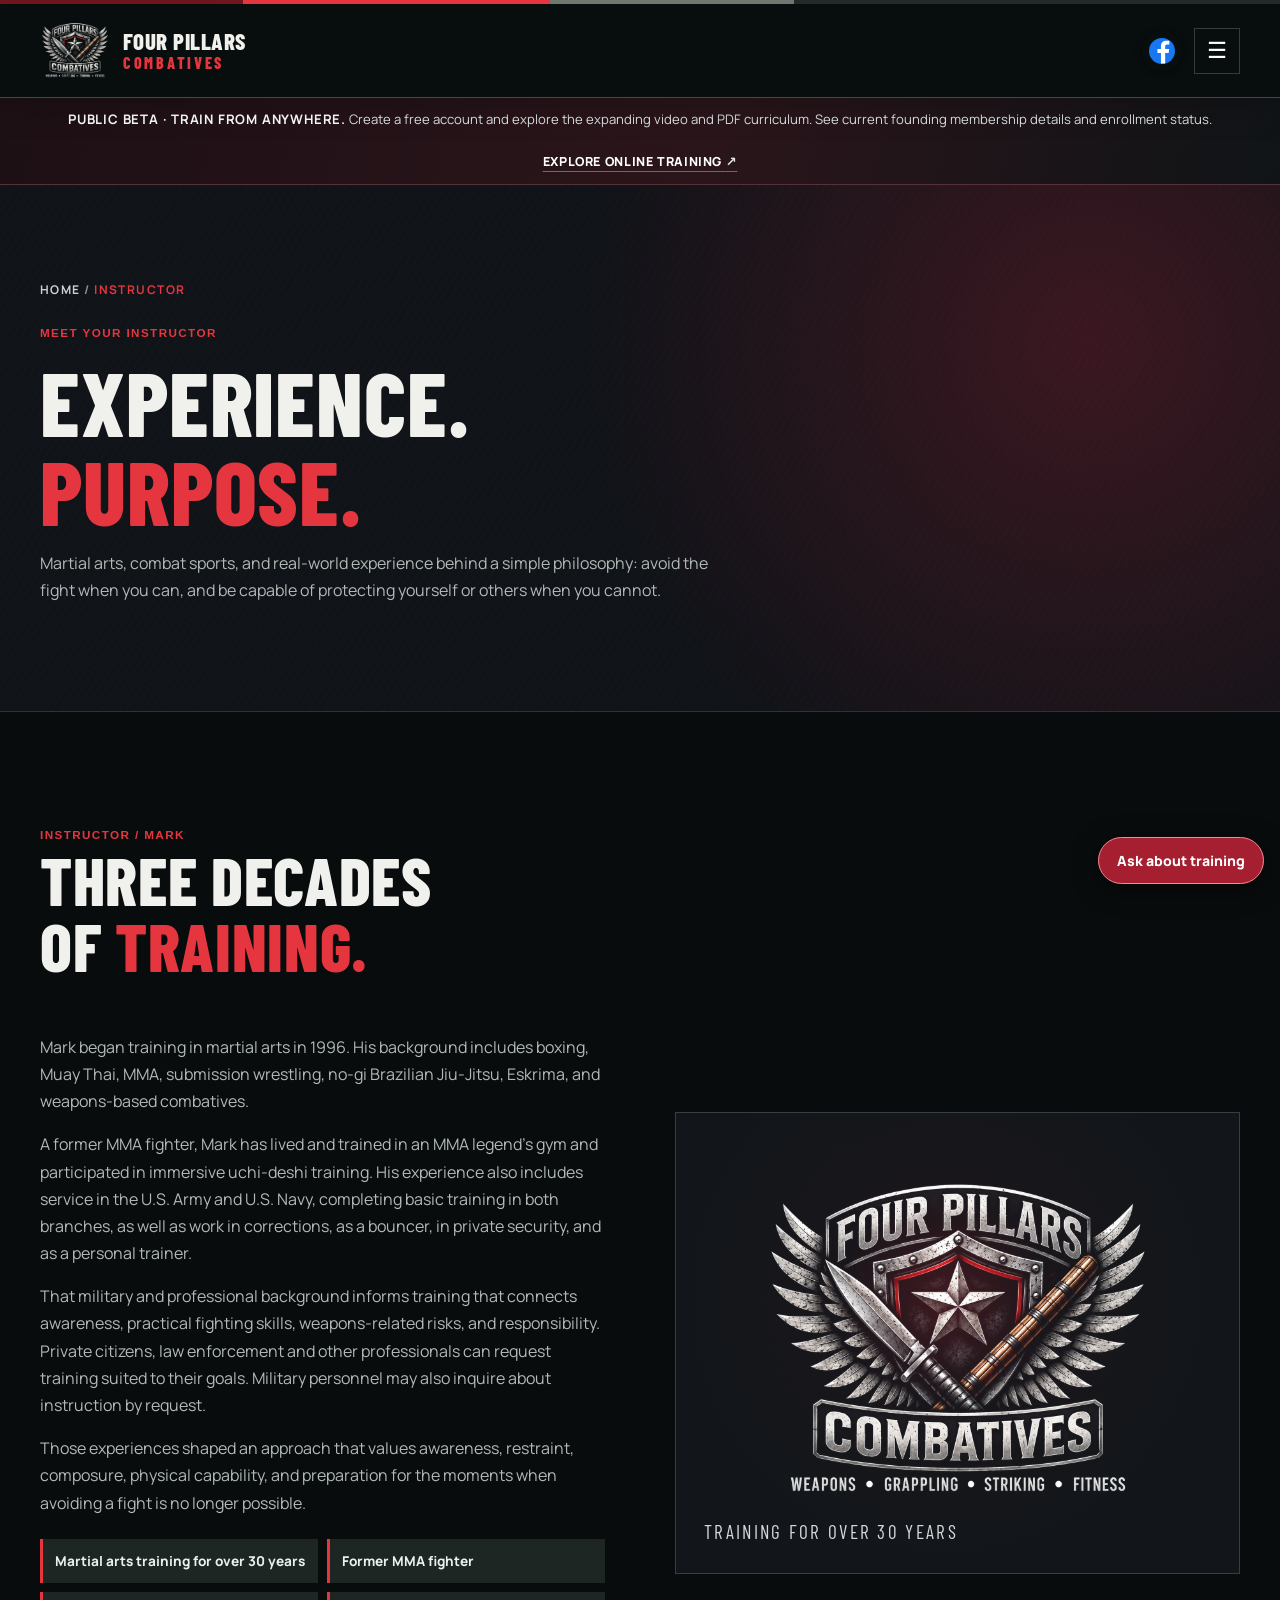
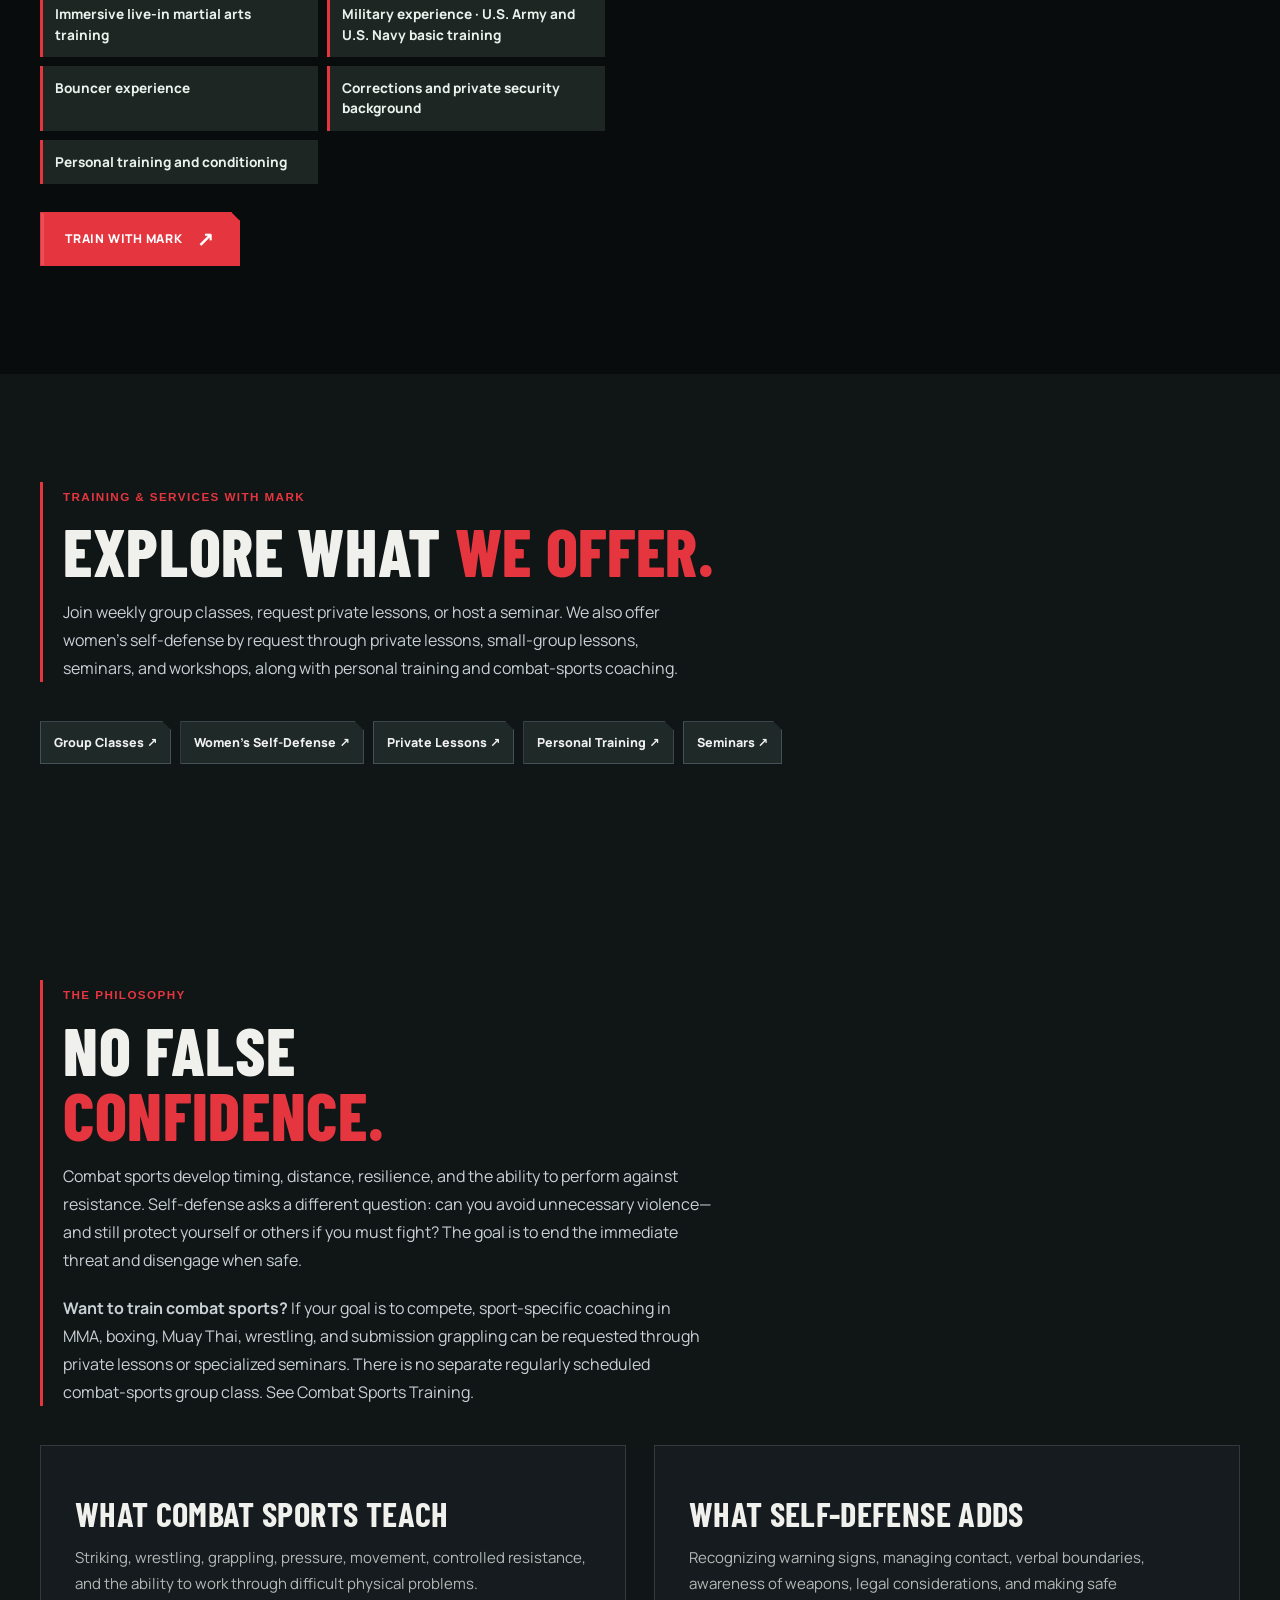
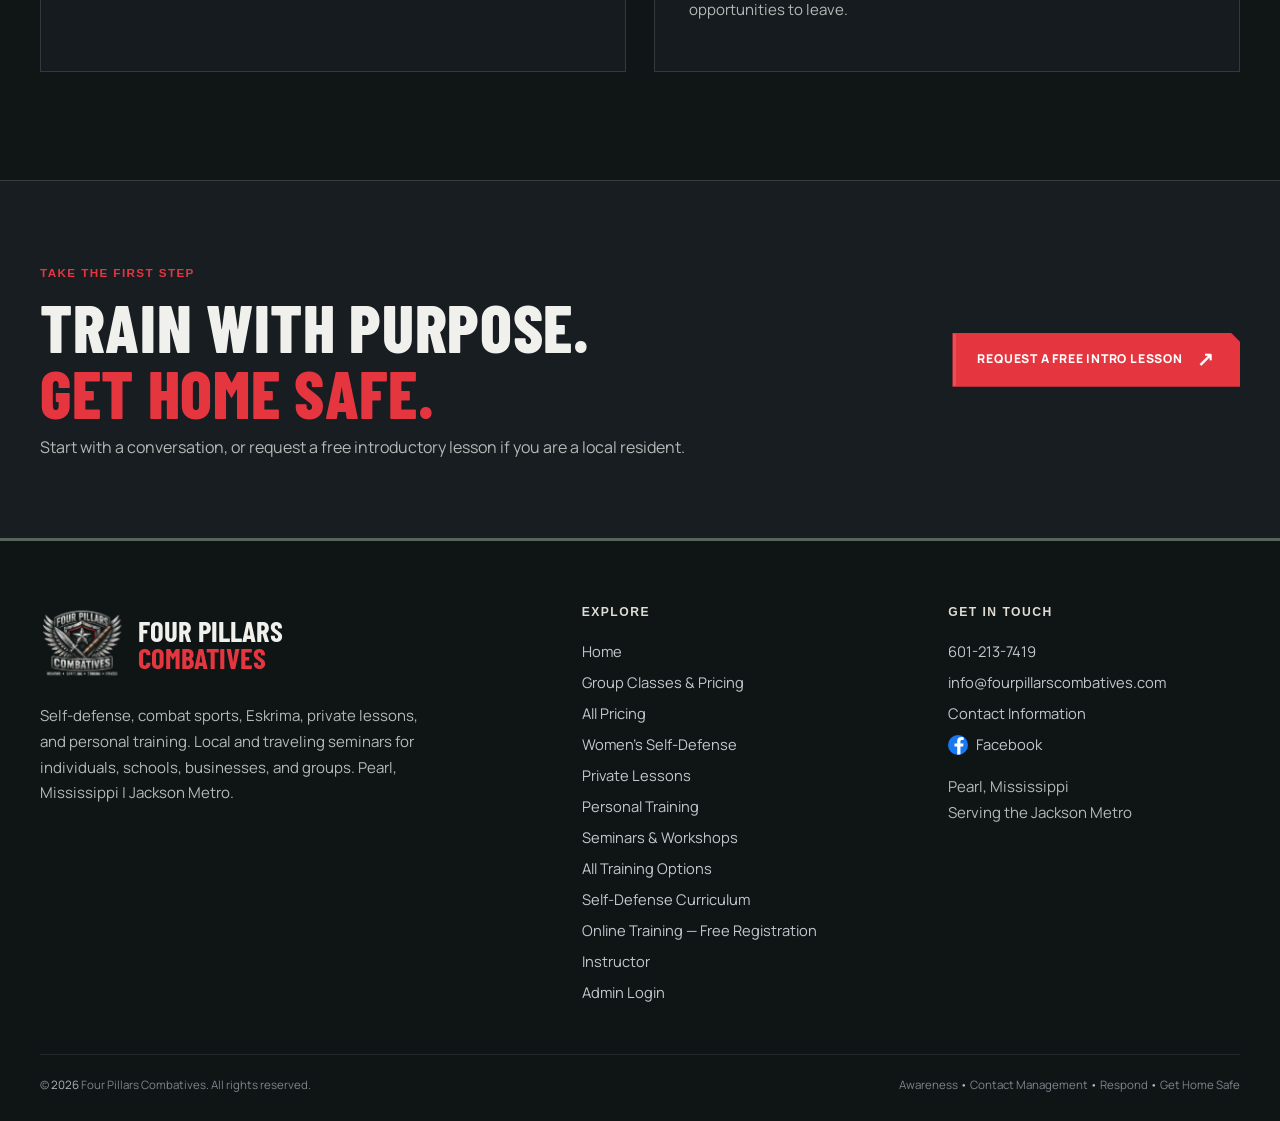
==== commit 8f114454: "Describe Mark's training experience as over 30 years" ====
--- a/about.html
+++ b/about.html
@@ -1,3 +1,3 @@
 <!DOCTYPE html>
 
-<html lang="en"><head><meta charset="utf-8"/><meta content="width=device-width,initial-scale=1" name="viewport"/><meta content="#090c10" name="theme-color"/><meta content="Meet Mark, a certified personal trainer who has trained in martial arts since 1996, with experience in MMA, Eskrima, wrestling and self-defense." name="description"/><title>About the Instructor | Four Pillars Combatives | Pearl</title><link href="https://fourpillarscombatives.com/about" rel="canonical"/><link href="/assets/fpc-logo-small.webp?v=20261109-logo" rel="icon" type="image/webp"/><meta content="website" property="og:type"/><meta content="About the Instructor | Four Pillars Combatives | Pearl" property="og:title"/><meta content="Meet Mark, a certified personal trainer who has trained in martial arts since 1996, with experience in MMA, Eskrima, wrestling and self-defense." property="og:description"/><meta content="https://fourpillarscombatives.com/assets/fpc-logo.webp" property="og:image"/><meta content="https://fourpillarscombatives.com/about" property="og:url"/><link href="assets/styles.css?v=20261110-clear-training-choices" rel="stylesheet"/><link href="assets/facebook-header.css" rel="stylesheet"/><link href="/assets/marketing.css" rel="stylesheet"/><link href="/assets/tactical.css?v=20261110-clear-training-choices" rel="stylesheet"/><link href="/assets/site-refresh.css?v=20261122-trust" rel="stylesheet"/></head><body><a class="skip-link" href="#main">Skip to main content</a><div class="topline"></div><header class="site-header"><div class="shell header-inner"><a aria-label="Four Pillars Combatives home" class="brand" href="/"><img alt="" class="brand-emblem" height="70" src="assets/fpc-logo-small.webp" width="70"/><span class="brand-label">Four Pillars<small>Combatives</small></span></a><button aria-controls="navigation" aria-expanded="false" aria-label="Open menu" class="menu-toggle" type="button">☰</button><nav aria-label="Main navigation" class="nav-links" id="navigation"><a href="/">Home</a><details class="nav-dropdown"><summary>Training<span aria-hidden="true" class="dropdown-chevron"></span></summary><div class="nav-dropdown-menu"><a href="/lessons">Group Classes</a><a href="/pricing">All Pricing</a><a href="/womens-self-defense">Women's Self-Defense</a><a href="/private-lessons">Private Lessons</a><a href="/pricing#live-video">Live Video Lessons</a><a href="/personal-training">Personal Training</a><a href="/private-lessons#combat-sports">Combat Sports</a><a href="/programs">All Training Options</a></div></details><a href="/training">Curriculum</a><a href="/seminars">Seminars</a><a class="nav-online" href="/online-training/">Online Training</a><a aria-current="page" href="/about">About</a><a href="/contact">Contact</a><a class="nav-cta" href="/contact#inquire">Get Started</a></nav><a aria-label="Visit Four Pillars Combatives on Facebook (opens in a new tab)" class="facebook-header-link" href="https://www.facebook.com/FourPillarsCombatives/" rel="noopener noreferrer" target="_blank"><img alt="" height="26" src="/assets/facebook.svg" style="width:26px;height:26px;display:block" width="26"/></a></div></header><div class="online-site-ribbon"><div class="shell"><span><strong>PUBLIC BETA · TRAIN FROM ANYWHERE.</strong> Create a free account and explore the expanding video and PDF curriculum. See current founding membership details and enrollment status.</span><a href="/online-training/">Explore Online Training <span aria-hidden="true">↗</span></a></div></div><main id="main"><section class="page-hero grain"><div class="shell"><div class="breadcrumb"><a href="/">Home</a> / <b>Instructor</b></div><div class="eyebrow">Meet your instructor</div><h1>EXPERIENCE.<br/><span class="red">PURPOSE.</span></h1><p>Martial arts, combat sports, and real-world experience behind a simple philosophy: avoid the fight when you can, and be capable of protecting yourself or others when you cannot.</p></div></section><section class="section"><div class="shell split"><div><span class="eyebrow">Instructor / Mark</span><h2>THREE DECADES<br/>OF <span class="red">TRAINING.</span></h2><p>Mark began training in martial arts in 1996. His background includes boxing, Muay Thai, MMA, submission wrestling, no-gi Brazilian Jiu-Jitsu, Eskrima, and weapons-based combatives.</p><p>A former MMA fighter, Mark has lived and trained in an MMA legend’s gym and participated in immersive uchi-deshi training. His experience also includes service in the U.S. Army and U.S. Navy, completing basic training in both branches, as well as work in corrections, as a bouncer, in private security, and as a personal trainer.</p><p>That military and professional background informs training that connects awareness, practical fighting skills, weapons-related risks, and responsibility. Private citizens, law enforcement and other professionals can request training suited to their goals. Military personnel may also inquire about instruction by request.</p><p>Those experiences shaped an approach that values awareness, restraint, composure, physical capability, and preparation for the moments when avoiding a fight is no longer possible.</p><ul class="about-credentials" aria-label="Instructor background highlights"><li>Martial arts training since 1996</li><li>Former MMA fighter</li><li>Immersive live-in martial arts training</li><li>Military experience · U.S. Army and U.S. Navy basic training</li><li>Bouncer experience</li><li>Corrections and private security background</li><li>Personal training and conditioning</li></ul><a class="btn" href="/contact?service=Free+Intro+Lesson#inquire">Train with Mark <span class="arrow">↗</span></a></div><div class="details-graphic"><img alt="Four Pillars Combatives emblem" loading="lazy" src="assets/fpc-logo.webp"/><div class="details-graphic-label">Training since 1996</div></div></div></section><section class="section shade-section"><div class="shell"><div class="section-head"><span class="eyebrow">Training &amp; services with Mark</span><h2>EXPLORE WHAT <span class="red">WE OFFER.</span></h2><p>Join weekly group classes, request private lessons, or host a seminar. We also offer women’s self-defense by request through private lessons, small-group lessons, seminars, and workshops, along with personal training and combat-sports coaching.</p></div><div class="growth-quicklinks"><a href="/lessons">Group Classes ↗</a><a href="/womens-self-defense">Women’s Self-Defense ↗</a><a href="/private-lessons">Private Lessons ↗</a><a href="/personal-training">Personal Training ↗</a><a href="/seminars">Seminars ↗</a></div></div></section><section class="section shade-section"><div class="shell"><div class="section-head"><span class="eyebrow">The philosophy</span><h2>NO FALSE<br/><span class="red">CONFIDENCE.</span></h2><p>Combat sports develop timing, distance, resilience, and the ability to perform against resistance. Self-defense asks a different question: can you avoid unnecessary violence—and still protect yourself or others if you must fight? The goal is to end the immediate threat and disengage when safe.</p><p class="growth-subnote"><strong>Want to train combat sports?</strong> If your goal is to compete, sport-specific coaching in MMA, boxing, Muay Thai, wrestling, and submission grappling can be requested through private lessons or specialized seminars. There is no separate regularly scheduled combat-sports group class. <a href="/private-lessons#combat-sports">See Combat Sports Training</a>.</p></div><div class="two-grid"><div class="feature"><h3>WHAT COMBAT SPORTS TEACH</h3><p>Striking, wrestling, grappling, pressure, movement, controlled resistance, and the ability to work through difficult physical problems.</p></div><div class="feature"><h3>WHAT SELF-DEFENSE ADDS</h3><p>Recognizing warning signs, managing contact, verbal boundaries, awareness of weapons, legal considerations, and making safe opportunities to leave.</p></div></div></div></section></main><section class="cta"><div class="shell cta-inner"><div><span class="eyebrow">Take the first step</span><h2>TRAIN WITH PURPOSE.<br/><span class="red">GET HOME SAFE.</span></h2><p>Start with a conversation, or request a free introductory lesson if you are a local resident.</p></div><a class="btn" href="/contact?service=Free+Intro+Lesson#inquire">Request a free intro lesson <span aria-hidden="true" class="arrow">↗</span></a></div></section><footer class="site-footer"><div class="shell"><div class="footer-columns"><div><a class="footer-brand" href="/"><img alt="Four Pillars Combatives emblem" loading="lazy" src="assets/fpc-logo-small.webp"/><strong>Four Pillars<br/><em>Combatives</em></strong></a><p>Self-defense, combat sports, Eskrima, private lessons, and personal training. Local and traveling seminars for individuals, schools, businesses, and groups. Pearl, Mississippi | Jackson Metro.</p></div><div><div class="footer-title">Explore</div><div class="footer-links"><a href="/">Home</a><a href="/lessons">Group Classes &amp; Pricing</a><a href="/pricing">All Pricing</a><a href="/womens-self-defense">Women's Self-Defense</a><a href="/private-lessons">Private Lessons</a><a href="/personal-training">Personal Training</a><a href="/seminars">Seminars &amp; Workshops</a><a href="/programs">All Training Options</a><a href="/training">Self-Defense Curriculum</a><a href="/online-training/">Online Training — Free Registration</a><a href="/about">Instructor</a></div></div><div><div class="footer-title">Get in touch</div><div class="footer-links"><a href="tel:6012137419">601-213-7419</a><a href="mailto:info@fourpillarscombatives.com">info@fourpillarscombatives.com</a><a href="/contact">Contact Information</a><a aria-label="Visit Four Pillars Combatives on Facebook (opens in a new tab)" href="https://www.facebook.com/FourPillarsCombatives/" target="_blank" rel="noopener noreferrer" style="display:flex;align-items:center;gap:8px"><img src="/assets/facebook.svg" alt="" width="20" height="20" loading="lazy" style="width:20px;height:20px;display:block"/>Facebook</a></div><p>Pearl, Mississippi<br/>Serving the Jackson Metro</p></div></div><div class="footer-bottom"><div>© <span id="year">2026</span> Four Pillars Combatives. All rights reserved.</div><div>Awareness<span> • </span>Contact Management<span> • </span>Respond<span> • </span>Get Home Safe</div></div></div></footer><script defer="" src="assets/site.js?v=20261109-ux-audit"></script><script>document.getElementById('year').textContent=new Date().getFullYear()</script><script async="" src="https://cdn.ywxi.net/js/1.js" type="text/javascript"></script></body></html>+<html lang="en"><head><meta charset="utf-8"/><meta content="width=device-width,initial-scale=1" name="viewport"/><meta content="#090c10" name="theme-color"/><meta content="Meet Mark, a certified personal trainer who has trained in martial arts since 1996, with experience in MMA, Eskrima, wrestling and self-defense." name="description"/><title>About the Instructor | Four Pillars Combatives | Pearl</title><link href="https://fourpillarscombatives.com/about" rel="canonical"/><link href="/assets/fpc-logo-small.webp?v=20261109-logo" rel="icon" type="image/webp"/><meta content="website" property="og:type"/><meta content="About the Instructor | Four Pillars Combatives | Pearl" property="og:title"/><meta content="Meet Mark, a certified personal trainer who has trained in martial arts since 1996, with experience in MMA, Eskrima, wrestling and self-defense." property="og:description"/><meta content="https://fourpillarscombatives.com/assets/fpc-logo.webp" property="og:image"/><meta content="https://fourpillarscombatives.com/about" property="og:url"/><link href="assets/styles.css?v=20261110-clear-training-choices" rel="stylesheet"/><link href="assets/facebook-header.css" rel="stylesheet"/><link href="/assets/marketing.css" rel="stylesheet"/><link href="/assets/tactical.css?v=20261110-clear-training-choices" rel="stylesheet"/><link href="/assets/site-refresh.css?v=20261122-trust" rel="stylesheet"/></head><body><a class="skip-link" href="#main">Skip to main content</a><div class="topline"></div><header class="site-header"><div class="shell header-inner"><a aria-label="Four Pillars Combatives home" class="brand" href="/"><img alt="" class="brand-emblem" height="70" src="assets/fpc-logo-small.webp" width="70"/><span class="brand-label">Four Pillars<small>Combatives</small></span></a><button aria-controls="navigation" aria-expanded="false" aria-label="Open menu" class="menu-toggle" type="button">☰</button><nav aria-label="Main navigation" class="nav-links" id="navigation"><a href="/">Home</a><details class="nav-dropdown"><summary>Training<span aria-hidden="true" class="dropdown-chevron"></span></summary><div class="nav-dropdown-menu"><a href="/lessons">Group Classes</a><a href="/pricing">All Pricing</a><a href="/womens-self-defense">Women's Self-Defense</a><a href="/private-lessons">Private Lessons</a><a href="/pricing#live-video">Live Video Lessons</a><a href="/personal-training">Personal Training</a><a href="/private-lessons#combat-sports">Combat Sports</a><a href="/programs">All Training Options</a></div></details><a href="/training">Curriculum</a><a href="/seminars">Seminars</a><a class="nav-online" href="/online-training/">Online Training</a><a aria-current="page" href="/about">About</a><a href="/contact">Contact</a><a class="nav-cta" href="/contact#inquire">Get Started</a></nav><a aria-label="Visit Four Pillars Combatives on Facebook (opens in a new tab)" class="facebook-header-link" href="https://www.facebook.com/FourPillarsCombatives/" rel="noopener noreferrer" target="_blank"><img alt="" height="26" src="/assets/facebook.svg" style="width:26px;height:26px;display:block" width="26"/></a></div></header><div class="online-site-ribbon"><div class="shell"><span><strong>PUBLIC BETA · TRAIN FROM ANYWHERE.</strong> Create a free account and explore the expanding video and PDF curriculum. See current founding membership details and enrollment status.</span><a href="/online-training/">Explore Online Training <span aria-hidden="true">↗</span></a></div></div><main id="main"><section class="page-hero grain"><div class="shell"><div class="breadcrumb"><a href="/">Home</a> / <b>Instructor</b></div><div class="eyebrow">Meet your instructor</div><h1>EXPERIENCE.<br/><span class="red">PURPOSE.</span></h1><p>Martial arts, combat sports, and real-world experience behind a simple philosophy: avoid the fight when you can, and be capable of protecting yourself or others when you cannot.</p></div></section><section class="section"><div class="shell split"><div><span class="eyebrow">Instructor / Mark</span><h2>THREE DECADES<br/>OF <span class="red">TRAINING.</span></h2><p>Mark began training in martial arts in 1996. His background includes boxing, Muay Thai, MMA, submission wrestling, no-gi Brazilian Jiu-Jitsu, Eskrima, and weapons-based combatives.</p><p>A former MMA fighter, Mark has lived and trained in an MMA legend’s gym and participated in immersive uchi-deshi training. His experience also includes service in the U.S. Army and U.S. Navy, completing basic training in both branches, as well as work in corrections, as a bouncer, in private security, and as a personal trainer.</p><p>That military and professional background informs training that connects awareness, practical fighting skills, weapons-related risks, and responsibility. Private citizens, law enforcement and other professionals can request training suited to their goals. Military personnel may also inquire about instruction by request.</p><p>Those experiences shaped an approach that values awareness, restraint, composure, physical capability, and preparation for the moments when avoiding a fight is no longer possible.</p><ul class="about-credentials" aria-label="Instructor background highlights"><li>Martial arts training for over 30 years</li><li>Former MMA fighter</li><li>Immersive live-in martial arts training</li><li>Military experience · U.S. Army and U.S. Navy basic training</li><li>Bouncer experience</li><li>Corrections and private security background</li><li>Personal training and conditioning</li></ul><a class="btn" href="/contact?service=Free+Intro+Lesson#inquire">Train with Mark <span class="arrow">↗</span></a></div><div class="details-graphic"><img alt="Four Pillars Combatives emblem" loading="lazy" src="assets/fpc-logo.webp"/><div class="details-graphic-label">Training for over 30 years</div></div></div></section><section class="section shade-section"><div class="shell"><div class="section-head"><span class="eyebrow">Training &amp; services with Mark</span><h2>EXPLORE WHAT <span class="red">WE OFFER.</span></h2><p>Join weekly group classes, request private lessons, or host a seminar. We also offer women’s self-defense by request through private lessons, small-group lessons, seminars, and workshops, along with personal training and combat-sports coaching.</p></div><div class="growth-quicklinks"><a href="/lessons">Group Classes ↗</a><a href="/womens-self-defense">Women’s Self-Defense ↗</a><a href="/private-lessons">Private Lessons ↗</a><a href="/personal-training">Personal Training ↗</a><a href="/seminars">Seminars ↗</a></div></div></section><section class="section shade-section"><div class="shell"><div class="section-head"><span class="eyebrow">The philosophy</span><h2>NO FALSE<br/><span class="red">CONFIDENCE.</span></h2><p>Combat sports develop timing, distance, resilience, and the ability to perform against resistance. Self-defense asks a different question: can you avoid unnecessary violence—and still protect yourself or others if you must fight? The goal is to end the immediate threat and disengage when safe.</p><p class="growth-subnote"><strong>Want to train combat sports?</strong> If your goal is to compete, sport-specific coaching in MMA, boxing, Muay Thai, wrestling, and submission grappling can be requested through private lessons or specialized seminars. There is no separate regularly scheduled combat-sports group class. <a href="/private-lessons#combat-sports">See Combat Sports Training</a>.</p></div><div class="two-grid"><div class="feature"><h3>WHAT COMBAT SPORTS TEACH</h3><p>Striking, wrestling, grappling, pressure, movement, controlled resistance, and the ability to work through difficult physical problems.</p></div><div class="feature"><h3>WHAT SELF-DEFENSE ADDS</h3><p>Recognizing warning signs, managing contact, verbal boundaries, awareness of weapons, legal considerations, and making safe opportunities to leave.</p></div></div></div></section></main><section class="cta"><div class="shell cta-inner"><div><span class="eyebrow">Take the first step</span><h2>TRAIN WITH PURPOSE.<br/><span class="red">GET HOME SAFE.</span></h2><p>Start with a conversation, or request a free introductory lesson if you are a local resident.</p></div><a class="btn" href="/contact?service=Free+Intro+Lesson#inquire">Request a free intro lesson <span aria-hidden="true" class="arrow">↗</span></a></div></section><footer class="site-footer"><div class="shell"><div class="footer-columns"><div><a class="footer-brand" href="/"><img alt="Four Pillars Combatives emblem" loading="lazy" src="assets/fpc-logo-small.webp"/><strong>Four Pillars<br/><em>Combatives</em></strong></a><p>Self-defense, combat sports, Eskrima, private lessons, and personal training. Local and traveling seminars for individuals, schools, businesses, and groups. Pearl, Mississippi | Jackson Metro.</p></div><div><div class="footer-title">Explore</div><div class="footer-links"><a href="/">Home</a><a href="/lessons">Group Classes &amp; Pricing</a><a href="/pricing">All Pricing</a><a href="/womens-self-defense">Women's Self-Defense</a><a href="/private-lessons">Private Lessons</a><a href="/personal-training">Personal Training</a><a href="/seminars">Seminars &amp; Workshops</a><a href="/programs">All Training Options</a><a href="/training">Self-Defense Curriculum</a><a href="/online-training/">Online Training — Free Registration</a><a href="/about">Instructor</a></div></div><div><div class="footer-title">Get in touch</div><div class="footer-links"><a href="tel:6012137419">601-213-7419</a><a href="mailto:info@fourpillarscombatives.com">info@fourpillarscombatives.com</a><a href="/contact">Contact Information</a><a aria-label="Visit Four Pillars Combatives on Facebook (opens in a new tab)" href="https://www.facebook.com/FourPillarsCombatives/" target="_blank" rel="noopener noreferrer" style="display:flex;align-items:center;gap:8px"><img src="/assets/facebook.svg" alt="" width="20" height="20" loading="lazy" style="width:20px;height:20px;display:block"/>Facebook</a></div><p>Pearl, Mississippi<br/>Serving the Jackson Metro</p></div></div><div class="footer-bottom"><div>© <span id="year">2026</span> Four Pillars Combatives. All rights reserved.</div><div>Awareness<span> • </span>Contact Management<span> • </span>Respond<span> • </span>Get Home Safe</div></div></div></footer><script defer="" src="assets/site.js?v=20261109-ux-audit"></script><script>document.getElementById('year').textContent=new Date().getFullYear()</script><script async="" src="https://cdn.ywxi.net/js/1.js" type="text/javascript"></script></body></html>
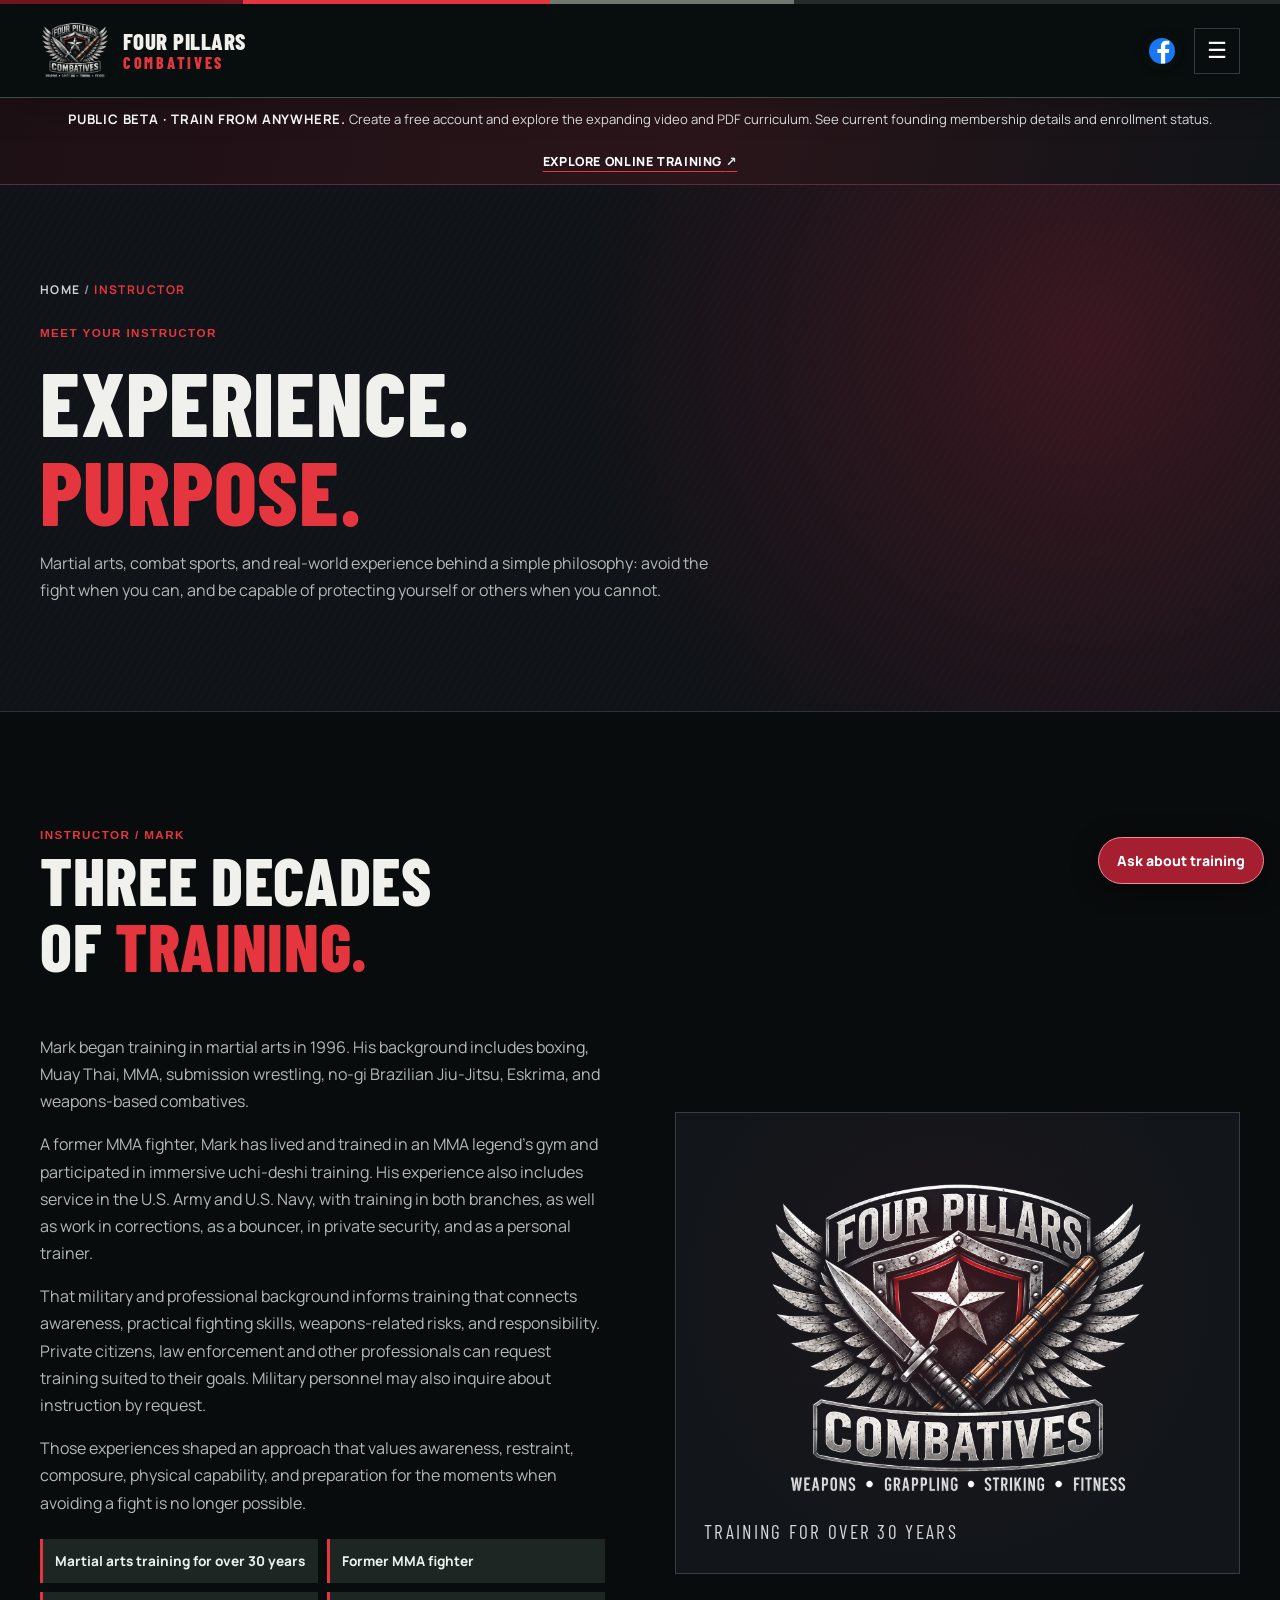
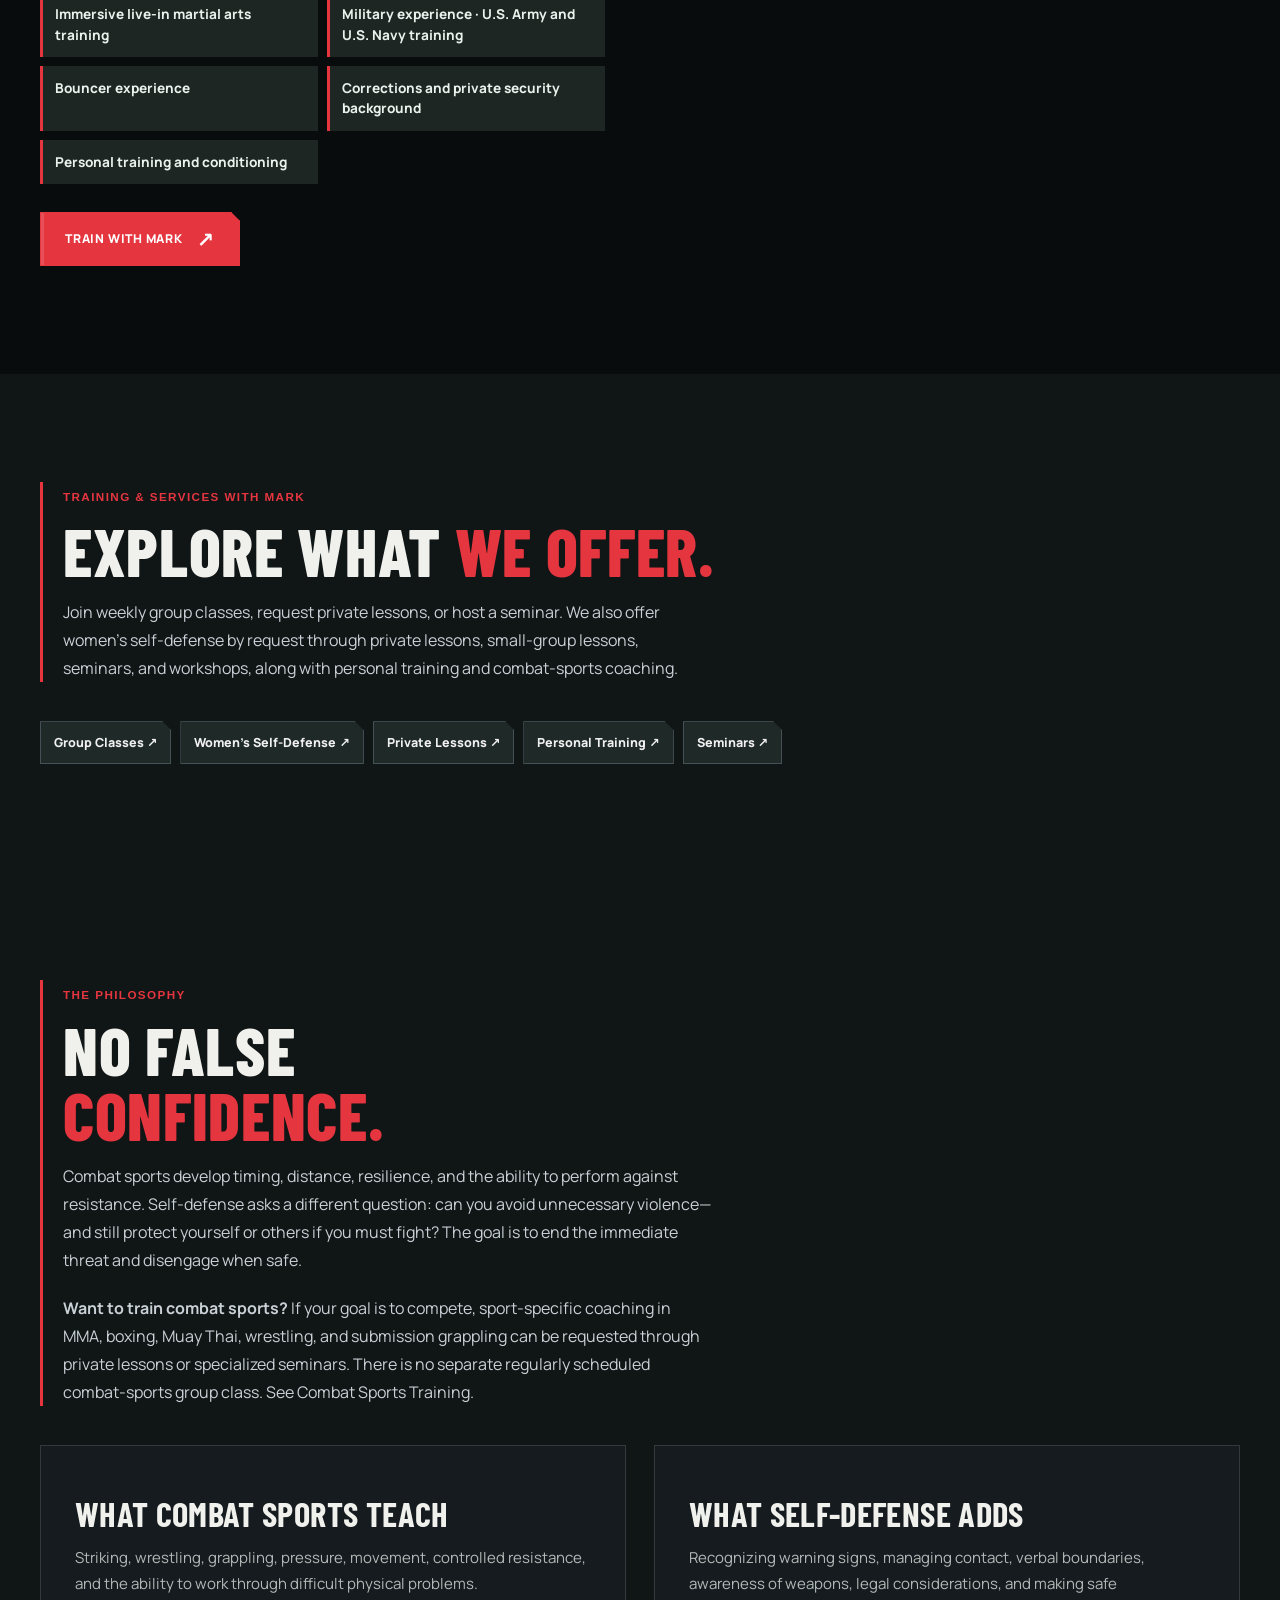
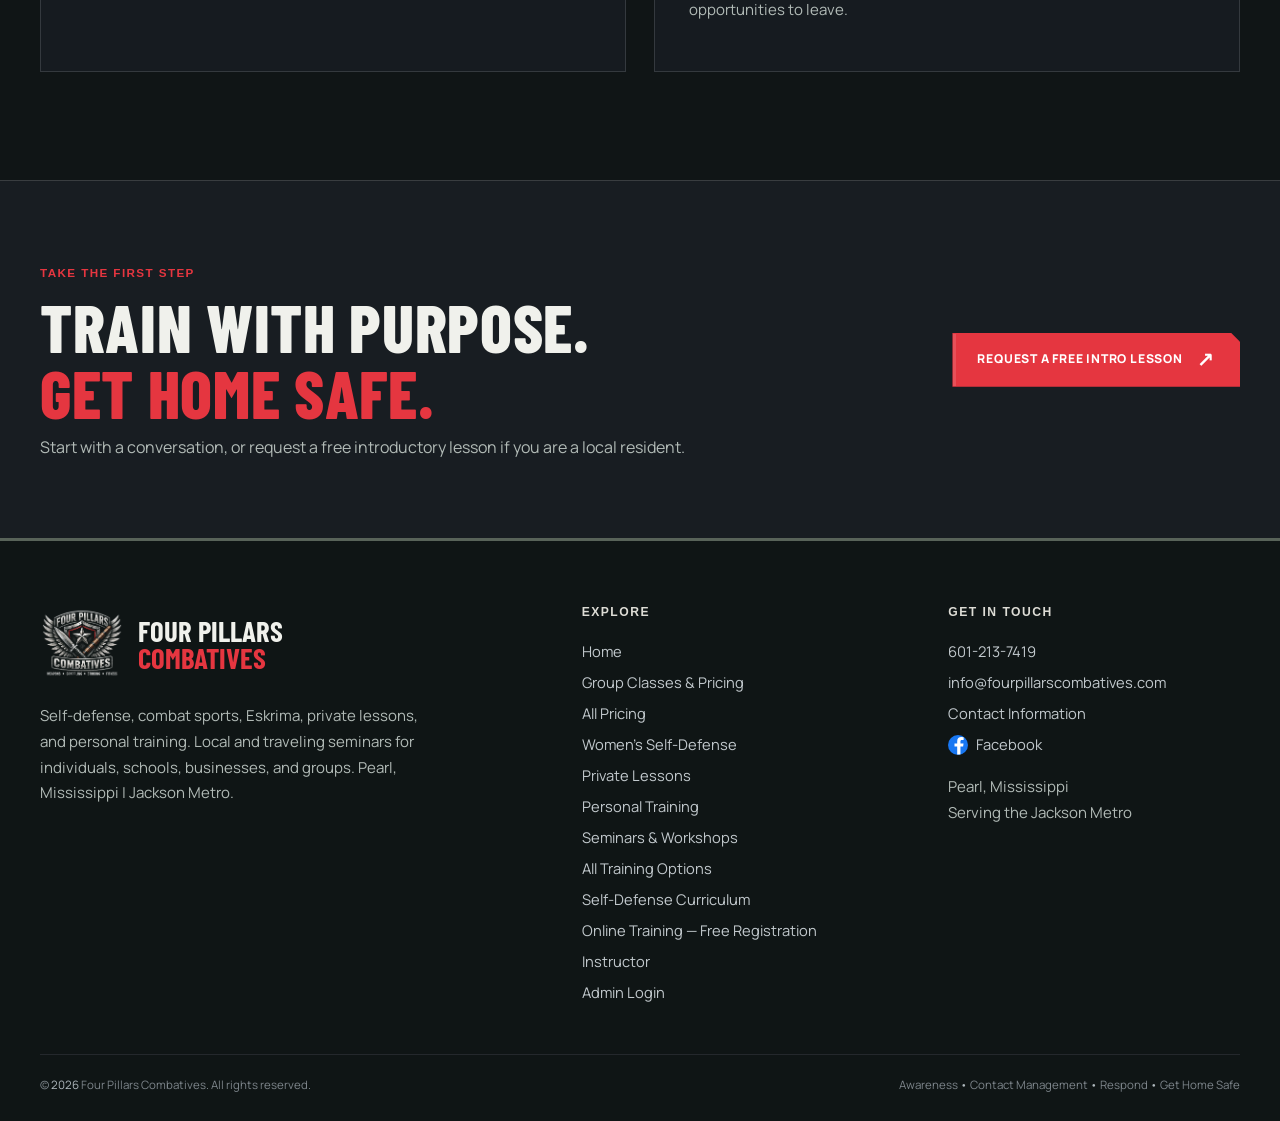
==== commit 94fe21bd: "Say military training, not basic training, in instructor copy" ====
--- a/about.html
+++ b/about.html
@@ -1,3 +1,3 @@
 <!DOCTYPE html>
 
-<html lang="en"><head><meta charset="utf-8"/><meta content="width=device-width,initial-scale=1" name="viewport"/><meta content="#090c10" name="theme-color"/><meta content="Meet Mark, a certified personal trainer who has trained in martial arts since 1996, with experience in MMA, Eskrima, wrestling and self-defense." name="description"/><title>About the Instructor | Four Pillars Combatives | Pearl</title><link href="https://fourpillarscombatives.com/about" rel="canonical"/><link href="/assets/fpc-logo-small.webp?v=20261109-logo" rel="icon" type="image/webp"/><meta content="website" property="og:type"/><meta content="About the Instructor | Four Pillars Combatives | Pearl" property="og:title"/><meta content="Meet Mark, a certified personal trainer who has trained in martial arts since 1996, with experience in MMA, Eskrima, wrestling and self-defense." property="og:description"/><meta content="https://fourpillarscombatives.com/assets/fpc-logo.webp" property="og:image"/><meta content="https://fourpillarscombatives.com/about" property="og:url"/><link href="assets/styles.css?v=20261110-clear-training-choices" rel="stylesheet"/><link href="assets/facebook-header.css" rel="stylesheet"/><link href="/assets/marketing.css" rel="stylesheet"/><link href="/assets/tactical.css?v=20261110-clear-training-choices" rel="stylesheet"/><link href="/assets/site-refresh.css?v=20261122-trust" rel="stylesheet"/></head><body><a class="skip-link" href="#main">Skip to main content</a><div class="topline"></div><header class="site-header"><div class="shell header-inner"><a aria-label="Four Pillars Combatives home" class="brand" href="/"><img alt="" class="brand-emblem" height="70" src="assets/fpc-logo-small.webp" width="70"/><span class="brand-label">Four Pillars<small>Combatives</small></span></a><button aria-controls="navigation" aria-expanded="false" aria-label="Open menu" class="menu-toggle" type="button">☰</button><nav aria-label="Main navigation" class="nav-links" id="navigation"><a href="/">Home</a><details class="nav-dropdown"><summary>Training<span aria-hidden="true" class="dropdown-chevron"></span></summary><div class="nav-dropdown-menu"><a href="/lessons">Group Classes</a><a href="/pricing">All Pricing</a><a href="/womens-self-defense">Women's Self-Defense</a><a href="/private-lessons">Private Lessons</a><a href="/pricing#live-video">Live Video Lessons</a><a href="/personal-training">Personal Training</a><a href="/private-lessons#combat-sports">Combat Sports</a><a href="/programs">All Training Options</a></div></details><a href="/training">Curriculum</a><a href="/seminars">Seminars</a><a class="nav-online" href="/online-training/">Online Training</a><a aria-current="page" href="/about">About</a><a href="/contact">Contact</a><a class="nav-cta" href="/contact#inquire">Get Started</a></nav><a aria-label="Visit Four Pillars Combatives on Facebook (opens in a new tab)" class="facebook-header-link" href="https://www.facebook.com/FourPillarsCombatives/" rel="noopener noreferrer" target="_blank"><img alt="" height="26" src="/assets/facebook.svg" style="width:26px;height:26px;display:block" width="26"/></a></div></header><div class="online-site-ribbon"><div class="shell"><span><strong>PUBLIC BETA · TRAIN FROM ANYWHERE.</strong> Create a free account and explore the expanding video and PDF curriculum. See current founding membership details and enrollment status.</span><a href="/online-training/">Explore Online Training <span aria-hidden="true">↗</span></a></div></div><main id="main"><section class="page-hero grain"><div class="shell"><div class="breadcrumb"><a href="/">Home</a> / <b>Instructor</b></div><div class="eyebrow">Meet your instructor</div><h1>EXPERIENCE.<br/><span class="red">PURPOSE.</span></h1><p>Martial arts, combat sports, and real-world experience behind a simple philosophy: avoid the fight when you can, and be capable of protecting yourself or others when you cannot.</p></div></section><section class="section"><div class="shell split"><div><span class="eyebrow">Instructor / Mark</span><h2>THREE DECADES<br/>OF <span class="red">TRAINING.</span></h2><p>Mark began training in martial arts in 1996. His background includes boxing, Muay Thai, MMA, submission wrestling, no-gi Brazilian Jiu-Jitsu, Eskrima, and weapons-based combatives.</p><p>A former MMA fighter, Mark has lived and trained in an MMA legend’s gym and participated in immersive uchi-deshi training. His experience also includes service in the U.S. Army and U.S. Navy, completing basic training in both branches, as well as work in corrections, as a bouncer, in private security, and as a personal trainer.</p><p>That military and professional background informs training that connects awareness, practical fighting skills, weapons-related risks, and responsibility. Private citizens, law enforcement and other professionals can request training suited to their goals. Military personnel may also inquire about instruction by request.</p><p>Those experiences shaped an approach that values awareness, restraint, composure, physical capability, and preparation for the moments when avoiding a fight is no longer possible.</p><ul class="about-credentials" aria-label="Instructor background highlights"><li>Martial arts training for over 30 years</li><li>Former MMA fighter</li><li>Immersive live-in martial arts training</li><li>Military experience · U.S. Army and U.S. Navy basic training</li><li>Bouncer experience</li><li>Corrections and private security background</li><li>Personal training and conditioning</li></ul><a class="btn" href="/contact?service=Free+Intro+Lesson#inquire">Train with Mark <span class="arrow">↗</span></a></div><div class="details-graphic"><img alt="Four Pillars Combatives emblem" loading="lazy" src="assets/fpc-logo.webp"/><div class="details-graphic-label">Training for over 30 years</div></div></div></section><section class="section shade-section"><div class="shell"><div class="section-head"><span class="eyebrow">Training &amp; services with Mark</span><h2>EXPLORE WHAT <span class="red">WE OFFER.</span></h2><p>Join weekly group classes, request private lessons, or host a seminar. We also offer women’s self-defense by request through private lessons, small-group lessons, seminars, and workshops, along with personal training and combat-sports coaching.</p></div><div class="growth-quicklinks"><a href="/lessons">Group Classes ↗</a><a href="/womens-self-defense">Women’s Self-Defense ↗</a><a href="/private-lessons">Private Lessons ↗</a><a href="/personal-training">Personal Training ↗</a><a href="/seminars">Seminars ↗</a></div></div></section><section class="section shade-section"><div class="shell"><div class="section-head"><span class="eyebrow">The philosophy</span><h2>NO FALSE<br/><span class="red">CONFIDENCE.</span></h2><p>Combat sports develop timing, distance, resilience, and the ability to perform against resistance. Self-defense asks a different question: can you avoid unnecessary violence—and still protect yourself or others if you must fight? The goal is to end the immediate threat and disengage when safe.</p><p class="growth-subnote"><strong>Want to train combat sports?</strong> If your goal is to compete, sport-specific coaching in MMA, boxing, Muay Thai, wrestling, and submission grappling can be requested through private lessons or specialized seminars. There is no separate regularly scheduled combat-sports group class. <a href="/private-lessons#combat-sports">See Combat Sports Training</a>.</p></div><div class="two-grid"><div class="feature"><h3>WHAT COMBAT SPORTS TEACH</h3><p>Striking, wrestling, grappling, pressure, movement, controlled resistance, and the ability to work through difficult physical problems.</p></div><div class="feature"><h3>WHAT SELF-DEFENSE ADDS</h3><p>Recognizing warning signs, managing contact, verbal boundaries, awareness of weapons, legal considerations, and making safe opportunities to leave.</p></div></div></div></section></main><section class="cta"><div class="shell cta-inner"><div><span class="eyebrow">Take the first step</span><h2>TRAIN WITH PURPOSE.<br/><span class="red">GET HOME SAFE.</span></h2><p>Start with a conversation, or request a free introductory lesson if you are a local resident.</p></div><a class="btn" href="/contact?service=Free+Intro+Lesson#inquire">Request a free intro lesson <span aria-hidden="true" class="arrow">↗</span></a></div></section><footer class="site-footer"><div class="shell"><div class="footer-columns"><div><a class="footer-brand" href="/"><img alt="Four Pillars Combatives emblem" loading="lazy" src="assets/fpc-logo-small.webp"/><strong>Four Pillars<br/><em>Combatives</em></strong></a><p>Self-defense, combat sports, Eskrima, private lessons, and personal training. Local and traveling seminars for individuals, schools, businesses, and groups. Pearl, Mississippi | Jackson Metro.</p></div><div><div class="footer-title">Explore</div><div class="footer-links"><a href="/">Home</a><a href="/lessons">Group Classes &amp; Pricing</a><a href="/pricing">All Pricing</a><a href="/womens-self-defense">Women's Self-Defense</a><a href="/private-lessons">Private Lessons</a><a href="/personal-training">Personal Training</a><a href="/seminars">Seminars &amp; Workshops</a><a href="/programs">All Training Options</a><a href="/training">Self-Defense Curriculum</a><a href="/online-training/">Online Training — Free Registration</a><a href="/about">Instructor</a></div></div><div><div class="footer-title">Get in touch</div><div class="footer-links"><a href="tel:6012137419">601-213-7419</a><a href="mailto:info@fourpillarscombatives.com">info@fourpillarscombatives.com</a><a href="/contact">Contact Information</a><a aria-label="Visit Four Pillars Combatives on Facebook (opens in a new tab)" href="https://www.facebook.com/FourPillarsCombatives/" target="_blank" rel="noopener noreferrer" style="display:flex;align-items:center;gap:8px"><img src="/assets/facebook.svg" alt="" width="20" height="20" loading="lazy" style="width:20px;height:20px;display:block"/>Facebook</a></div><p>Pearl, Mississippi<br/>Serving the Jackson Metro</p></div></div><div class="footer-bottom"><div>© <span id="year">2026</span> Four Pillars Combatives. All rights reserved.</div><div>Awareness<span> • </span>Contact Management<span> • </span>Respond<span> • </span>Get Home Safe</div></div></div></footer><script defer="" src="assets/site.js?v=20261109-ux-audit"></script><script>document.getElementById('year').textContent=new Date().getFullYear()</script><script async="" src="https://cdn.ywxi.net/js/1.js" type="text/javascript"></script></body></html>+<html lang="en"><head><meta charset="utf-8"/><meta content="width=device-width,initial-scale=1" name="viewport"/><meta content="#090c10" name="theme-color"/><meta content="Meet Mark, a certified personal trainer who has trained in martial arts since 1996, with experience in MMA, Eskrima, wrestling and self-defense." name="description"/><title>About the Instructor | Four Pillars Combatives | Pearl</title><link href="https://fourpillarscombatives.com/about" rel="canonical"/><link href="/assets/fpc-logo-small.webp?v=20261109-logo" rel="icon" type="image/webp"/><meta content="website" property="og:type"/><meta content="About the Instructor | Four Pillars Combatives | Pearl" property="og:title"/><meta content="Meet Mark, a certified personal trainer who has trained in martial arts since 1996, with experience in MMA, Eskrima, wrestling and self-defense." property="og:description"/><meta content="https://fourpillarscombatives.com/assets/fpc-logo.webp" property="og:image"/><meta content="https://fourpillarscombatives.com/about" property="og:url"/><link href="assets/styles.css?v=20261110-clear-training-choices" rel="stylesheet"/><link href="assets/facebook-header.css" rel="stylesheet"/><link href="/assets/marketing.css" rel="stylesheet"/><link href="/assets/tactical.css?v=20261110-clear-training-choices" rel="stylesheet"/><link href="/assets/site-refresh.css?v=20261122-trust" rel="stylesheet"/></head><body><a class="skip-link" href="#main">Skip to main content</a><div class="topline"></div><header class="site-header"><div class="shell header-inner"><a aria-label="Four Pillars Combatives home" class="brand" href="/"><img alt="" class="brand-emblem" height="70" src="assets/fpc-logo-small.webp" width="70"/><span class="brand-label">Four Pillars<small>Combatives</small></span></a><button aria-controls="navigation" aria-expanded="false" aria-label="Open menu" class="menu-toggle" type="button">☰</button><nav aria-label="Main navigation" class="nav-links" id="navigation"><a href="/">Home</a><details class="nav-dropdown"><summary>Training<span aria-hidden="true" class="dropdown-chevron"></span></summary><div class="nav-dropdown-menu"><a href="/lessons">Group Classes</a><a href="/pricing">All Pricing</a><a href="/womens-self-defense">Women's Self-Defense</a><a href="/private-lessons">Private Lessons</a><a href="/pricing#live-video">Live Video Lessons</a><a href="/personal-training">Personal Training</a><a href="/private-lessons#combat-sports">Combat Sports</a><a href="/programs">All Training Options</a></div></details><a href="/training">Curriculum</a><a href="/seminars">Seminars</a><a class="nav-online" href="/online-training/">Online Training</a><a aria-current="page" href="/about">About</a><a href="/contact">Contact</a><a class="nav-cta" href="/contact#inquire">Get Started</a></nav><a aria-label="Visit Four Pillars Combatives on Facebook (opens in a new tab)" class="facebook-header-link" href="https://www.facebook.com/FourPillarsCombatives/" rel="noopener noreferrer" target="_blank"><img alt="" height="26" src="/assets/facebook.svg" style="width:26px;height:26px;display:block" width="26"/></a></div></header><div class="online-site-ribbon"><div class="shell"><span><strong>PUBLIC BETA · TRAIN FROM ANYWHERE.</strong> Create a free account and explore the expanding video and PDF curriculum. See current founding membership details and enrollment status.</span><a href="/online-training/">Explore Online Training <span aria-hidden="true">↗</span></a></div></div><main id="main"><section class="page-hero grain"><div class="shell"><div class="breadcrumb"><a href="/">Home</a> / <b>Instructor</b></div><div class="eyebrow">Meet your instructor</div><h1>EXPERIENCE.<br/><span class="red">PURPOSE.</span></h1><p>Martial arts, combat sports, and real-world experience behind a simple philosophy: avoid the fight when you can, and be capable of protecting yourself or others when you cannot.</p></div></section><section class="section"><div class="shell split"><div><span class="eyebrow">Instructor / Mark</span><h2>THREE DECADES<br/>OF <span class="red">TRAINING.</span></h2><p>Mark began training in martial arts in 1996. His background includes boxing, Muay Thai, MMA, submission wrestling, no-gi Brazilian Jiu-Jitsu, Eskrima, and weapons-based combatives.</p><p>A former MMA fighter, Mark has lived and trained in an MMA legend’s gym and participated in immersive uchi-deshi training. His experience also includes service in the U.S. Army and U.S. Navy, with training in both branches, as well as work in corrections, as a bouncer, in private security, and as a personal trainer.</p><p>That military and professional background informs training that connects awareness, practical fighting skills, weapons-related risks, and responsibility. Private citizens, law enforcement and other professionals can request training suited to their goals. Military personnel may also inquire about instruction by request.</p><p>Those experiences shaped an approach that values awareness, restraint, composure, physical capability, and preparation for the moments when avoiding a fight is no longer possible.</p><ul class="about-credentials" aria-label="Instructor background highlights"><li>Martial arts training for over 30 years</li><li>Former MMA fighter</li><li>Immersive live-in martial arts training</li><li>Military experience · U.S. Army and U.S. Navy training</li><li>Bouncer experience</li><li>Corrections and private security background</li><li>Personal training and conditioning</li></ul><a class="btn" href="/contact?service=Free+Intro+Lesson#inquire">Train with Mark <span class="arrow">↗</span></a></div><div class="details-graphic"><img alt="Four Pillars Combatives emblem" loading="lazy" src="assets/fpc-logo.webp"/><div class="details-graphic-label">Training for over 30 years</div></div></div></section><section class="section shade-section"><div class="shell"><div class="section-head"><span class="eyebrow">Training &amp; services with Mark</span><h2>EXPLORE WHAT <span class="red">WE OFFER.</span></h2><p>Join weekly group classes, request private lessons, or host a seminar. We also offer women’s self-defense by request through private lessons, small-group lessons, seminars, and workshops, along with personal training and combat-sports coaching.</p></div><div class="growth-quicklinks"><a href="/lessons">Group Classes ↗</a><a href="/womens-self-defense">Women’s Self-Defense ↗</a><a href="/private-lessons">Private Lessons ↗</a><a href="/personal-training">Personal Training ↗</a><a href="/seminars">Seminars ↗</a></div></div></section><section class="section shade-section"><div class="shell"><div class="section-head"><span class="eyebrow">The philosophy</span><h2>NO FALSE<br/><span class="red">CONFIDENCE.</span></h2><p>Combat sports develop timing, distance, resilience, and the ability to perform against resistance. Self-defense asks a different question: can you avoid unnecessary violence—and still protect yourself or others if you must fight? The goal is to end the immediate threat and disengage when safe.</p><p class="growth-subnote"><strong>Want to train combat sports?</strong> If your goal is to compete, sport-specific coaching in MMA, boxing, Muay Thai, wrestling, and submission grappling can be requested through private lessons or specialized seminars. There is no separate regularly scheduled combat-sports group class. <a href="/private-lessons#combat-sports">See Combat Sports Training</a>.</p></div><div class="two-grid"><div class="feature"><h3>WHAT COMBAT SPORTS TEACH</h3><p>Striking, wrestling, grappling, pressure, movement, controlled resistance, and the ability to work through difficult physical problems.</p></div><div class="feature"><h3>WHAT SELF-DEFENSE ADDS</h3><p>Recognizing warning signs, managing contact, verbal boundaries, awareness of weapons, legal considerations, and making safe opportunities to leave.</p></div></div></div></section></main><section class="cta"><div class="shell cta-inner"><div><span class="eyebrow">Take the first step</span><h2>TRAIN WITH PURPOSE.<br/><span class="red">GET HOME SAFE.</span></h2><p>Start with a conversation, or request a free introductory lesson if you are a local resident.</p></div><a class="btn" href="/contact?service=Free+Intro+Lesson#inquire">Request a free intro lesson <span aria-hidden="true" class="arrow">↗</span></a></div></section><footer class="site-footer"><div class="shell"><div class="footer-columns"><div><a class="footer-brand" href="/"><img alt="Four Pillars Combatives emblem" loading="lazy" src="assets/fpc-logo-small.webp"/><strong>Four Pillars<br/><em>Combatives</em></strong></a><p>Self-defense, combat sports, Eskrima, private lessons, and personal training. Local and traveling seminars for individuals, schools, businesses, and groups. Pearl, Mississippi | Jackson Metro.</p></div><div><div class="footer-title">Explore</div><div class="footer-links"><a href="/">Home</a><a href="/lessons">Group Classes &amp; Pricing</a><a href="/pricing">All Pricing</a><a href="/womens-self-defense">Women's Self-Defense</a><a href="/private-lessons">Private Lessons</a><a href="/personal-training">Personal Training</a><a href="/seminars">Seminars &amp; Workshops</a><a href="/programs">All Training Options</a><a href="/training">Self-Defense Curriculum</a><a href="/online-training/">Online Training — Free Registration</a><a href="/about">Instructor</a></div></div><div><div class="footer-title">Get in touch</div><div class="footer-links"><a href="tel:6012137419">601-213-7419</a><a href="mailto:info@fourpillarscombatives.com">info@fourpillarscombatives.com</a><a href="/contact">Contact Information</a><a aria-label="Visit Four Pillars Combatives on Facebook (opens in a new tab)" href="https://www.facebook.com/FourPillarsCombatives/" target="_blank" rel="noopener noreferrer" style="display:flex;align-items:center;gap:8px"><img src="/assets/facebook.svg" alt="" width="20" height="20" loading="lazy" style="width:20px;height:20px;display:block"/>Facebook</a></div><p>Pearl, Mississippi<br/>Serving the Jackson Metro</p></div></div><div class="footer-bottom"><div>© <span id="year">2026</span> Four Pillars Combatives. All rights reserved.</div><div>Awareness<span> • </span>Contact Management<span> • </span>Respond<span> • </span>Get Home Safe</div></div></div></footer><script defer="" src="assets/site.js?v=20261109-ux-audit"></script><script>document.getElementById('year').textContent=new Date().getFullYear()</script><script async="" src="https://cdn.ywxi.net/js/1.js" type="text/javascript"></script></body></html>
